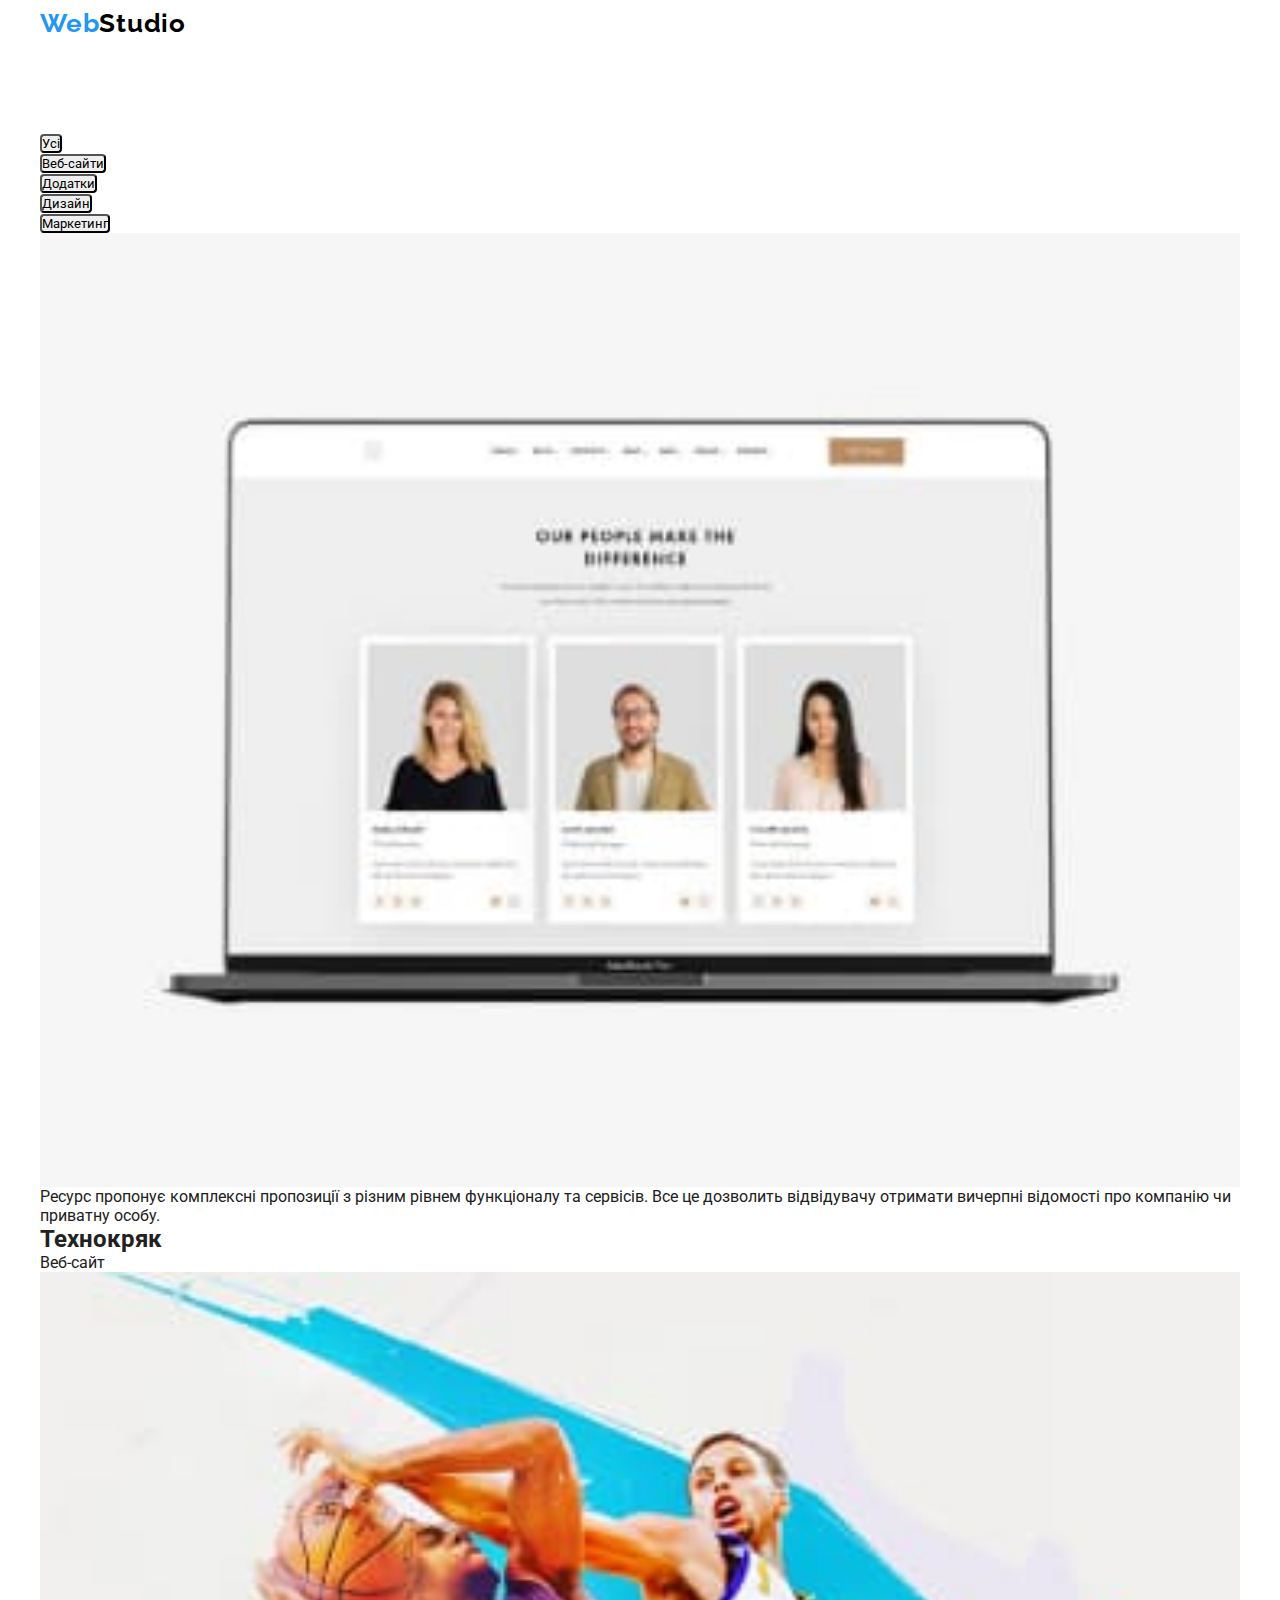
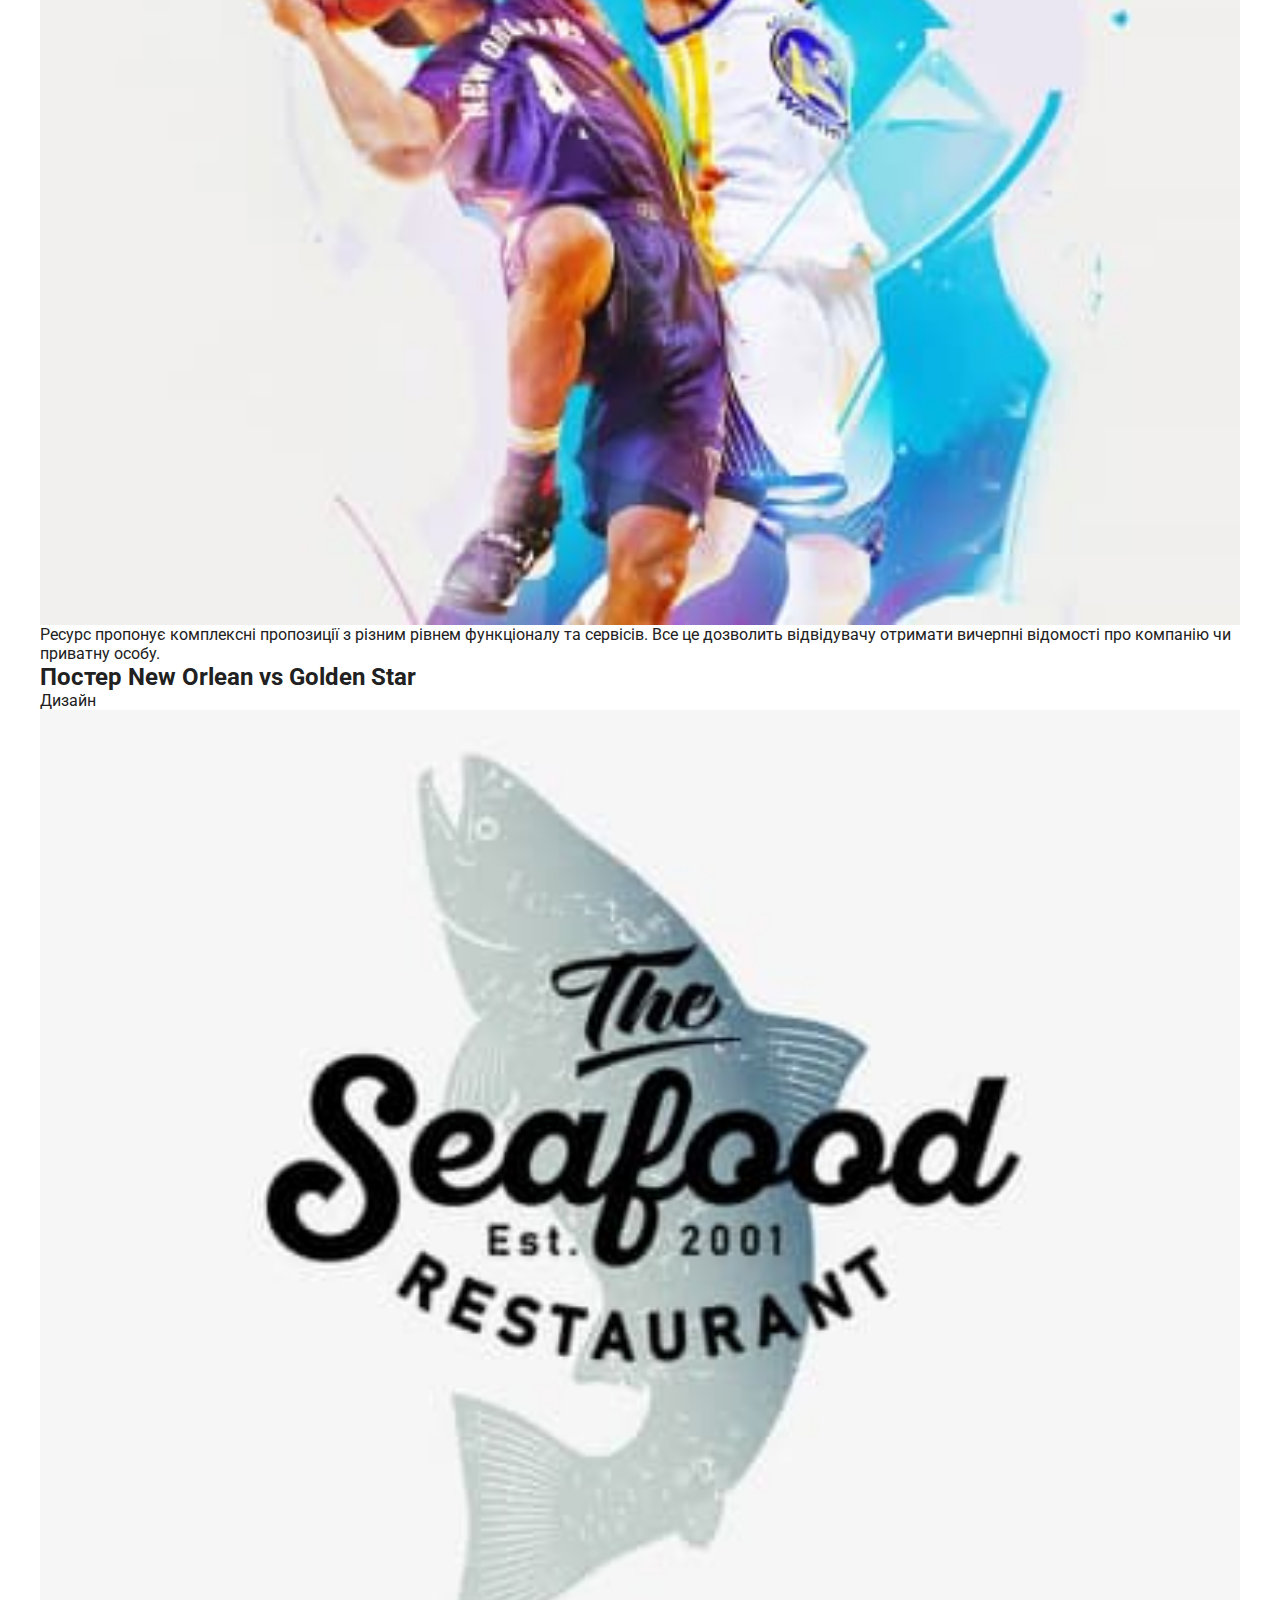
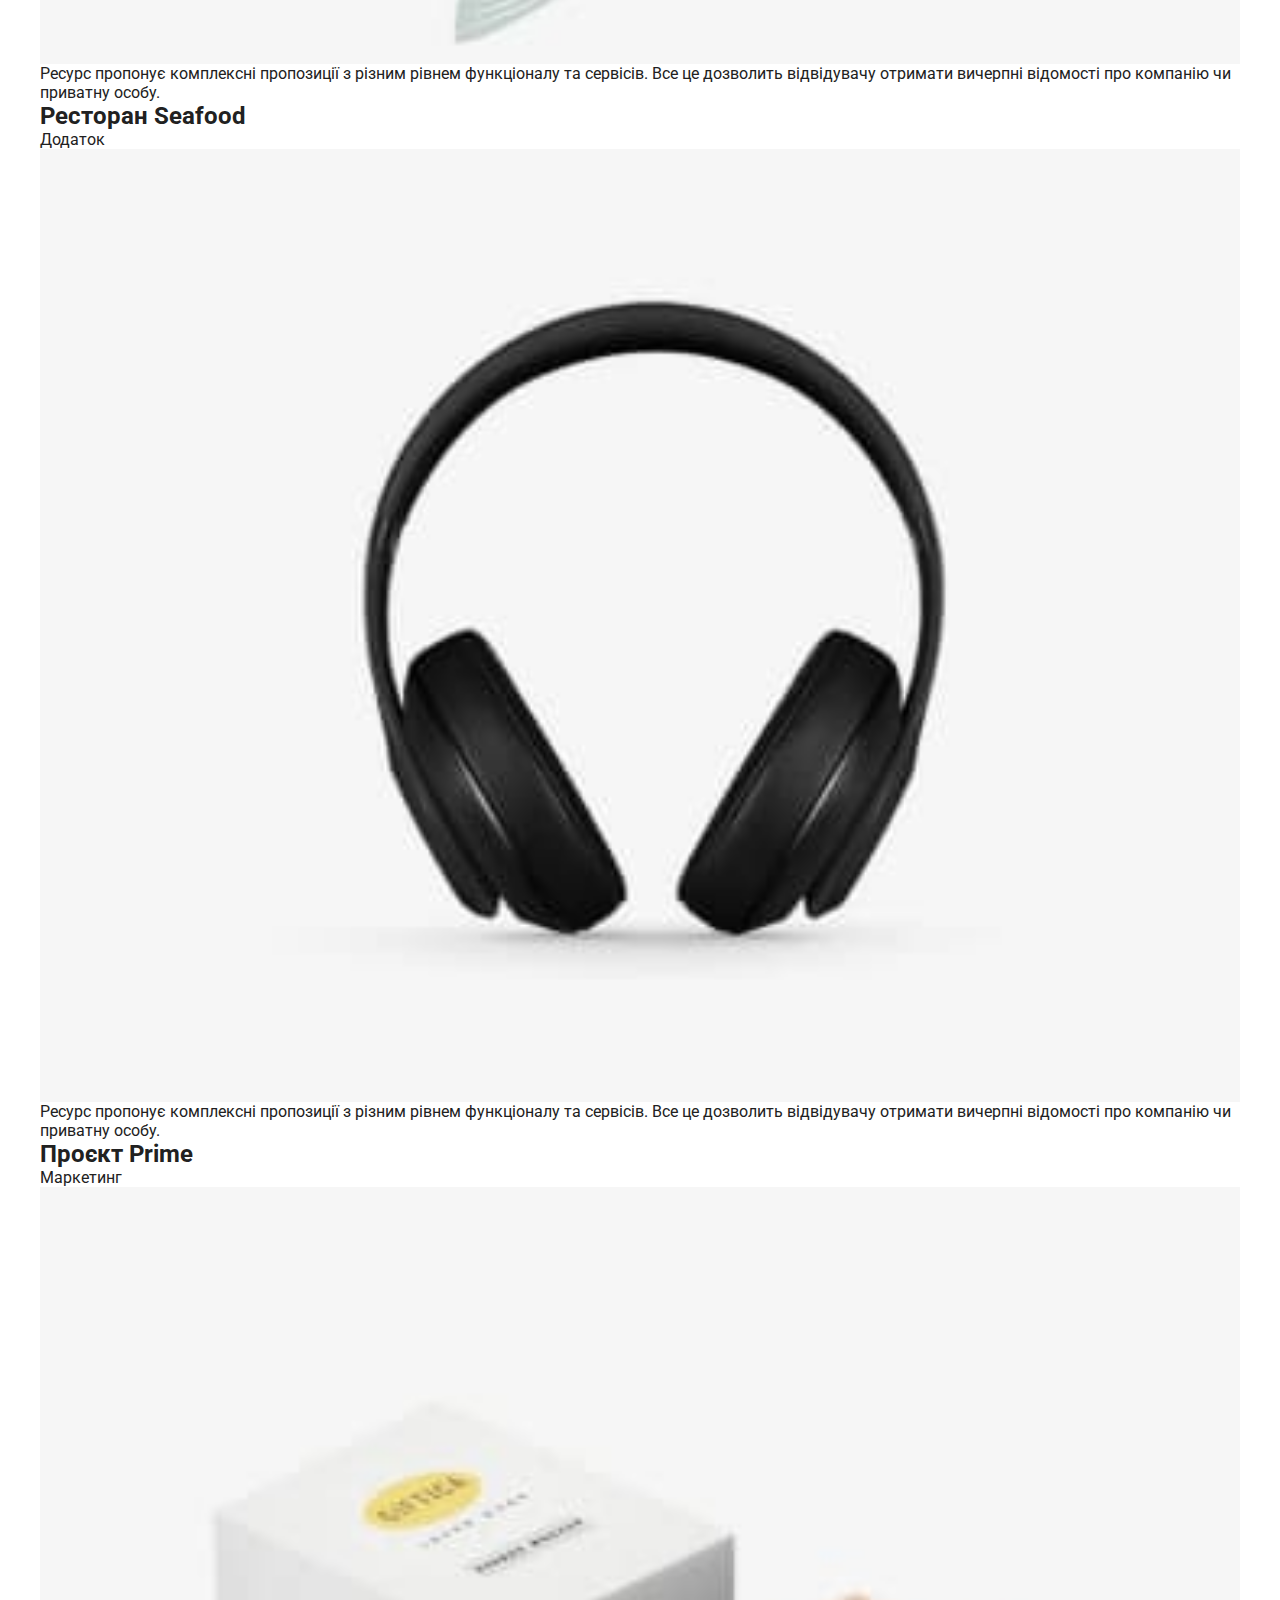
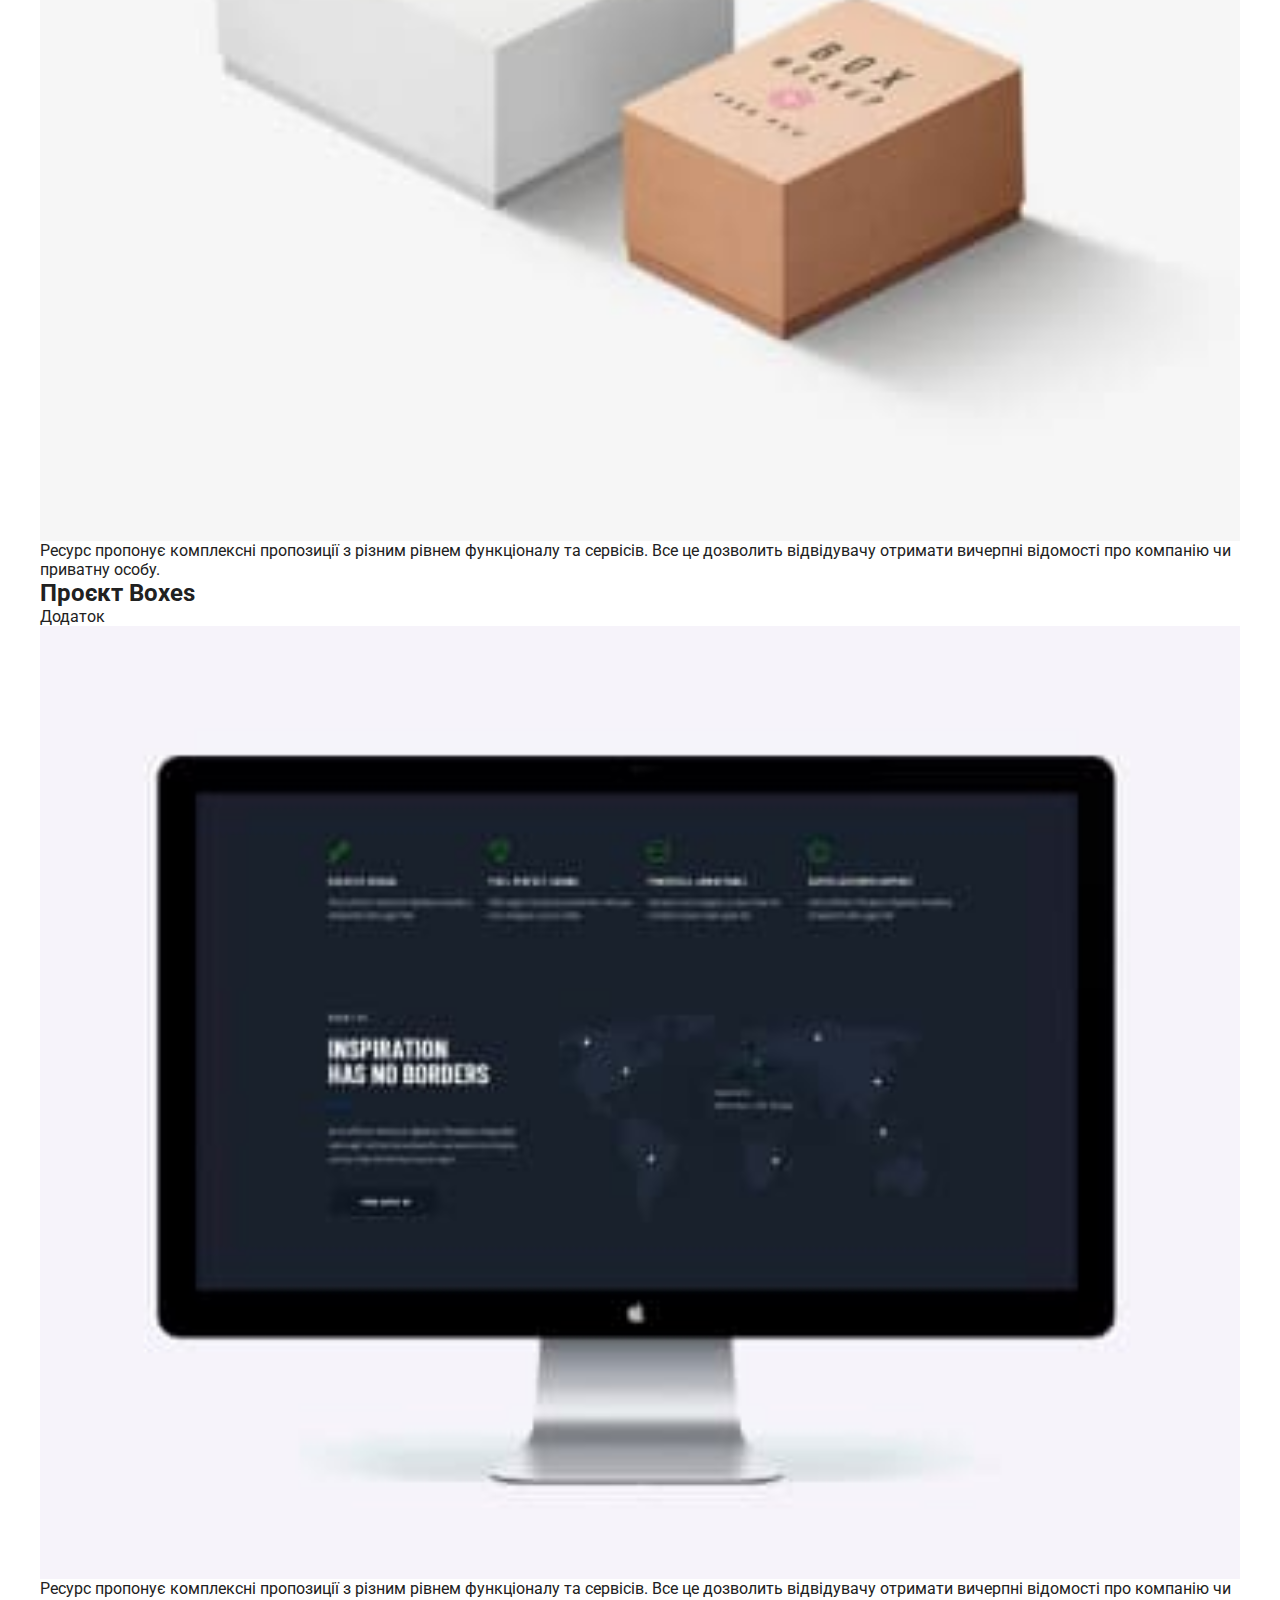
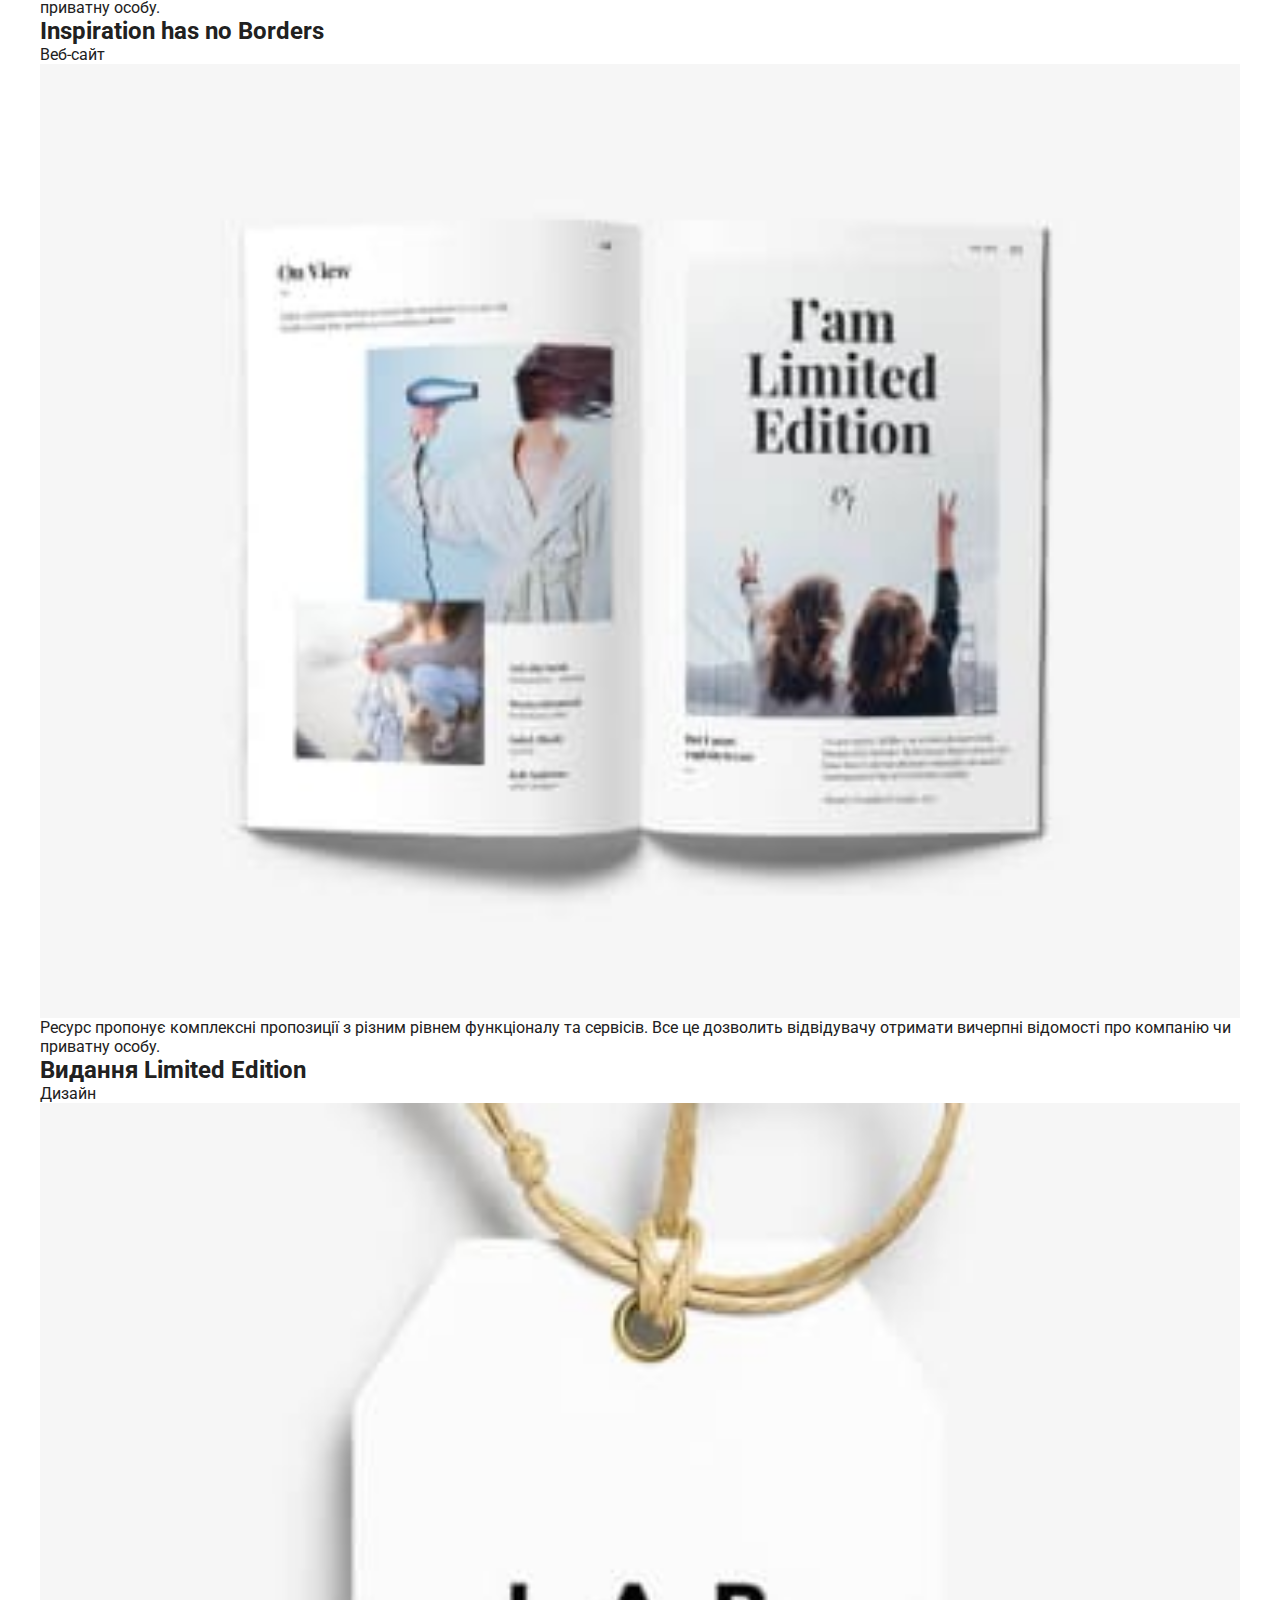
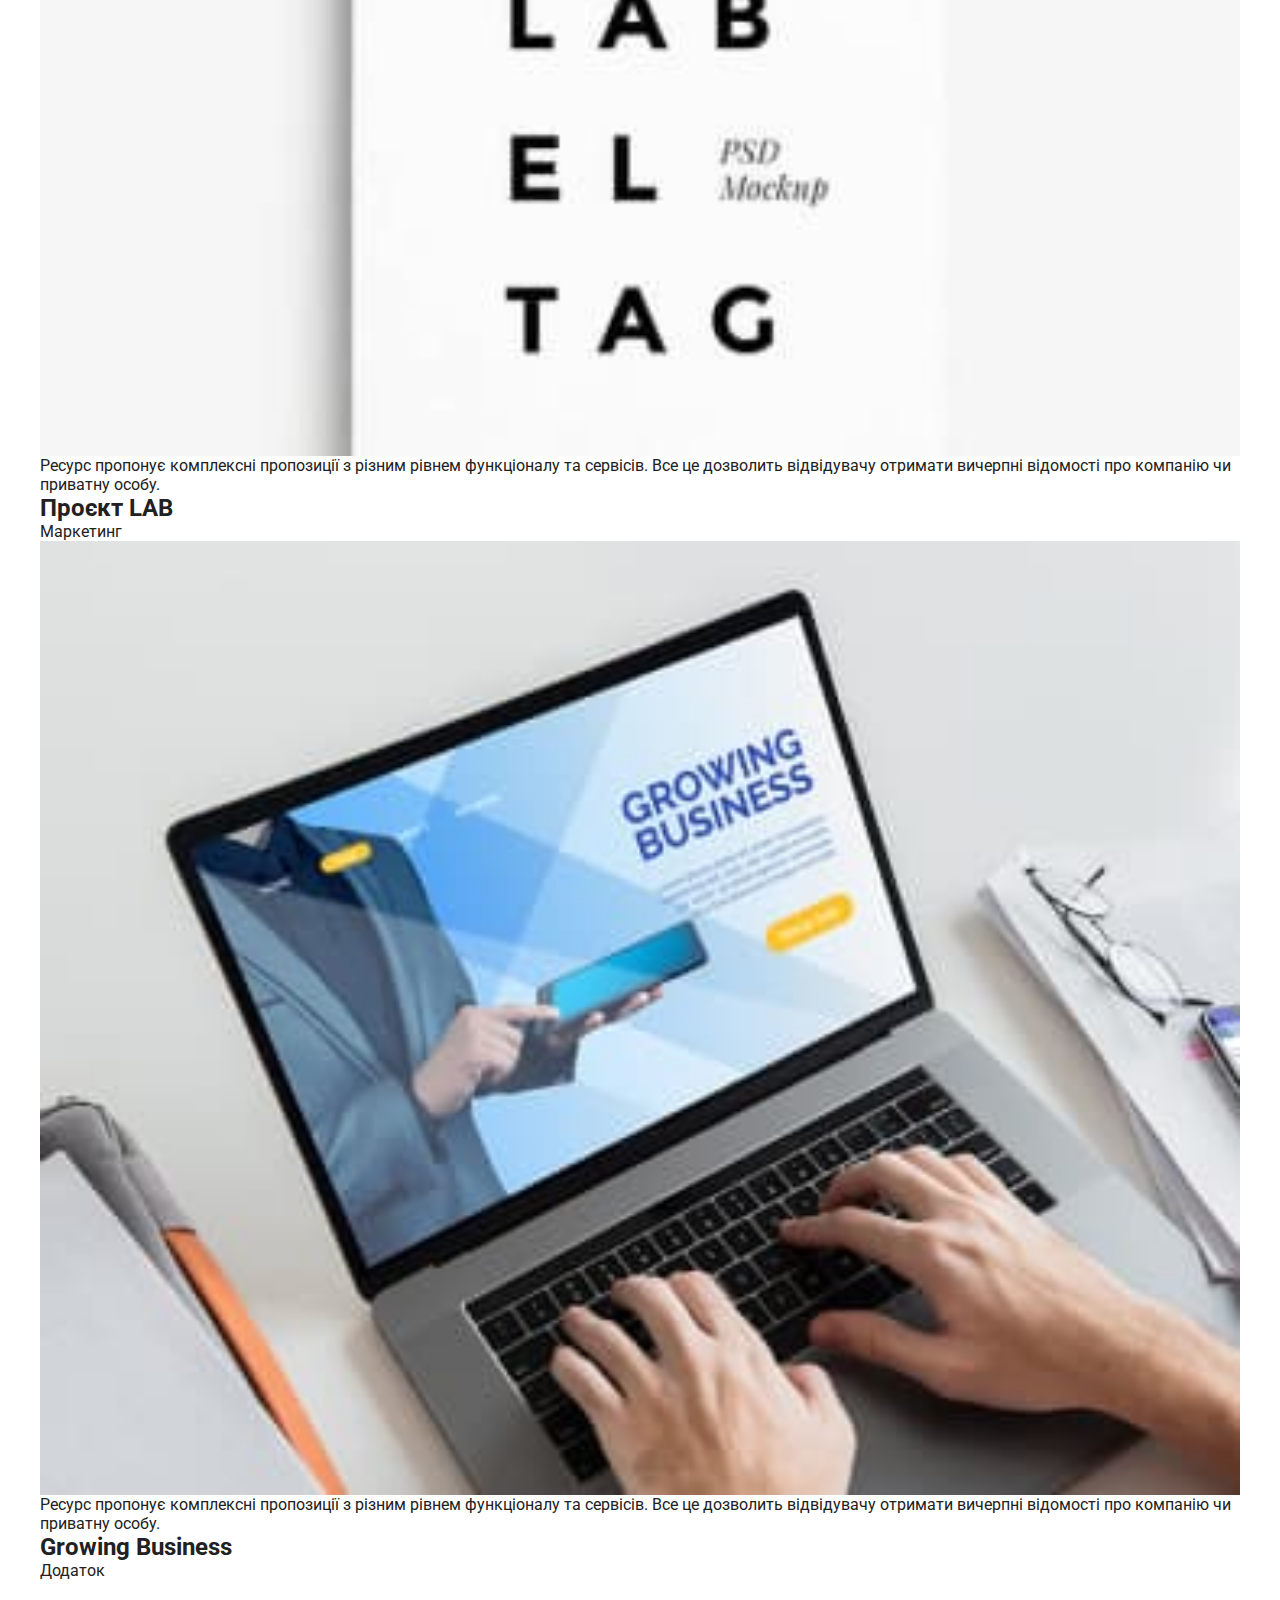
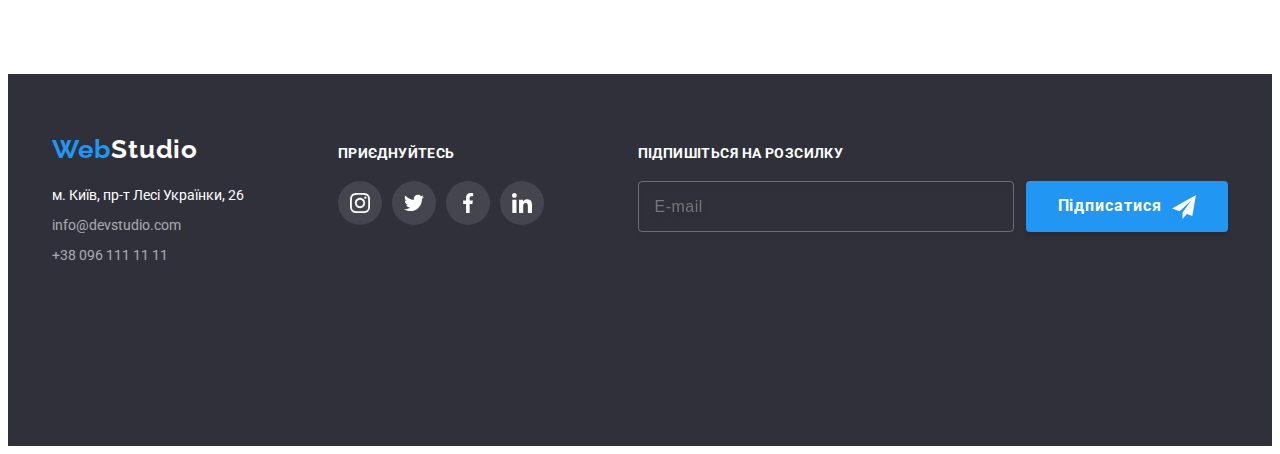
==== portfolio.html @ efea2e48 "main sections of index.html adopted" ====
<!DOCTYPE html>
<html lang="uk">
	<head>
		<meta charset="UTF-8" />
		<meta http-equiv="X-UA-Compatible" content="IE=edge" />
		<meta name="viewport" content="width=device-width, initial-scale=1.0" />
		<link rel="preconnect" href="https://fonts.googleapis.com" />
		<link rel="preconnect" href="https://fonts.gstatic.com" crossorigin />
		<link href="https://fonts.googleapis.com/css2?family=Raleway:wght@700&family=Roboto:wght@400;500;700;900&display=swap" rel="stylesheet" />
		<link
			rel="stylesheet"
			href="https://cdnjs.cloudflare.com/ajax/libs/modern-normalize/1.1.0/modern-normalize.min.css"
			integrity="sha512-wpPYUAdjBVSE4KJnH1VR1HeZfpl1ub8YT/NKx4PuQ5NmX2tKuGu6U/JRp5y+Y8XG2tV+wKQpNHVUX03MfMFn9Q=="
			crossorigin="anonymous"
			referrerpolicy="no-referrer" />
		<link rel="stylesheet" href="./css/portfolio.min.css">
		<title>Document</title>
		<link rel="shortcut icon" href="./images/icons.svg#logo-min" type="image/x-icon">
	</head>
	<body>
		<!-- C: HEADER -->
		<header class="header">
			<div class="container header__container">
				<nav class="nav">
					<a href="./index.html" class="logo nav__logo"> <span class="logo__accent">Web</span>Studio </a>
					<ul class="nav__list">
						<li class="nav__item">
							<a href="./index.html" class="nav__link">Студія</a>
						</li>
						<li class="nav__item">
							<a href="./portfolio.html" class="nav__link nav__link--active">Портфоліо</a>
						</li>
						<li class="nav__item"><a href="" class="nav__link">Контакти</a></li>
					</ul>
				</nav>
				<ul class="contacts">
					<li class="contacts__item">
						<a href="mailto:info@devstudio.com" class="contacts__link">
							<svg class="contacts__icon contacts__icon--left" width="16" height="12">
								<use href="./images/icons.svg#email"></use>
							</svg>
							info@devstudio.com
						</a>
					</li>
					<li class="contacts__item">
						<a href="tel:+380961111111" class="contacts__link">
							<svg class="contacts__icon contacts__icon--left" width="10" height="16">
								<use href="./images/icons.svg#mobile"></use>
							</svg>
							+38 096 111 11 11
						</a>
					</li>
				</ul>
			</div>
		</header>
		<main>
			<!-- C: MAIN -->
			<section class="section">
				<div class="container">
					<h1 class="visually-hidden">Галерея наших робіт</h1>
					<ul class="filters">
						<li>
							<button type="button" class="filters__btn filters__btn--active">Усі</button>
						</li>
						<li>
							<button type="button" class="filters__btn">Веб-сайти</button>
						</li>
						<li>
							<button type="button" class="filters__btn">Додатки</button>
						</li>
						<li>
							<button type="button" class="filters__btn">Дизайн</button>
						</li>
						<li>
							<button type="button" class="filters__btn">Маркетинг</button>
						</li>
					</ul>
					<ul class="grid-three grid-three--flex-wrap">
						<li class="grid-three__item">
							<a href="" class="product">
								<div class="thumb">
									<img src="./images/portfolio-img1.jpg" alt="Ноутбук з відкритим сайтом на ньому" width="370" />
									<div class="thumb__content">
										<p class="thumb__text">
											Ресурс пропонує комплексні пропозиції з різним рівнем функціоналу та сервісів. Все це дозволить відвідувачу отримати вичерпні
											відомості про компанію чи приватну особу.
										</p>
									</div>
								</div>
								<div class="product__content">
									<h2 class="product__title">Технокряк</h2>
									<p class="product__text">Веб-сайт</p>
								</div>
							</a>
						</li>
						<li class="grid-three__item">
							<a href="" class="product">
								<div class="thumb">
									<img src="./images/portfolio-img2.jpg" alt="Два гравці з баскетбольним м'ячем" width="370" />
									<div class="thumb__content">
										<p class="thumb__text">
											Ресурс пропонує комплексні пропозиції з різним рівнем функціоналу та сервісів. Все це дозволить відвідувачу отримати вичерпні
											відомості про компанію чи приватну особу.
										</p>
									</div>
								</div>
								<div class="product__content">
									<h2 class="product__title">Постер New Orlean vs Golden Star</h2>
									<p class="product__text">Дизайн</p>
								</div>
							</a>
						</li>
						<li class="grid-three__item">
							<a href="" class="product">
								<div class="thumb">
									<img src="./images/portfolio-img3.jpg" alt="Логотип ресторану морепродуктів з зображенням риби на фоні" width="370" />
									<div class="thumb__content">
										<p class="thumb__text">
											Ресурс пропонує комплексні пропозиції з різним рівнем функціоналу та сервісів. Все це дозволить відвідувачу отримати вичерпні
											відомості про компанію чи приватну особу.
										</p>
									</div>
								</div>
								<div class="product__content">
									<h2 class="product__title">Ресторан Seafood</h2>
									<p class="product__text">Додаток</p>
								</div>
							</a>
						</li>
						<li class="grid-three__item">
							<a href="" class="product">
								<div class="thumb">
									<img src="./images/portfolio-img4.jpg" alt="Навушники" width="370" />
									<div class="thumb__content">
										<p class="thumb__text">
											Ресурс пропонує комплексні пропозиції з різним рівнем функціоналу та сервісів. Все це дозволить відвідувачу отримати вичерпні
											відомості про компанію чи приватну особу.
										</p>
									</div>
								</div>
								<div class="product__content">
									<h2 class="product__title">Проєкт Prime</h2>
									<p class="product__text">Маркетинг</p>
								</div>
							</a>
						</li>
						<li class="grid-three__item">
							<a href="" class="product">
								<div class="thumb">
									<img src="./images/portfolio-img5.jpg" alt="Дві коробки" width="370" />
									<div class="thumb__content">
										<p class="thumb__text">
											Ресурс пропонує комплексні пропозиції з різним рівнем функціоналу та сервісів. Все це дозволить відвідувачу отримати вичерпні
											відомості про компанію чи приватну особу.
										</p>
									</div>
								</div>
								<div class="product__content">
									<h2 class="product__title">Проєкт Boxes</h2>
									<p class="product__text">Додаток</p>
								</div>
							</a>
						</li>
						<li class="grid-three__item">
							<a href="" class="product">
								<div class="thumb">
									<img src="./images/portfolio-img6.jpg" alt="Комп'ютер з відкритим сайтом" width="370" />
									<div class="thumb__content">
										<p class="thumb__text">
											Ресурс пропонує комплексні пропозиції з різним рівнем функціоналу та сервісів. Все це дозволить відвідувачу отримати вичерпні
											відомості про компанію чи приватну особу.
										</p>
									</div>
								</div>
								<div class="product__content">
									<h2 class="product__title">Inspiration has no Borders</h2>
									<p class="product__text">Веб-сайт</p>
								</div>
							</a>
						</li>
						<li class="grid-three__item">
							<a href="" class="product">
								<div class="thumb">
									<img src="./images/portfolio-img7.jpg" alt="Журнал" width="370" />
									<div class="thumb__content">
										<p class="thumb__text">
											Ресурс пропонує комплексні пропозиції з різним рівнем функціоналу та сервісів. Все це дозволить відвідувачу отримати вичерпні
											відомості про компанію чи приватну особу.
										</p>
									</div>
								</div>
								<div class="product__content">
									<h2 class="product__title">Видання Limited Edition</h2>
									<p class="product__text">Дизайн</p>
								</div>
							</a>
						</li>
						<li class="grid-three__item">
							<a href="" class="product">
								<div class="thumb">
									<img src="./images/portfolio-img8.jpg" alt="Бірка з логотипом бренду" width="370" />
									<div class="thumb__content">
										<p class="thumb__text">
											Ресурс пропонує комплексні пропозиції з різним рівнем функціоналу та сервісів. Все це дозволить відвідувачу отримати вичерпні
											відомості про компанію чи приватну особу.
										</p>
									</div>
								</div>
								<div class="product__content">
									<h2 class="product__title">Проєкт LAB</h2>
									<p class="product__text">Маркетинг</p>
								</div>
							</a>
						</li>
						<li class="grid-three__item">
							<a href="" class="product">
								<div class="thumb">
									<img src="./images/portfolio-img9.jpg" alt="Людина працює за ноутбуком" width="370" />
									<div class="thumb__content">
										<p class="thumb__text">
											Ресурс пропонує комплексні пропозиції з різним рівнем функціоналу та сервісів. Все це дозволить відвідувачу отримати вичерпні
											відомості про компанію чи приватну особу.
										</p>
									</div>
								</div>
								<div class="product__content">
									<h2 class="product__title">Growing Business</h2>
									<p class="product__text">Додаток</p>
								</div>
							</a>
						</li>
					</ul>
				</div>
			</section>
		</main>
		<!-- C: FOOTER -->
			<footer class="footer">
			<div class="container footer__container">
				<div class="footer__wrapper">
					<a href="./index.html" class="logo footer__logo logo--inverse"><span class="logo__accent">Web</span>Studio</a>
					<address>
						<ul class="address">
							<li class="address__item">
								<a href="" class="address__link address__link--light" target="_blank" rel="noopener noreffer nofollow">
									м. Київ, пр-т Лесі Українки, 26
								</a>
							</li>
							<li class="address__item">
								<a href="mailto:info@devstudio.com" class="address__link"> info@devstudio.com </a>
							</li>
							<li class="address__item">
								<a href="tel:+380961111111" class="address__link"> +38 096 111 11 11 </a>
							</li>
						</ul>
					</address>
				</div>
				<div class="footer__wrapper">
					<p class="footer__title">Приєднуйтесь</p>
					<ul class="socials">
						<li class="socials__item">
							<a class="socials__link socials__link--light-bg" href="" aria-label="instagram">
								<svg class="footer__icon" width="20" height="20"><use href="./images/icons.svg#instagram1"></use></svg>
							</a>
						</li>
						<li class="socials__item">
							<a class="socials__link socials__link--light-bg" href="" aria-label="twitter">
								<svg class="footer__icon" width="20" height="20"><use href="./images/icons.svg#twitter2"></use></svg>
							</a>
						</li>
						<li class="socials__item">
							<a class="socials__link socials__link--light-bg" href="" aria-label="facebook">
								<svg class="footer__icon" width="20" height="20"><use href="./images/icons.svg#facebook3"></use></svg>
							</a>
						</li>
						<li class="socials__item">
							<a class="socials__link socials__link--light-bg" href="" aria-label="linkedin">
								<svg class="footer__icon" width="20" height="20"><use href="./images/icons.svg#linkedin4"></use></svg>
							</a>
						</li>
					</ul>
				</div>
				<form class="mail-form footer__wrapper">
					<label class="footer__title" for="email">Підпишіться на розсилку</label>
					<div class="mail-form__wrapper">
						<input class="mail-form__email" type="email" name="email" id="email" placeholder="E-mail" autocomplete="off" />
						<button class="primary-btn mail-form__primaty-btn" type="submit">
							Підписатися
							<svg class="primary-btn__icon primary-btn__icon--append" width="24" height="24">
								<use href="./images/icons.svg#telegram"></use>
							</svg>
						</button>
					</div>
				</form>
			</div>
	</body>
</html>
---- css/portfolio.min.css ----
:root{--main-color: #212121;--inverse-color: #fff;--second-color: #757575;--icon-color: #afb1b8;--accent-color: #2196f3;--button-hover: #188ce8;--light-bg: #fff;--grey-bg: #f5f4fa;--dark-bg: #2f303a;--letter-spacing: 0.03em;--big-letter-spacing: 0.06em;--line-height-auto: 1.2}p,h1,h2,h3{margin-top:0;margin-bottom:0}a{text-decoration:none;color:currentColor}ul{margin-top:0;margin-bottom:0;padding-left:0;list-style:none}button{padding:0;font-family:inherit;cursor:pointer;border-radius:4px}img{display:block;width:100%;height:auto}svg{fill:currentColor}address{font-style:normal}input,label:not([type=checkbox]){display:block}body{font-family:"Roboto",sans-serif;color:var(--main-color);background-color:var(--light-bg)}.container{max-width:1200px;margin:0 auto;padding:0 15px}.section{padding-top:60px;padding-bottom:60px}@media screen and (min-width: 1200px){.section{padding-top:94px;padding-bottom:94px}.section--no-top-padding{padding-top:0}}.section--grey-bg{background-color:var(--grey-bg)}.visually-hidden:not(:focus):not(:active),input[type=checkbox].visually-hidden,input[type=radio].visually-hidden{position:absolute;width:1px;height:1px;margin:-1px;border:0;padding:0;white-space:nowrap;-webkit-clip-path:inset(100%);clip-path:inset(100%);clip:rect(0 0 0 0);overflow:hidden}.thumb{position:relative;overflow:hidden}.footer__title{text-transform:uppercase}.logo{display:block;font-family:"Raleway",sans-serif;font-weight:700;font-size:24px;line-height:1.17;letter-spacing:var(--letter-spacing);color:#000}@media screen and (min-width: 768px){.logo{font-size:26px;line-height:var(--line-height-auto)}}.logo__accent{color:var(--accent-color)}.logo--inverse{color:var(--inverse-color)}.primary-btn{display:flex;justify-content:center;align-items:center;margin:0 auto;padding:10px 32px;min-width:200px;font-weight:700;font-size:16px;letter-spacing:var(--big-letter-spacing);line-height:1.88;color:var(--inverse-color);background-color:var(--accent-color);border-style:none;box-shadow:0px 4px 4px rgba(0,0,0,.15);transition:background-color 250ms cubic-bezier(0.4, 0, 0.2, 1)}.primary-btn:hover,.primary-btn:focus{background-color:var(--button-hover)}.socials{display:flex;justify-content:center;align-items:center;gap:10px}.socials__item{height:44px;width:44px}.socials__link{display:flex;justify-content:center;align-items:center;width:100%;height:100%;color:var(--icon-color);background-color:rgba(0,0,0,0);border-radius:50%;transition:background-color 250ms cubic-bezier(0.4, 0, 0.2, 1),color 250ms cubic-bezier(0.4, 0, 0.2, 1)}.socials__link--light-bg{background-color:rgba(255,255,255,.1);color:var(--inverse-color)}.socials__link:hover,.socials__link:focus{background-color:var(--button-hover);color:var(--inverse-color)}.nav__list,.contacts{display:none}.nav{display:flex;justify-content:space-between}.footer{padding-top:60px;padding-bottom:60px;background-color:var(--dark-bg)}.footer__container{margin:0 auto;margin-bottom:60px}@media screen and (min-width: 1200px){.footer__container{display:flex;align-items:baseline;gap:70px;max-width:1200px}}.footer__wrapper{margin:0 auto;margin-bottom:60px}.footer__logo{margin-bottom:20px}@media screen and (max-width: 1199px){.footer__logo{display:flex;justify-content:center;align-items:center}}.footer__title{margin-bottom:20px;font-weight:700;font-size:14px;line-height:var(--line-height-auto);letter-spacing:var(--letter-spacing);color:var(--inverse-color)}@media screen and (max-width: 1199px){.footer__title{text-align:center}}.address{display:grid;justify-content:center;gap:9px}@media screen and (max-width: 1199px){.address__item{display:flex;justify-content:center;align-items:center}}.address__link{display:block;font-size:14px;line-height:1.5;color:rgba(255,255,255,.6);transition:color 250ms cubic-bezier(0.4, 0, 0.2, 1)}.address__link:hover,.address__link:focus{color:var(--accent-color)}.address__link--light{color:var(--inverse-color)}@media screen and (min-width: 1200px){.mail-form{margin-left:auto}}@media screen and (min-width: 1200px){.mail-form__wrapper{display:flex}}.primary-btn__icon--append{margin-left:10px}.mail-form__email{display:block;padding:14px 0 14px 16px;margin:0 auto;margin-bottom:20px;width:100%;font-size:16px;line-height:1.25;letter-spacing:var(--letter-spacing);color:rgba(255,255,255,.6);background-color:rgba(0,0,0,0);border:1px solid rgba(255,255,255,.3);border-radius:4px;filter:drop-shadow(0px 4px 4px rgba(0, 0, 0, 0.15));transition:outline 250ms cubic-bezier(0.4, 0, 0.2, 1)}.mail-form__email:focus{outline:1px solid var(--accent-color)}.mail-form__email::-moz-placeholder{-moz-transition:color 250ms cubic-bezier(0.4, 0, 0.2, 1);transition:color 250ms cubic-bezier(0.4, 0, 0.2, 1)}.mail-form__email:-ms-input-placeholder{-ms-transition:color 250ms cubic-bezier(0.4, 0, 0.2, 1);transition:color 250ms cubic-bezier(0.4, 0, 0.2, 1)}.mail-form__email::placeholder{transition:color 250ms cubic-bezier(0.4, 0, 0.2, 1)}.mail-form__email:focus::-moz-placeholder{color:var(--accent-color)}.mail-form__email:focus:-ms-input-placeholder{color:var(--accent-color)}.mail-form__email:focus::placeholder{color:var(--accent-color)}@media screen and (min-width: 480px){.mail-form__email{width:450px}}@media screen and (min-width: 1200px){.mail-form__email{margin-right:12px;margin-bottom:0;width:358px}}/*# sourceMappingURL=portfolio.min.css.map */
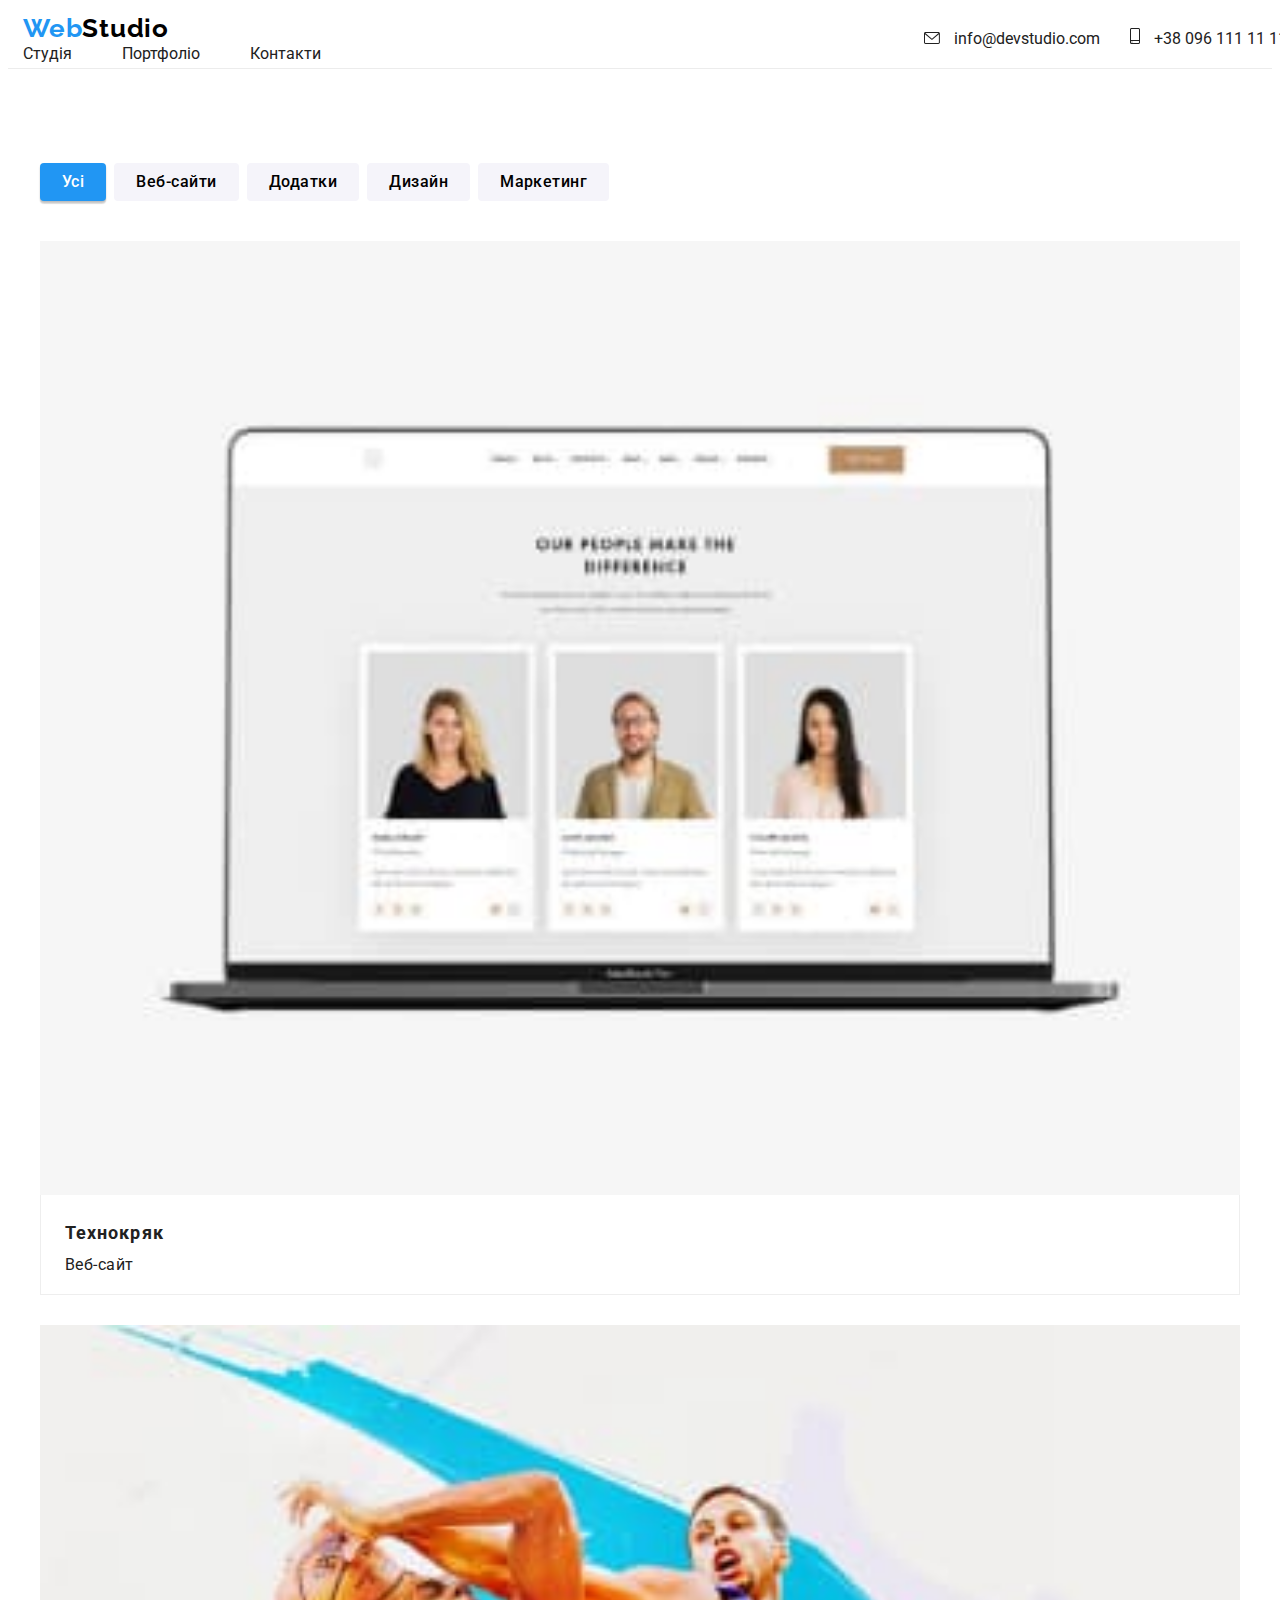
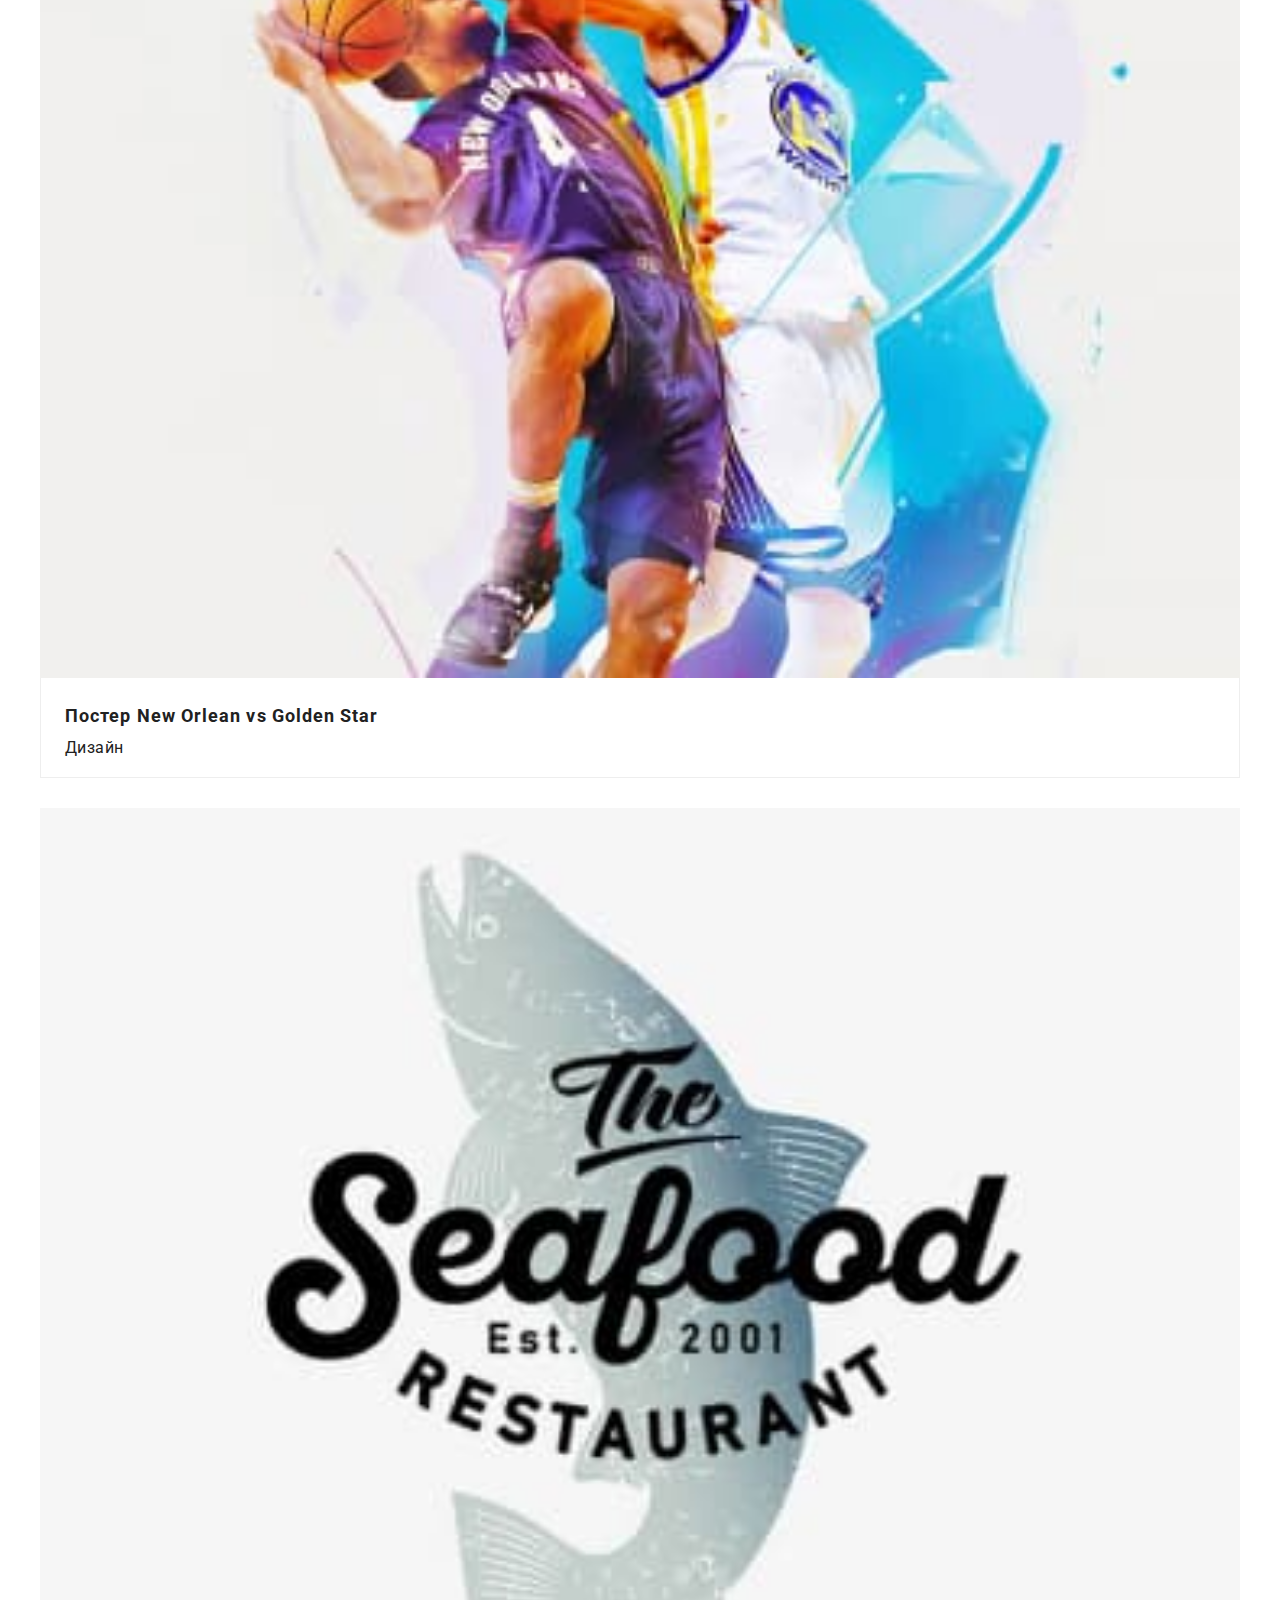
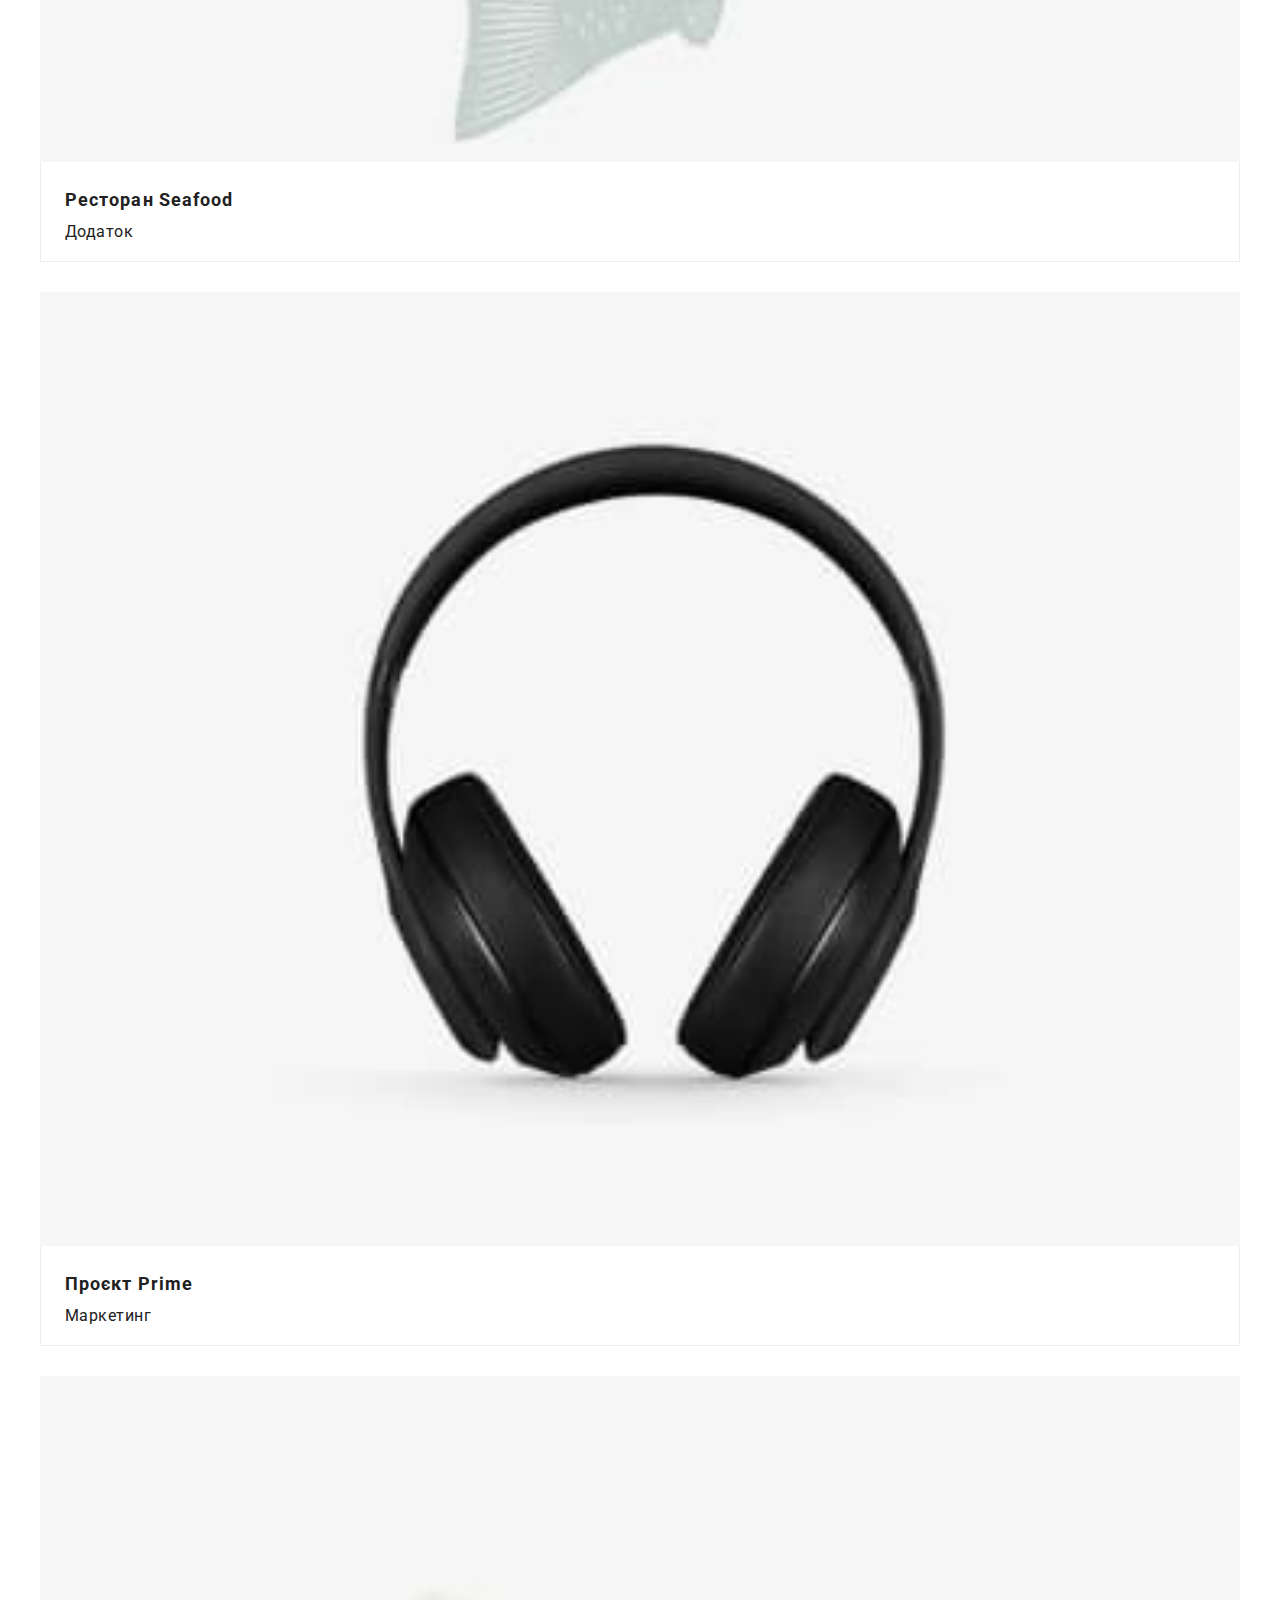
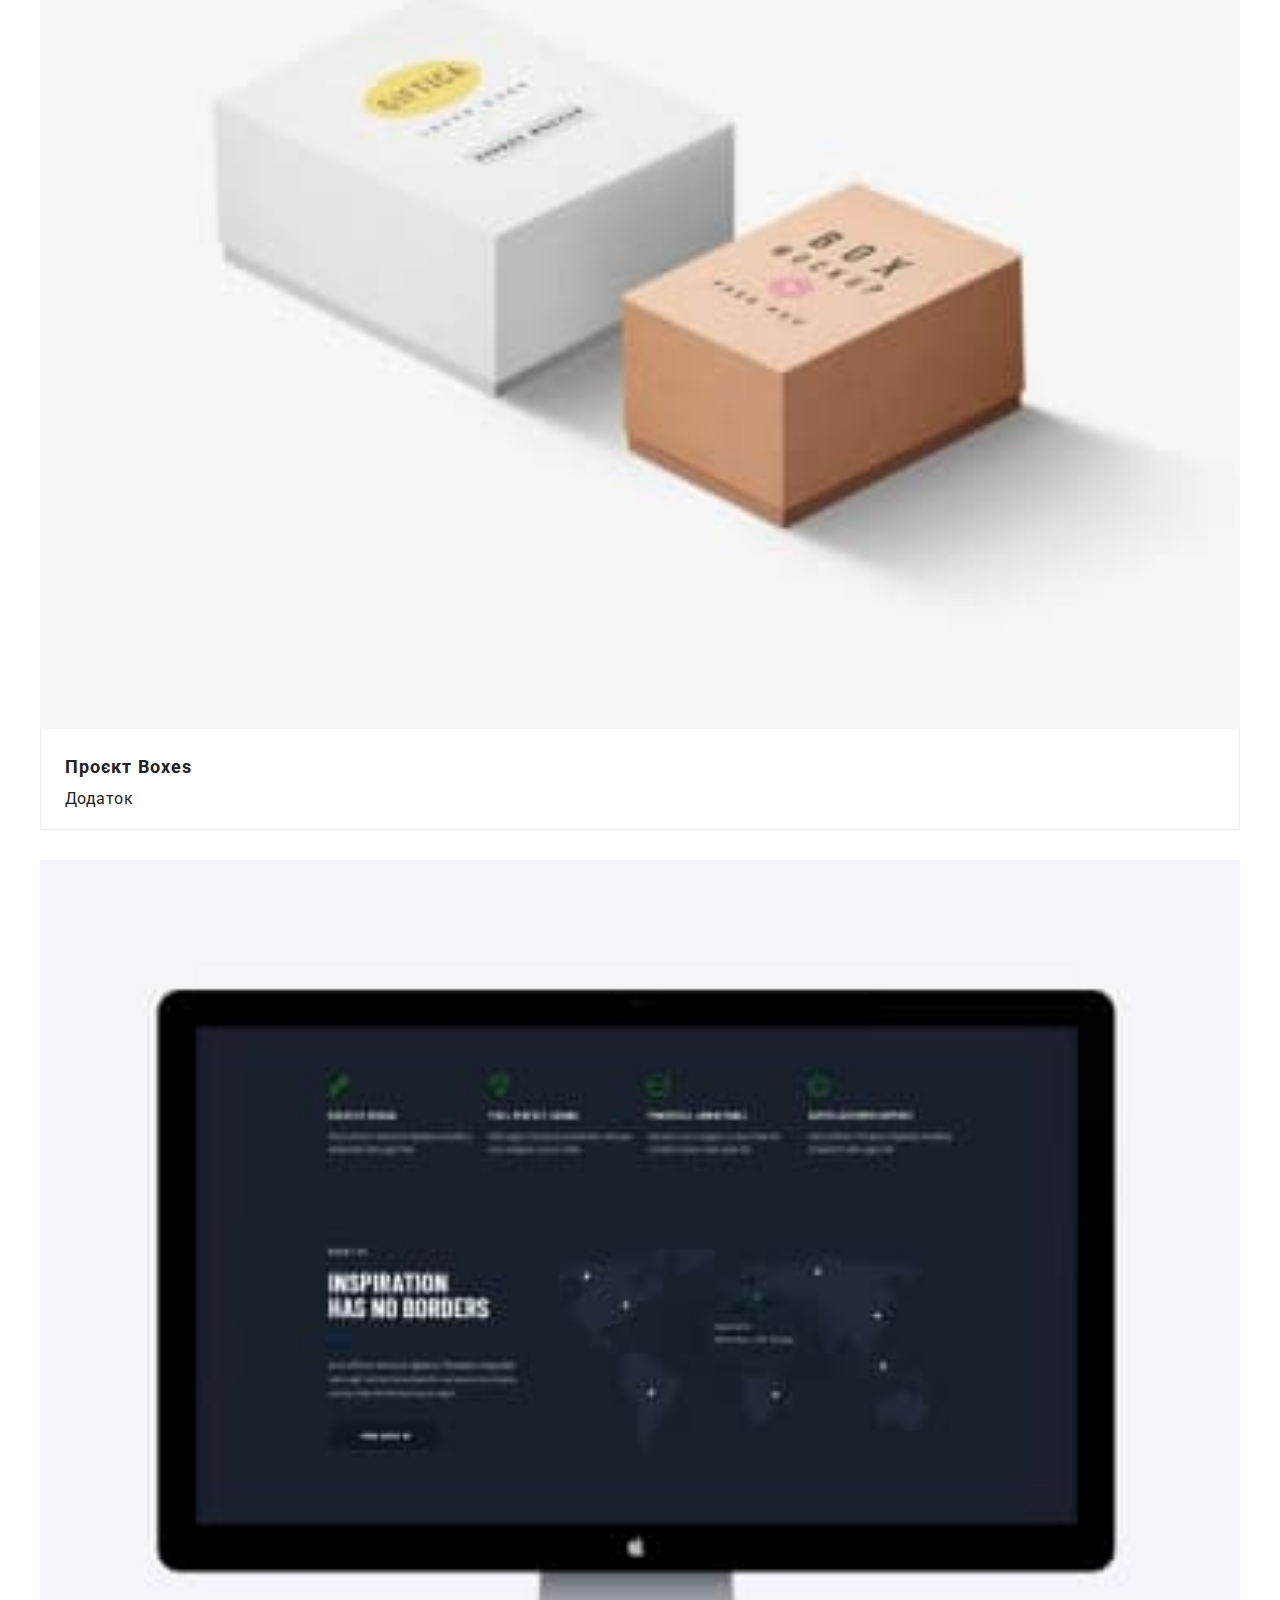
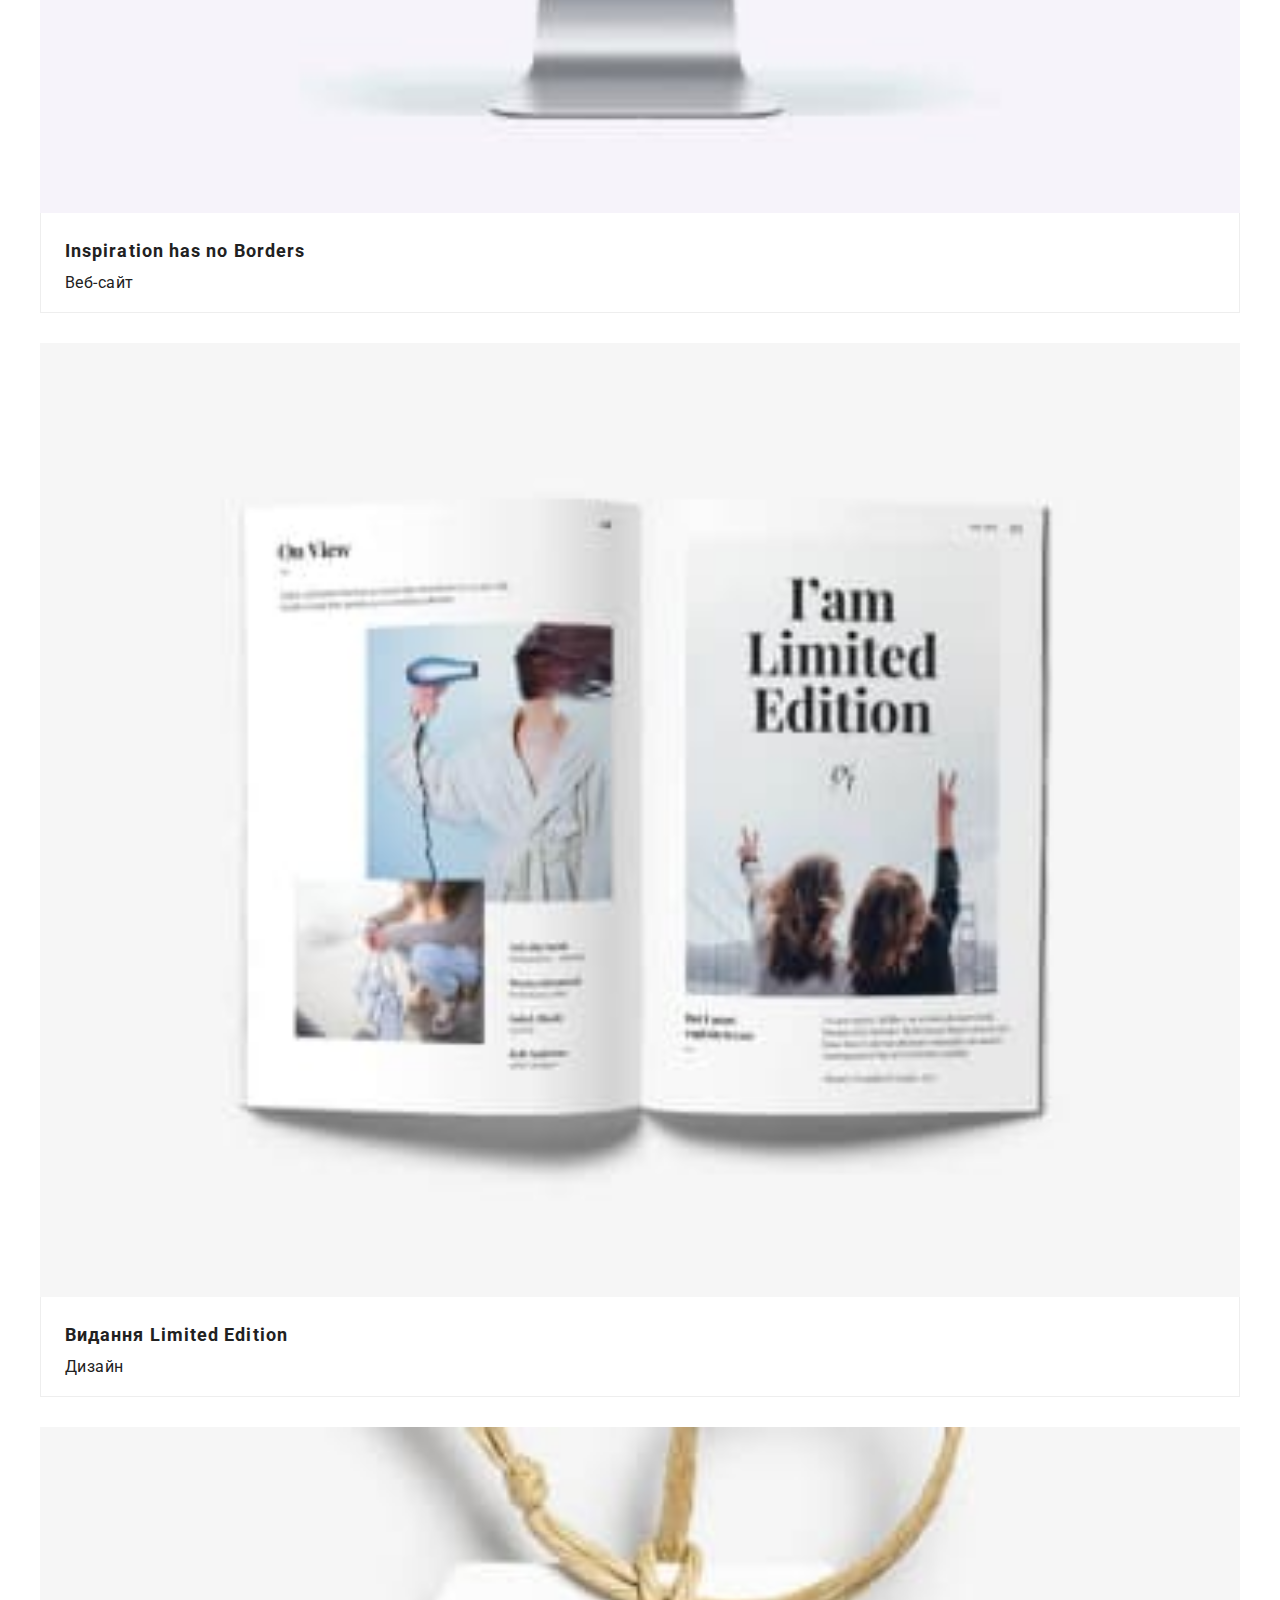
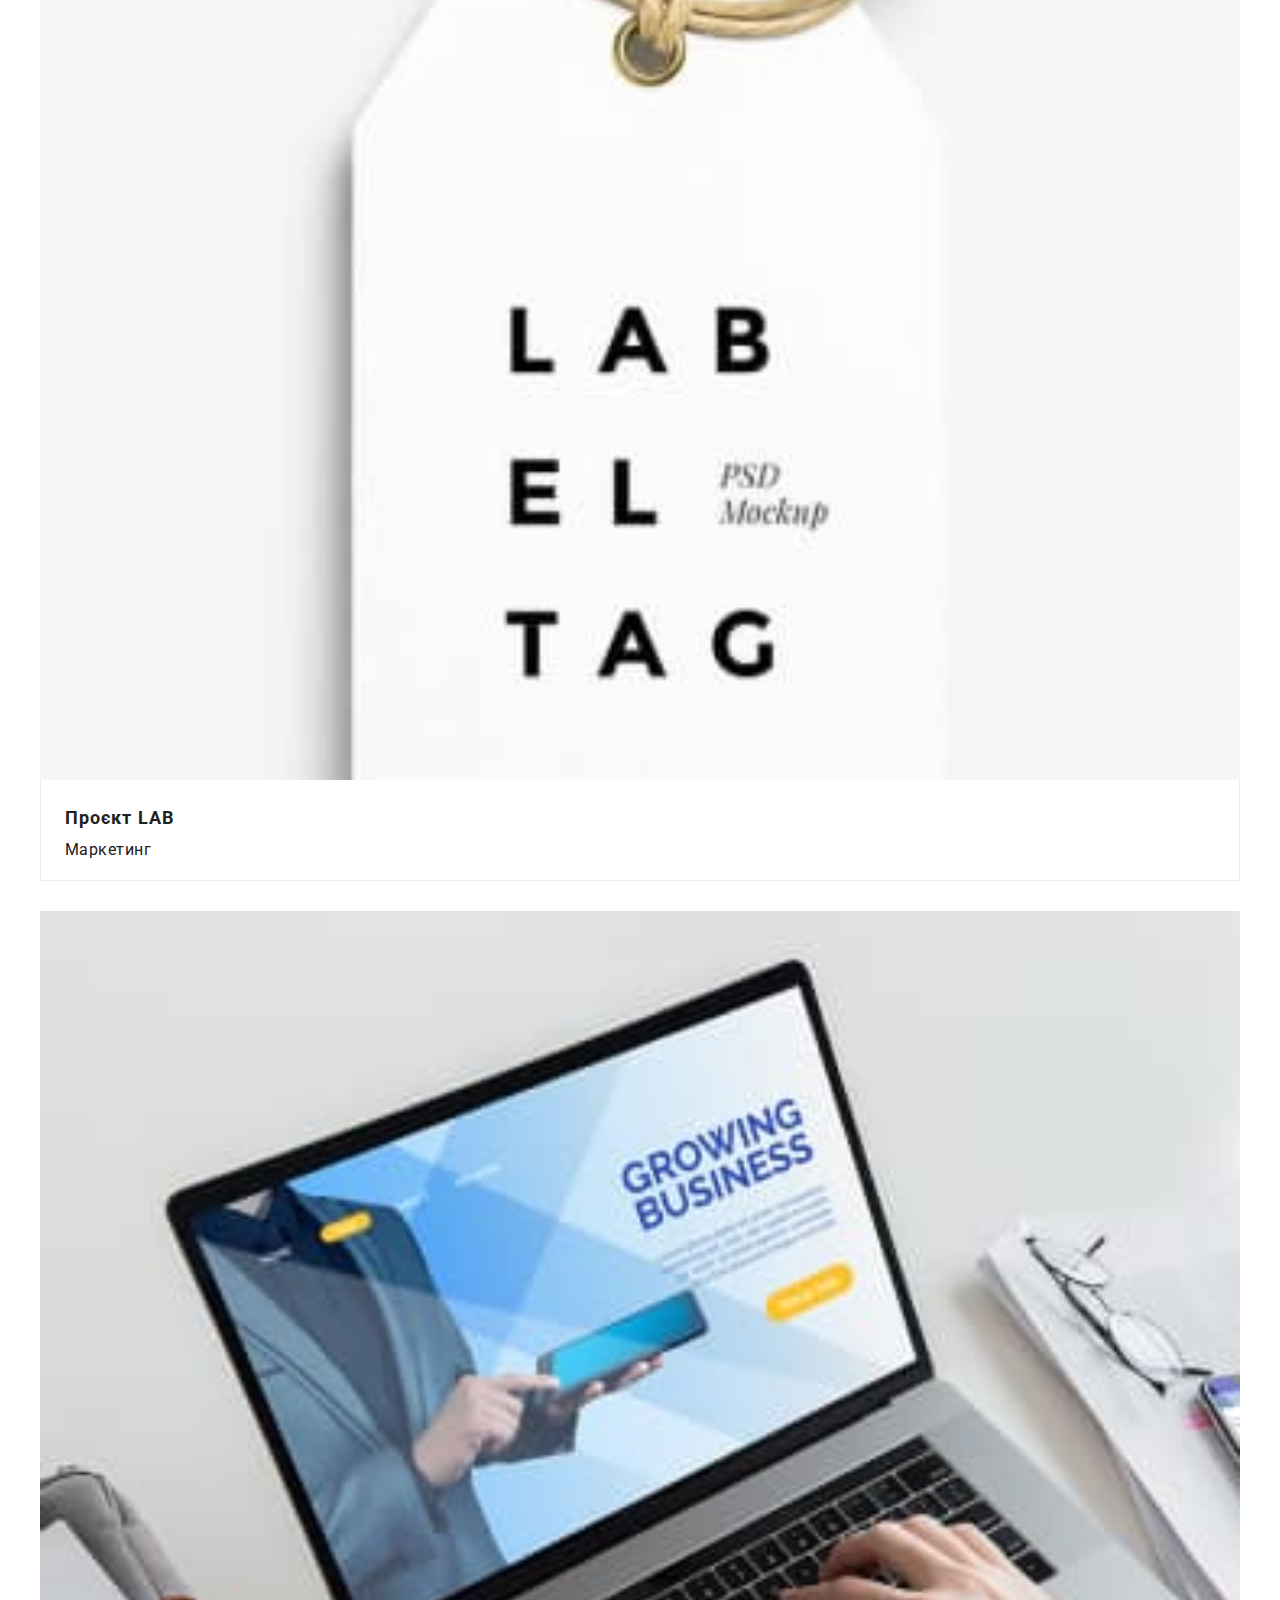
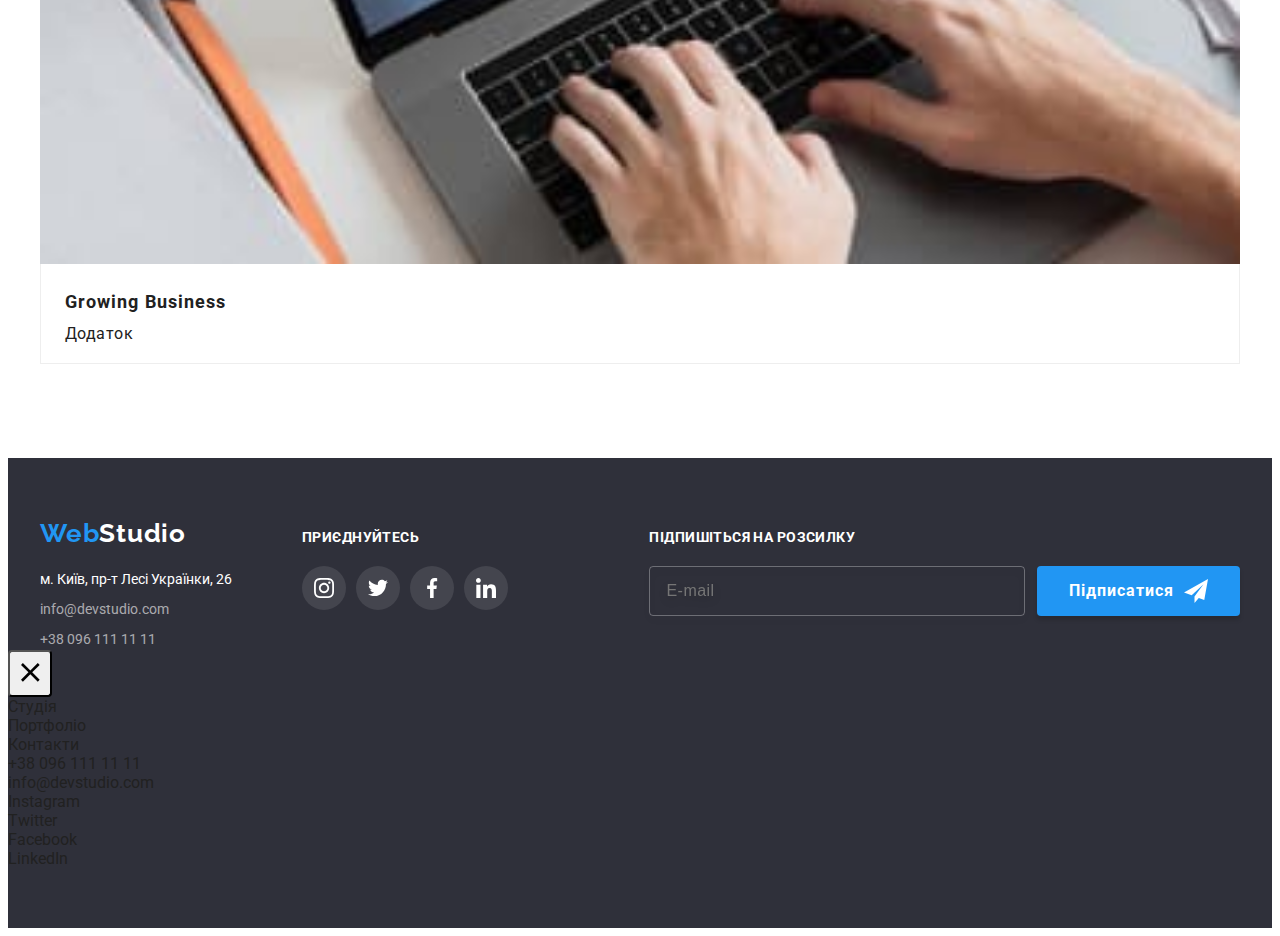
==== commit d9716e88: "internet appeared:) mob-done, other- in process, images also." ====
--- a/portfolio.html
+++ b/portfolio.html
@@ -22,13 +22,13 @@
 		<header class="header">
 			<div class="container header__container">
 				<nav class="nav">
-					<a href="./index.html" class="logo nav__logo"> <span class="logo__accent">Web</span>Studio </a>
+					<a href="./index.html" class="logo nav__logo"> <span class="logo__accent">Web</span>Studio</a>
 					<ul class="nav__list">
 						<li class="nav__item">
-							<a href="./index.html" class="nav__link">Студія</a>
+							<a href="./index.html" class="nav__link nav__link--active">Студія</a>
 						</li>
 						<li class="nav__item">
-							<a href="./portfolio.html" class="nav__link nav__link--active">Портфоліо</a>
+							<a href="./portfolio.html" class="nav__link">Портфоліо</a>
 						</li>
 						<li class="nav__item"><a href="" class="nav__link">Контакти</a></li>
 					</ul>
@@ -51,6 +51,13 @@
 						</a>
 					</li>
 				</ul>
+				<!-- C: BURGER MENU BTN-->
+				<button type="button" class="menu-btn" data-open-menu>
+					<svg class="header__icon icon" width="40" height="40" aria-label="Перемикач мобільного меню">
+						<use href="./images/icons.svg#menu-burger" class="menu-burger"></use>
+					</svg>
+				</button>
+				
 			</div>
 		</header>
 		<main>
@@ -292,5 +299,42 @@
 					</div>
 				</form>
 			</div>
+
+			<!-- C: BURGER MENU -->
+<div class="menu is-hidden" data-menu>
+					<button type="button" class="menu__btn-close" data-close-menu>
+						<svg width="40" height="40">
+							<use href="./images/icons.svg#menu-close"></use>
+						</svg>
+					</button>
+					<nav class="menu-nav">
+						<ul class="menu-nav__list">
+							<li class="menu-nav__item">
+								<a href="./index.html" class="menu-nav__link">Студія</a>
+							</li>
+							<li class="menu-nav__item">
+								<a href="./portfolio.html" class="menu-nav__link  menu-nav__link--active">Портфоліо</a>
+							</li>
+							<li class="menu-nav__item"><a href="" class="menu-nav__link">Контакти</a></li>
+						</ul>
+					</nav>
+					<div class="menu__all-contacts">
+						<ul class="menu-contacts">
+							<li class="menu-contacts__item">
+								<a href="tel:+380961111111" class="menu-contacts__tel"> +38 096 111 11 11 </a>
+							</li>
+							<li class="menu-contacts__item">
+								<a href="mailto:info@devstudio.com" class="menu-contacts__email"> info@devstudio.com </a>
+							</li>
+						</ul>
+						<ul class="menu-socials">
+							<li class="menu-socials__item"><a href="" class="menu-socials__link">Instagram</a></li>
+							<li class="menu-socials__item"><a href="" class="menu-socials__link">Twitter</a></li>
+							<li class="menu-socials__item"><a href="" class="menu-socials__link">Facebook</a></li>
+							<li class="menu-socials__item"><a href="" class="menu-socials__link">LinkedIn</a></li>
+						</ul>
+					</div>
+				</div>			
+		<script src="js/menu.js" type="module"></script>
 	</body>
 </html>
--- a/css/portfolio.min.css
+++ b/css/portfolio.min.css
@@ -1 +1 @@
-:root{--main-color: #212121;--inverse-color: #fff;--second-color: #757575;--icon-color: #afb1b8;--accent-color: #2196f3;--button-hover: #188ce8;--light-bg: #fff;--grey-bg: #f5f4fa;--dark-bg: #2f303a;--letter-spacing: 0.03em;--big-letter-spacing: 0.06em;--line-height-auto: 1.2}p,h1,h2,h3{margin-top:0;margin-bottom:0}a{text-decoration:none;color:currentColor}ul{margin-top:0;margin-bottom:0;padding-left:0;list-style:none}button{padding:0;font-family:inherit;cursor:pointer;border-radius:4px}img{display:block;width:100%;height:auto}svg{fill:currentColor}address{font-style:normal}input,label:not([type=checkbox]){display:block}body{font-family:"Roboto",sans-serif;color:var(--main-color);background-color:var(--light-bg)}.container{max-width:1200px;margin:0 auto;padding:0 15px}.section{padding-top:60px;padding-bottom:60px}@media screen and (min-width: 1200px){.section{padding-top:94px;padding-bottom:94px}.section--no-top-padding{padding-top:0}}.section--grey-bg{background-color:var(--grey-bg)}.visually-hidden:not(:focus):not(:active),input[type=checkbox].visually-hidden,input[type=radio].visually-hidden{position:absolute;width:1px;height:1px;margin:-1px;border:0;padding:0;white-space:nowrap;-webkit-clip-path:inset(100%);clip-path:inset(100%);clip:rect(0 0 0 0);overflow:hidden}.thumb{position:relative;overflow:hidden}.footer__title{text-transform:uppercase}.logo{display:block;font-family:"Raleway",sans-serif;font-weight:700;font-size:24px;line-height:1.17;letter-spacing:var(--letter-spacing);color:#000}@media screen and (min-width: 768px){.logo{font-size:26px;line-height:var(--line-height-auto)}}.logo__accent{color:var(--accent-color)}.logo--inverse{color:var(--inverse-color)}.primary-btn{display:flex;justify-content:center;align-items:center;margin:0 auto;padding:10px 32px;min-width:200px;font-weight:700;font-size:16px;letter-spacing:var(--big-letter-spacing);line-height:1.88;color:var(--inverse-color);background-color:var(--accent-color);border-style:none;box-shadow:0px 4px 4px rgba(0,0,0,.15);transition:background-color 250ms cubic-bezier(0.4, 0, 0.2, 1)}.primary-btn:hover,.primary-btn:focus{background-color:var(--button-hover)}.socials{display:flex;justify-content:center;align-items:center;gap:10px}.socials__item{height:44px;width:44px}.socials__link{display:flex;justify-content:center;align-items:center;width:100%;height:100%;color:var(--icon-color);background-color:rgba(0,0,0,0);border-radius:50%;transition:background-color 250ms cubic-bezier(0.4, 0, 0.2, 1),color 250ms cubic-bezier(0.4, 0, 0.2, 1)}.socials__link--light-bg{background-color:rgba(255,255,255,.1);color:var(--inverse-color)}.socials__link:hover,.socials__link:focus{background-color:var(--button-hover);color:var(--inverse-color)}.nav__list,.contacts{display:none}.nav{display:flex;justify-content:space-between}.footer{padding-top:60px;padding-bottom:60px;background-color:var(--dark-bg)}.footer__container{margin:0 auto;margin-bottom:60px}@media screen and (min-width: 1200px){.footer__container{display:flex;align-items:baseline;gap:70px;max-width:1200px}}.footer__wrapper{margin:0 auto;margin-bottom:60px}.footer__logo{margin-bottom:20px}@media screen and (max-width: 1199px){.footer__logo{display:flex;justify-content:center;align-items:center}}.footer__title{margin-bottom:20px;font-weight:700;font-size:14px;line-height:var(--line-height-auto);letter-spacing:var(--letter-spacing);color:var(--inverse-color)}@media screen and (max-width: 1199px){.footer__title{text-align:center}}.address{display:grid;justify-content:center;gap:9px}@media screen and (max-width: 1199px){.address__item{display:flex;justify-content:center;align-items:center}}.address__link{display:block;font-size:14px;line-height:1.5;color:rgba(255,255,255,.6);transition:color 250ms cubic-bezier(0.4, 0, 0.2, 1)}.address__link:hover,.address__link:focus{color:var(--accent-color)}.address__link--light{color:var(--inverse-color)}@media screen and (min-width: 1200px){.mail-form{margin-left:auto}}@media screen and (min-width: 1200px){.mail-form__wrapper{display:flex}}.primary-btn__icon--append{margin-left:10px}.mail-form__email{display:block;padding:14px 0 14px 16px;margin:0 auto;margin-bottom:20px;width:100%;font-size:16px;line-height:1.25;letter-spacing:var(--letter-spacing);color:rgba(255,255,255,.6);background-color:rgba(0,0,0,0);border:1px solid rgba(255,255,255,.3);border-radius:4px;filter:drop-shadow(0px 4px 4px rgba(0, 0, 0, 0.15));transition:outline 250ms cubic-bezier(0.4, 0, 0.2, 1)}.mail-form__email:focus{outline:1px solid var(--accent-color)}.mail-form__email::-moz-placeholder{-moz-transition:color 250ms cubic-bezier(0.4, 0, 0.2, 1);transition:color 250ms cubic-bezier(0.4, 0, 0.2, 1)}.mail-form__email:-ms-input-placeholder{-ms-transition:color 250ms cubic-bezier(0.4, 0, 0.2, 1);transition:color 250ms cubic-bezier(0.4, 0, 0.2, 1)}.mail-form__email::placeholder{transition:color 250ms cubic-bezier(0.4, 0, 0.2, 1)}.mail-form__email:focus::-moz-placeholder{color:var(--accent-color)}.mail-form__email:focus:-ms-input-placeholder{color:var(--accent-color)}.mail-form__email:focus::placeholder{color:var(--accent-color)}@media screen and (min-width: 480px){.mail-form__email{width:450px}}@media screen and (min-width: 1200px){.mail-form__email{margin-right:12px;margin-bottom:0;width:358px}}/*# sourceMappingURL=portfolio.min.css.map */+:root{--main-color: #212121;--inverse-color: #fff;--second-color: #757575;--icon-color: #afb1b8;--accent-color: #2196f3;--button-hover: #188ce8;--light-bg: #fff;--grey-bg: #f5f4fa;--dark-bg: #2f303a;--letter-spacing: 0.03em;--big-letter-spacing: 0.06em;--line-height-auto: 1.2}p,h1,h2,h3{margin-top:0;margin-bottom:0}a{text-decoration:none;color:currentColor}ul{margin-top:0;margin-bottom:0;padding-left:0;list-style:none}button{padding:0;font-family:inherit;cursor:pointer;border-radius:4px}img{display:block;width:100%;height:auto}svg{fill:currentColor}address{font-style:normal}input,label:not([type=checkbox]){display:block}body{font-family:"Roboto",sans-serif;color:var(--main-color);background-color:var(--light-bg)}body.modal-open{overflow:hidden}.container{width:100%;margin:0 auto;padding:0 15px}@media screen and (min-width: 480px){.container{width:480px}}@media screen and (min-width: 768px){.container{width:768px}}@media screen and (min-width: 1200px){.container{width:1200px}}.section{padding-top:60px;padding-bottom:60px}@media screen and (min-width: 1200px){.section{padding-top:94px;padding-bottom:94px}.section--no-top-padding{padding-top:0}}.section--grey-bg{background-color:var(--grey-bg)}.visually-hidden:not(:focus):not(:active),input[type=checkbox].visually-hidden,input[type=radio].visually-hidden{position:absolute;width:1px;height:1px;margin:-1px;border:0;padding:0;white-space:nowrap;-webkit-clip-path:inset(100%);clip-path:inset(100%);clip:rect(0 0 0 0);overflow:hidden}.thumb{position:relative;overflow:hidden}.footer__title{text-transform:uppercase}.logo{display:block;font-family:"Raleway",sans-serif;font-weight:700;font-size:24px;line-height:1.17;letter-spacing:var(--letter-spacing);color:#000}@media screen and (min-width: 768px){.logo{font-size:26px;line-height:var(--line-height-auto)}}.logo__accent{color:var(--accent-color)}.logo--inverse{color:var(--inverse-color)}.primary-btn{display:flex;justify-content:center;align-items:center;margin:0 auto;padding:10px 32px;min-width:200px;font-weight:700;font-size:16px;letter-spacing:var(--big-letter-spacing);line-height:1.88;color:var(--inverse-color);background-color:var(--accent-color);border-style:none;box-shadow:0px 4px 4px rgba(0,0,0,.15);transition:background-color 250ms cubic-bezier(0.4, 0, 0.2, 1)}.primary-btn:hover,.primary-btn:focus{background-color:var(--button-hover)}.socials{display:flex;justify-content:center;align-items:center;gap:10px}.socials__item{height:44px;width:44px}.socials__link{display:flex;justify-content:center;align-items:center;width:100%;height:100%;color:var(--icon-color);background-color:rgba(0,0,0,0);border-radius:50%;transition:background-color 250ms cubic-bezier(0.4, 0, 0.2, 1),color 250ms cubic-bezier(0.4, 0, 0.2, 1)}.socials__link--light-bg{background-color:rgba(255,255,255,.1);color:var(--inverse-color)}.socials__link:hover,.socials__link:focus{background-color:var(--button-hover);color:var(--inverse-color)}.header{border-bottom:1px solid #ececec}.header__container{display:flex;align-items:center;height:60px;width:100%}.nav__list{display:none}@media screen and (min-width: 768px){.nav__list{display:flex;gap:50px}}.contacts{display:none}@media screen and (min-width: 768px){.contacts{display:flex}}.contacts{display:flex;gap:30px;flex-wrap:wrap;margin-left:auto;align-items:center}.contacts__icon--left{margin-right:10px}.filters{display:flex;gap:8px;flex-wrap:wrap;margin-bottom:40px}.filters__btn{padding:6px 22px;text-align:center;font-size:16px;font-weight:500;line-height:1.63;letter-spacing:var(--letter-spacing);background-color:var(--grey-bg);border-style:none;transition:color 250ms cubic-bezier(0.4, 0, 0.2, 1),background-color 250ms cubic-bezier(0.4, 0, 0.2, 1),box-shadow 250ms cubic-bezier(0.4, 0, 0.2, 1)}.filters__btn--active{color:var(--inverse-color);background-color:var(--accent-color);box-shadow:0px 3px 1px rgba(0,0,0,.1),0px 1px 2px rgba(0,0,0,.08),0px 2px 2px rgba(0,0,0,.12)}.filters__btn:hover,.filters__btn:focus{color:var(--inverse-color);background-color:var(--accent-color);box-shadow:0px 3px 1px rgba(0,0,0,.1),0px 1px 2px rgba(0,0,0,.08),0px 2px 2px rgba(0,0,0,.12)}.grid-three{display:grid;gap:30px}.grid-three--flex-wrap{flex-wrap:wrap}.product{display:block;transition:box-shadow 250ms cubic-bezier(0.4, 0, 0.2, 1)}.product:hover,.product:focus{box-shadow:0px 1px 1px rgba(0,0,0,.12),0px 4px 4px rgba(0,0,0,.06),1px 4px 6px rgba(0,0,0,.16);color:initial}.product__content{padding:20px 24px;border:1px solid #eee;border-top:none}.product__title{margin-bottom:4px;font-weight:700;font-size:18px;line-height:2;letter-spacing:var(--big-letter-spacing)}.product__text{font-size:16px;line-height:var(--line-height-auto);letter-spacing:var(--letter-spacing)}.thumb__content{display:flex;justify-content:center;align-items:center;position:absolute;top:0;left:0;height:100%;padding:63px 24px;background-color:rgba(33,150,243,.9);transform:translateY(100%);transition:transform 250ms cubic-bezier(0.4, 0, 0.2, 1)}.product:focus .thumb__content,.product:hover .thumb__content{transform:translateY(0)}.thumb__text{font-size:18px;line-height:1.56;letter-spacing:var(--letter-spacing);color:var(--inverse-color)}.footer{padding-top:60px;padding-bottom:60px;background-color:var(--dark-bg)}@media screen and (max-width: 1199px){.footer__wrapper{margin:0 auto;margin-bottom:60px}}@media screen and (max-width: 1199px){.footer__container{margin:0 auto;margin-bottom:60px}}@media screen and (min-width: 1200px){.footer__container{display:flex;align-items:baseline;gap:70px;max-width:1200px}}.footer__logo{margin-bottom:20px}@media screen and (max-width: 1199px){.footer__logo{display:flex;justify-content:center;align-items:center}}.footer__title{margin-bottom:20px;font-weight:700;font-size:14px;line-height:var(--line-height-auto);letter-spacing:var(--letter-spacing);color:var(--inverse-color)}@media screen and (max-width: 1199px){.footer__title{text-align:center}}.address{display:grid;justify-content:center;gap:9px}@media screen and (max-width: 1199px){.address__item{display:flex;justify-content:center;align-items:center}}.address__link{display:block;font-size:14px;line-height:1.5;color:rgba(255,255,255,.6);transition:color 250ms cubic-bezier(0.4, 0, 0.2, 1)}.address__link:hover,.address__link:focus{color:var(--accent-color)}.address__link--light{color:var(--inverse-color)}@media screen and (min-width: 1200px){.mail-form{margin-left:auto}}@media screen and (min-width: 1200px){.mail-form__wrapper{display:flex}}.primary-btn__icon--append{margin-left:10px}.mail-form__email{display:block;padding:14px 0 14px 16px;margin:0 auto;margin-bottom:20px;width:100%;font-size:16px;line-height:1.25;letter-spacing:var(--letter-spacing);color:rgba(255,255,255,.6);background-color:rgba(0,0,0,0);border:1px solid rgba(255,255,255,.3);border-radius:4px;filter:drop-shadow(0px 4px 4px rgba(0, 0, 0, 0.15));transition:outline 250ms cubic-bezier(0.4, 0, 0.2, 1)}.mail-form__email:focus{outline:1px solid var(--accent-color)}.mail-form__email::-moz-placeholder{-moz-transition:color 250ms cubic-bezier(0.4, 0, 0.2, 1);transition:color 250ms cubic-bezier(0.4, 0, 0.2, 1)}.mail-form__email:-ms-input-placeholder{-ms-transition:color 250ms cubic-bezier(0.4, 0, 0.2, 1);transition:color 250ms cubic-bezier(0.4, 0, 0.2, 1)}.mail-form__email::placeholder{transition:color 250ms cubic-bezier(0.4, 0, 0.2, 1)}.mail-form__email:focus::-moz-placeholder{color:var(--accent-color)}.mail-form__email:focus:-ms-input-placeholder{color:var(--accent-color)}.mail-form__email:focus::placeholder{color:var(--accent-color)}@media screen and (min-width: 480px){.mail-form__email{width:450px}}@media screen and (min-width: 1200px){.mail-form__email{margin-right:12px;margin-bottom:0;width:358px}}@media screen and (max-width: 767px){.menu-btn{margin-left:auto;background-color:rgba(0,0,0,0);border:none;transform:rotateX(0);transition:transform 250ms cubic-bezier(0.4, 0, 0.2, 1),color 250ms cubic-bezier(0.4, 0, 0.2, 1)}.menu-btn:hover,.menu-btn:focus{color:var(--accent-color);transform:rotateX(90deg)}.menu{padding-left:40px;position:fixed;top:0;left:0;right:0;bottom:0;background-color:var(--light-bg);display:flex;flex-direction:column;justify-content:space-between;opacity:1;transition:opacity 250ms cubic-bezier(0.4, 0, 0.2, 1)}.menu-btn:hover .menu,.menu-btn:focus .menu{opacity:0}.menu.is-hidden{opacity:0;pointer-events:none}.menu__btn-close{position:absolute;top:10px;right:15px;background-color:rgba(0,0,0,0);border:none;transform:rotate(0);transition:transform 250ms cubic-bezier(0.4, 0, 0.2, 1),color 250ms cubic-bezier(0.4, 0, 0.2, 1)}.menu__btn-close:hover,.menu__btn-close:focus{color:var(--accent-color);transform:rotate(-45deg)}.menu-nav__list{margin-top:48px;display:flex;flex-direction:column;gap:32px}.menu-nav__link{font-weight:500;font-size:40px;line-height:var(--line-height-auto);letter-spacing:.02em;transition:color 250ms cubic-bezier(0.4, 0, 0.2, 1)}.menu-nav__link--active,.menu-nav__link:hover,.menu-nav__link:focus{color:var(--accent-color)}.menu-contacts{display:flex;flex-direction:column;gap:32px;margin-bottom:64px}.menu-contacts__tel{margin-bottom:32px;font-weight:500;font-size:34px;line-height:var(--line-height-auto);letter-spacing:.02em;color:var(--accent-color)}.menu-contacts__email{margin-bottom:64px;font-weight:500;font-size:24px;line-height:28px;letter-spacing:.02em;color:var(--second-color)}.menu-socials{display:flex;gap:20px;flex-wrap:wrap;margin-bottom:48px}.menu-socials__link{font-weight:500;font-size:18px;line-height:1.22;letter-spacing:.02em;color:var(--accent-color)}}@media screen and (min-width: 768px){.menu-btn{display:none}}/*# sourceMappingURL=portfolio.min.css.map */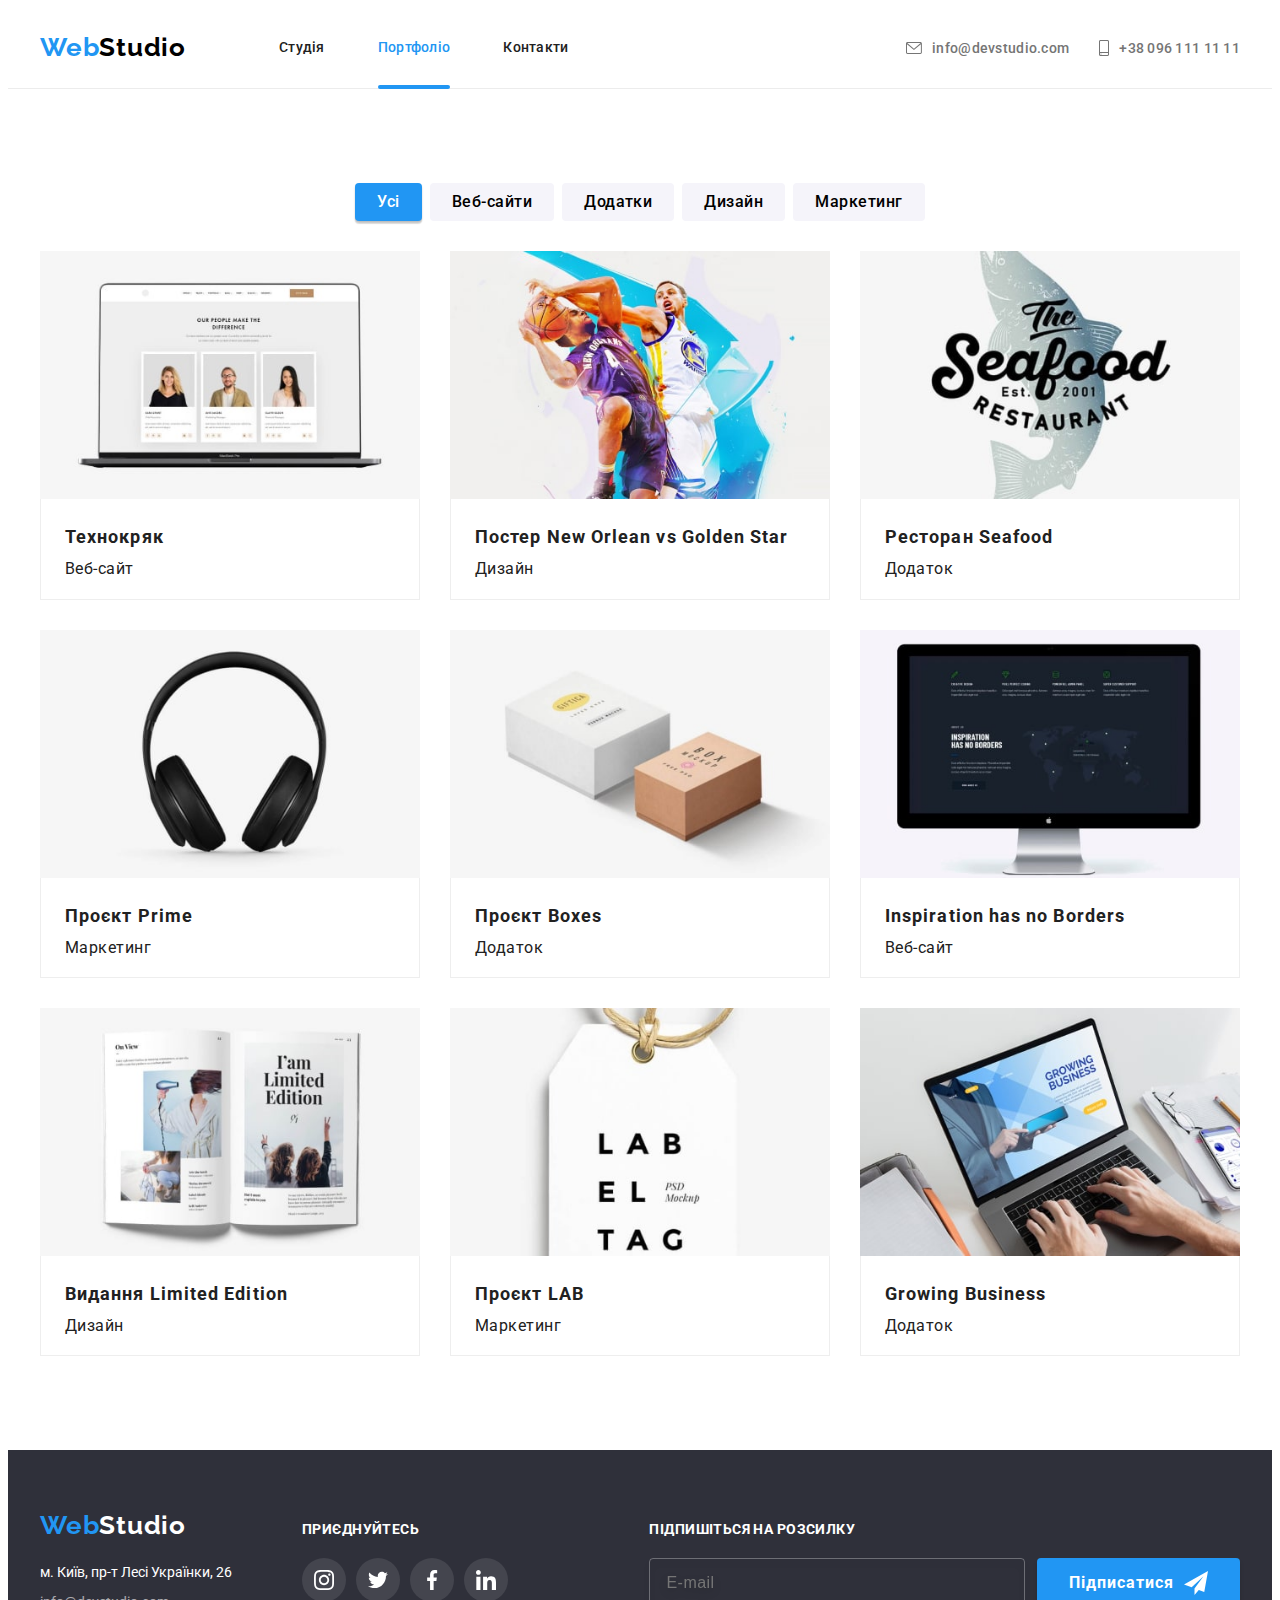
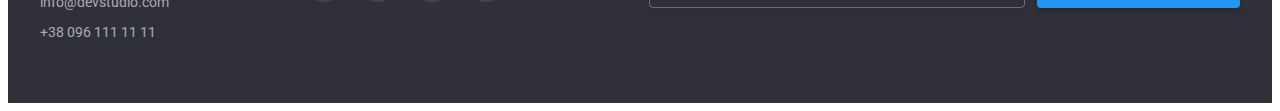
==== commit 347036d4: "add photos for mob, tab, retina" ====
--- a/portfolio.html
+++ b/portfolio.html
@@ -25,10 +25,10 @@
 					<a href="./index.html" class="logo nav__logo"> <span class="logo__accent">Web</span>Studio</a>
 					<ul class="nav__list">
 						<li class="nav__item">
-							<a href="./index.html" class="nav__link nav__link--active">Студія</a>
+							<a href="./index.html" class="nav__link">Студія</a>
 						</li>
 						<li class="nav__item">
-							<a href="./portfolio.html" class="nav__link">Портфоліо</a>
+							<a href="./portfolio.html" class="nav__link nav__link--active">Портфоліо</a>
 						</li>
 						<li class="nav__item"><a href="" class="nav__link">Контакти</a></li>
 					</ul>
@@ -82,11 +82,18 @@
 							<button type="button" class="filters__btn">Маркетинг</button>
 						</li>
 					</ul>
-					<ul class="grid-three grid-three--flex-wrap">
-						<li class="grid-three__item">
-							<a href="" class="product">
-								<div class="thumb">
-									<img src="./images/portfolio-img1.jpg" alt="Ноутбук з відкритим сайтом на ньому" width="370" />
+					<ul class="grid-three">
+						<li class="grid-three__item">
+							<a href="" class="product">
+								<div class="thumb">
+									<picture>
+								<source srcset="./images/portfolio/desktop/portfolio-img1.jpg 1x, ./images/portfolio/desktop/portfolio-img1-2x.jpg 2x" media="(min-width: 1200px)" />
+
+								<source srcset="./images/portfolio/tab/portfolio-img1-tab.jpg 1x, ./images/portfolio/tab/portfolio-img1-tab2x.jpg 2x" media="(min-width: 768px)" />
+
+								<source srcset="./images/portfolio/mob/portfolio-img1-mob.jpg 1x, ./images/portfolio/mob/portfolio-img1-mob2x.jpg 2x" media="(max-width: 767px)" />
+							</picture>
+							<img src="./images/portfolio/mob/portfolio-img1-mob.jpg" alt="Ноутбук з відкритим сайтом на ньому" width="450" height="294" />
 									<div class="thumb__content">
 										<p class="thumb__text">
 											Ресурс пропонує комплексні пропозиції з різним рівнем функціоналу та сервісів. Все це дозволить відвідувачу отримати вичерпні
@@ -103,7 +110,14 @@
 						<li class="grid-three__item">
 							<a href="" class="product">
 								<div class="thumb">
-									<img src="./images/portfolio-img2.jpg" alt="Два гравці з баскетбольним м'ячем" width="370" />
+									<picture>
+								<source srcset="./images/portfolio/desktop/portfolio-img2.jpg 1x, ./images/portfolio/desktop/portfolio-img2-2x.jpg 2x" media="(min-width: 1200px)" />
+
+								<source srcset="./images/portfolio/tab/portfolio-img2-tab.jpg 1x, ./images/portfolio/tab/portfolio-img2-tab2x.jpg 2x" media="(min-width: 768px)" />
+
+								<source srcset="./images/portfolio/mob/portfolio-img2-mob.jpg 1x, ./images/portfolio/mob/portfolio-img2-mob2x.jpg 2x" media="(max-width: 767px)" />
+							</picture>
+							<img src="./images/portfolio/mob/portfolio-img2-mob.jpg" alt="Два гравці з баскетбольним м'ячем" width="450" height="294" />
 									<div class="thumb__content">
 										<p class="thumb__text">
 											Ресурс пропонує комплексні пропозиції з різним рівнем функціоналу та сервісів. Все це дозволить відвідувачу отримати вичерпні
@@ -120,7 +134,14 @@
 						<li class="grid-three__item">
 							<a href="" class="product">
 								<div class="thumb">
-									<img src="./images/portfolio-img3.jpg" alt="Логотип ресторану морепродуктів з зображенням риби на фоні" width="370" />
+									<picture>
+								<source srcset="./images/portfolio/desktop/portfolio-img3.jpg 1x, ./images/portfolio/desktop/portfolio-img3-2x.jpg 2x" media="(min-width: 1200px)" />
+
+								<source srcset="./images/portfolio/tab/portfolio-img3-tab.jpg 1x, ./images/portfolio/tab/portfolio-img3-tab2x.jpg 2x" media="(min-width: 768px)" />
+
+								<source srcset="./images/portfolio/mob/portfolio-img3-mob.jpg 1x, ./images/portfolio/mob/portfolio-img3-mob2x.jpg 2x" media="(max-width: 767px)" />
+							</picture>
+							<img src="./images/portfolio/mob/portfolio-img3-mob.jpg" alt="Логотип ресторану морепродуктів з зображенням риби на фоні" width="450" height="294" />
 									<div class="thumb__content">
 										<p class="thumb__text">
 											Ресурс пропонує комплексні пропозиції з різним рівнем функціоналу та сервісів. Все це дозволить відвідувачу отримати вичерпні
@@ -137,7 +158,14 @@
 						<li class="grid-three__item">
 							<a href="" class="product">
 								<div class="thumb">
-									<img src="./images/portfolio-img4.jpg" alt="Навушники" width="370" />
+									<picture>
+								<source srcset="./images/portfolio/desktop/portfolio-img4.jpg 1x, ./images/portfolio/desktop/portfolio-img4-2x.jpg 2x" media="(min-width: 1200px)" />
+
+								<source srcset="./images/portfolio/tab/portfolio-img4-tab.jpg 1x, ./images/portfolio/tab/portfolio-img4-tab2x.jpg 2x" media="(min-width: 768px)" />
+
+								<source srcset="./images/portfolio/mob/portfolio-img4-mob.jpg 1x, ./images/portfolio/mob/portfolio-img4-mob2x.jpg 2x" media="(max-width: 767px)" />
+							</picture>
+							<img src="./images/portfolio/mob/portfolio-img4-mob.jpg" alt="Навушники" width="450" height="294" />
 									<div class="thumb__content">
 										<p class="thumb__text">
 											Ресурс пропонує комплексні пропозиції з різним рівнем функціоналу та сервісів. Все це дозволить відвідувачу отримати вичерпні
@@ -154,7 +182,14 @@
 						<li class="grid-three__item">
 							<a href="" class="product">
 								<div class="thumb">
-									<img src="./images/portfolio-img5.jpg" alt="Дві коробки" width="370" />
+									<picture>
+								<source srcset="./images/portfolio/desktop/portfolio-img5.jpg 1x, ./images/portfolio/desktop/portfolio-img5-2x.jpg 2x" media="(min-width: 1200px)" />
+
+								<source srcset="./images/portfolio/tab/portfolio-img5-tab.jpg 1x, ./images/portfolio/tab/portfolio-img5-tab2x.jpg 2x" media="(min-width: 768px)" />
+
+								<source srcset="./images/portfolio/mob/portfolio-img5-mob.jpg 1x, ./images/portfolio/mob/portfolio-img5-mob2x.jpg 2x" media="(max-width: 767px)" />
+							</picture>
+							<img src="./images/portfolio/mob/portfolio-img5-mob.jpg" alt="Дві коробки" width="450" height="294" />
 									<div class="thumb__content">
 										<p class="thumb__text">
 											Ресурс пропонує комплексні пропозиції з різним рівнем функціоналу та сервісів. Все це дозволить відвідувачу отримати вичерпні
@@ -171,7 +206,14 @@
 						<li class="grid-three__item">
 							<a href="" class="product">
 								<div class="thumb">
-									<img src="./images/portfolio-img6.jpg" alt="Комп'ютер з відкритим сайтом" width="370" />
+									<picture>
+								<source srcset="./images/portfolio/desktop/portfolio-img6.jpg 1x, ./images/portfolio/desktop/portfolio-img6-2x.jpg 2x" media="(min-width: 1200px)" />
+
+								<source srcset="./images/portfolio/tab/portfolio-img6-tab.jpg 1x, ./images/portfolio/tab/portfolio-img6-tab2x.jpg 2x" media="(min-width: 768px)" />
+
+								<source srcset="./images/portfolio/mob/portfolio-img6-mob.jpg 1x, ./images/portfolio/mob/portfolio-img6-mob2x.jpg 2x" media="(max-width: 767px)" />
+							</picture>
+							<img src="./images/portfolio/mob/portfolio-img6-mob.jpg" alt="Комп'ютер з відкритим сайтом" width="450" height="294" />
 									<div class="thumb__content">
 										<p class="thumb__text">
 											Ресурс пропонує комплексні пропозиції з різним рівнем функціоналу та сервісів. Все це дозволить відвідувачу отримати вичерпні
@@ -188,7 +230,14 @@
 						<li class="grid-three__item">
 							<a href="" class="product">
 								<div class="thumb">
-									<img src="./images/portfolio-img7.jpg" alt="Журнал" width="370" />
+									<picture>
+								<source srcset="./images/portfolio/desktop/portfolio-img7.jpg 1x, ./images/portfolio/desktop/portfolio-img7-2x.jpg 2x" media="(min-width: 1200px)" />
+
+								<source srcset="./images/portfolio/tab/portfolio-img7-tab.jpg 1x, ./images/portfolio/tab/portfolio-img7-tab2x.jpg 2x" media="(min-width: 768px)" />
+
+								<source srcset="./images/portfolio/mob/portfolio-img7-mob.jpg 1x, ./images/portfolio/mob/portfolio-img7-mob2x.jpg 2x" media="(max-width: 767px)" />
+							</picture>
+							<img src="./images/portfolio/mob/portfolio-img7-mob.jpg"alt="Журнал" width="450" height="294"" />
 									<div class="thumb__content">
 										<p class="thumb__text">
 											Ресурс пропонує комплексні пропозиції з різним рівнем функціоналу та сервісів. Все це дозволить відвідувачу отримати вичерпні
@@ -205,7 +254,14 @@
 						<li class="grid-three__item">
 							<a href="" class="product">
 								<div class="thumb">
-									<img src="./images/portfolio-img8.jpg" alt="Бірка з логотипом бренду" width="370" />
+									<picture>
+								<source srcset="./images/portfolio/desktop/portfolio-img8.jpg 1x, ./images/portfolio/desktop/portfolio-img8-2x.jpg 2x" media="(min-width: 1200px)" />
+
+								<source srcset="./images/portfolio/tab/portfolio-img8-tab.jpg 1x, ./images/portfolio/tab/portfolio-img8-tab2x.jpg 2x" media="(min-width: 768px)" />
+
+								<source srcset="./images/portfolio/mob/portfolio-img8-mob.jpg 1x, ./images/portfolio/mob/portfolio-img8-mob2x.jpg 2x" media="(max-width: 767px)" />
+							</picture>
+							<img src="./images/portfolio/mob/portfolio-img8-mob.jpg" alt="Бірка з логотипом бренду" width="450" height="294" />
 									<div class="thumb__content">
 										<p class="thumb__text">
 											Ресурс пропонує комплексні пропозиції з різним рівнем функціоналу та сервісів. Все це дозволить відвідувачу отримати вичерпні
@@ -222,7 +278,14 @@
 						<li class="grid-three__item">
 							<a href="" class="product">
 								<div class="thumb">
-									<img src="./images/portfolio-img9.jpg" alt="Людина працює за ноутбуком" width="370" />
+									<picture>
+								<source srcset="./images/portfolio/desktop/portfolio-img9.jpg 1x, ./images/portfolio/desktop/portfolio-img9-2x.jpg 2x" media="(min-width: 1200px)" />
+
+								<source srcset="./images/portfolio/tab/portfolio-img9-tab.jpg 1x, ./images/portfolio/tab/portfolio-img9-tab2x.jpg 2x" media="(min-width: 768px)" />
+
+								<source srcset="./images/portfolio/mob/portfolio-img9-mob.jpg 1x, ./images/portfolio/mob/portfolio-img9-mob2x.jpg 2x" media="(max-width: 767px)" />
+							</picture>
+							<img src="./images/portfolio/mob/portfolio-img9-mob.jpg" alt="Людина працює за ноутбуком" width="450" height="294" />
 									<div class="thumb__content">
 										<p class="thumb__text">
 											Ресурс пропонує комплексні пропозиції з різним рівнем функціоналу та сервісів. Все це дозволить відвідувачу отримати вичерпні
--- a/css/portfolio.min.css
+++ b/css/portfolio.min.css
@@ -1 +1 @@
-:root{--main-color: #212121;--inverse-color: #fff;--second-color: #757575;--icon-color: #afb1b8;--accent-color: #2196f3;--button-hover: #188ce8;--light-bg: #fff;--grey-bg: #f5f4fa;--dark-bg: #2f303a;--letter-spacing: 0.03em;--big-letter-spacing: 0.06em;--line-height-auto: 1.2}p,h1,h2,h3{margin-top:0;margin-bottom:0}a{text-decoration:none;color:currentColor}ul{margin-top:0;margin-bottom:0;padding-left:0;list-style:none}button{padding:0;font-family:inherit;cursor:pointer;border-radius:4px}img{display:block;width:100%;height:auto}svg{fill:currentColor}address{font-style:normal}input,label:not([type=checkbox]){display:block}body{font-family:"Roboto",sans-serif;color:var(--main-color);background-color:var(--light-bg)}body.modal-open{overflow:hidden}.container{width:100%;margin:0 auto;padding:0 15px}@media screen and (min-width: 480px){.container{width:480px}}@media screen and (min-width: 768px){.container{width:768px}}@media screen and (min-width: 1200px){.container{width:1200px}}.section{padding-top:60px;padding-bottom:60px}@media screen and (min-width: 1200px){.section{padding-top:94px;padding-bottom:94px}.section--no-top-padding{padding-top:0}}.section--grey-bg{background-color:var(--grey-bg)}.visually-hidden:not(:focus):not(:active),input[type=checkbox].visually-hidden,input[type=radio].visually-hidden{position:absolute;width:1px;height:1px;margin:-1px;border:0;padding:0;white-space:nowrap;-webkit-clip-path:inset(100%);clip-path:inset(100%);clip:rect(0 0 0 0);overflow:hidden}.thumb{position:relative;overflow:hidden}.footer__title{text-transform:uppercase}.logo{display:block;font-family:"Raleway",sans-serif;font-weight:700;font-size:24px;line-height:1.17;letter-spacing:var(--letter-spacing);color:#000}@media screen and (min-width: 768px){.logo{font-size:26px;line-height:var(--line-height-auto)}}.logo__accent{color:var(--accent-color)}.logo--inverse{color:var(--inverse-color)}.primary-btn{display:flex;justify-content:center;align-items:center;margin:0 auto;padding:10px 32px;min-width:200px;font-weight:700;font-size:16px;letter-spacing:var(--big-letter-spacing);line-height:1.88;color:var(--inverse-color);background-color:var(--accent-color);border-style:none;box-shadow:0px 4px 4px rgba(0,0,0,.15);transition:background-color 250ms cubic-bezier(0.4, 0, 0.2, 1)}.primary-btn:hover,.primary-btn:focus{background-color:var(--button-hover)}.socials{display:flex;justify-content:center;align-items:center;gap:10px}.socials__item{height:44px;width:44px}.socials__link{display:flex;justify-content:center;align-items:center;width:100%;height:100%;color:var(--icon-color);background-color:rgba(0,0,0,0);border-radius:50%;transition:background-color 250ms cubic-bezier(0.4, 0, 0.2, 1),color 250ms cubic-bezier(0.4, 0, 0.2, 1)}.socials__link--light-bg{background-color:rgba(255,255,255,.1);color:var(--inverse-color)}.socials__link:hover,.socials__link:focus{background-color:var(--button-hover);color:var(--inverse-color)}.header{border-bottom:1px solid #ececec}.header__container{display:flex;align-items:center;height:60px;width:100%}.nav__list{display:none}@media screen and (min-width: 768px){.nav__list{display:flex;gap:50px}}.contacts{display:none}@media screen and (min-width: 768px){.contacts{display:flex}}.contacts{display:flex;gap:30px;flex-wrap:wrap;margin-left:auto;align-items:center}.contacts__icon--left{margin-right:10px}.filters{display:flex;gap:8px;flex-wrap:wrap;margin-bottom:40px}.filters__btn{padding:6px 22px;text-align:center;font-size:16px;font-weight:500;line-height:1.63;letter-spacing:var(--letter-spacing);background-color:var(--grey-bg);border-style:none;transition:color 250ms cubic-bezier(0.4, 0, 0.2, 1),background-color 250ms cubic-bezier(0.4, 0, 0.2, 1),box-shadow 250ms cubic-bezier(0.4, 0, 0.2, 1)}.filters__btn--active{color:var(--inverse-color);background-color:var(--accent-color);box-shadow:0px 3px 1px rgba(0,0,0,.1),0px 1px 2px rgba(0,0,0,.08),0px 2px 2px rgba(0,0,0,.12)}.filters__btn:hover,.filters__btn:focus{color:var(--inverse-color);background-color:var(--accent-color);box-shadow:0px 3px 1px rgba(0,0,0,.1),0px 1px 2px rgba(0,0,0,.08),0px 2px 2px rgba(0,0,0,.12)}.grid-three{display:grid;gap:30px}.grid-three--flex-wrap{flex-wrap:wrap}.product{display:block;transition:box-shadow 250ms cubic-bezier(0.4, 0, 0.2, 1)}.product:hover,.product:focus{box-shadow:0px 1px 1px rgba(0,0,0,.12),0px 4px 4px rgba(0,0,0,.06),1px 4px 6px rgba(0,0,0,.16);color:initial}.product__content{padding:20px 24px;border:1px solid #eee;border-top:none}.product__title{margin-bottom:4px;font-weight:700;font-size:18px;line-height:2;letter-spacing:var(--big-letter-spacing)}.product__text{font-size:16px;line-height:var(--line-height-auto);letter-spacing:var(--letter-spacing)}.thumb__content{display:flex;justify-content:center;align-items:center;position:absolute;top:0;left:0;height:100%;padding:63px 24px;background-color:rgba(33,150,243,.9);transform:translateY(100%);transition:transform 250ms cubic-bezier(0.4, 0, 0.2, 1)}.product:focus .thumb__content,.product:hover .thumb__content{transform:translateY(0)}.thumb__text{font-size:18px;line-height:1.56;letter-spacing:var(--letter-spacing);color:var(--inverse-color)}.footer{padding-top:60px;padding-bottom:60px;background-color:var(--dark-bg)}@media screen and (max-width: 1199px){.footer__wrapper{margin:0 auto;margin-bottom:60px}}@media screen and (max-width: 1199px){.footer__container{margin:0 auto;margin-bottom:60px}}@media screen and (min-width: 1200px){.footer__container{display:flex;align-items:baseline;gap:70px;max-width:1200px}}.footer__logo{margin-bottom:20px}@media screen and (max-width: 1199px){.footer__logo{display:flex;justify-content:center;align-items:center}}.footer__title{margin-bottom:20px;font-weight:700;font-size:14px;line-height:var(--line-height-auto);letter-spacing:var(--letter-spacing);color:var(--inverse-color)}@media screen and (max-width: 1199px){.footer__title{text-align:center}}.address{display:grid;justify-content:center;gap:9px}@media screen and (max-width: 1199px){.address__item{display:flex;justify-content:center;align-items:center}}.address__link{display:block;font-size:14px;line-height:1.5;color:rgba(255,255,255,.6);transition:color 250ms cubic-bezier(0.4, 0, 0.2, 1)}.address__link:hover,.address__link:focus{color:var(--accent-color)}.address__link--light{color:var(--inverse-color)}@media screen and (min-width: 1200px){.mail-form{margin-left:auto}}@media screen and (min-width: 1200px){.mail-form__wrapper{display:flex}}.primary-btn__icon--append{margin-left:10px}.mail-form__email{display:block;padding:14px 0 14px 16px;margin:0 auto;margin-bottom:20px;width:100%;font-size:16px;line-height:1.25;letter-spacing:var(--letter-spacing);color:rgba(255,255,255,.6);background-color:rgba(0,0,0,0);border:1px solid rgba(255,255,255,.3);border-radius:4px;filter:drop-shadow(0px 4px 4px rgba(0, 0, 0, 0.15));transition:outline 250ms cubic-bezier(0.4, 0, 0.2, 1)}.mail-form__email:focus{outline:1px solid var(--accent-color)}.mail-form__email::-moz-placeholder{-moz-transition:color 250ms cubic-bezier(0.4, 0, 0.2, 1);transition:color 250ms cubic-bezier(0.4, 0, 0.2, 1)}.mail-form__email:-ms-input-placeholder{-ms-transition:color 250ms cubic-bezier(0.4, 0, 0.2, 1);transition:color 250ms cubic-bezier(0.4, 0, 0.2, 1)}.mail-form__email::placeholder{transition:color 250ms cubic-bezier(0.4, 0, 0.2, 1)}.mail-form__email:focus::-moz-placeholder{color:var(--accent-color)}.mail-form__email:focus:-ms-input-placeholder{color:var(--accent-color)}.mail-form__email:focus::placeholder{color:var(--accent-color)}@media screen and (min-width: 480px){.mail-form__email{width:450px}}@media screen and (min-width: 1200px){.mail-form__email{margin-right:12px;margin-bottom:0;width:358px}}@media screen and (max-width: 767px){.menu-btn{margin-left:auto;background-color:rgba(0,0,0,0);border:none;transform:rotateX(0);transition:transform 250ms cubic-bezier(0.4, 0, 0.2, 1),color 250ms cubic-bezier(0.4, 0, 0.2, 1)}.menu-btn:hover,.menu-btn:focus{color:var(--accent-color);transform:rotateX(90deg)}.menu{padding-left:40px;position:fixed;top:0;left:0;right:0;bottom:0;background-color:var(--light-bg);display:flex;flex-direction:column;justify-content:space-between;opacity:1;transition:opacity 250ms cubic-bezier(0.4, 0, 0.2, 1)}.menu-btn:hover .menu,.menu-btn:focus .menu{opacity:0}.menu.is-hidden{opacity:0;pointer-events:none}.menu__btn-close{position:absolute;top:10px;right:15px;background-color:rgba(0,0,0,0);border:none;transform:rotate(0);transition:transform 250ms cubic-bezier(0.4, 0, 0.2, 1),color 250ms cubic-bezier(0.4, 0, 0.2, 1)}.menu__btn-close:hover,.menu__btn-close:focus{color:var(--accent-color);transform:rotate(-45deg)}.menu-nav__list{margin-top:48px;display:flex;flex-direction:column;gap:32px}.menu-nav__link{font-weight:500;font-size:40px;line-height:var(--line-height-auto);letter-spacing:.02em;transition:color 250ms cubic-bezier(0.4, 0, 0.2, 1)}.menu-nav__link--active,.menu-nav__link:hover,.menu-nav__link:focus{color:var(--accent-color)}.menu-contacts{display:flex;flex-direction:column;gap:32px;margin-bottom:64px}.menu-contacts__tel{margin-bottom:32px;font-weight:500;font-size:34px;line-height:var(--line-height-auto);letter-spacing:.02em;color:var(--accent-color)}.menu-contacts__email{margin-bottom:64px;font-weight:500;font-size:24px;line-height:28px;letter-spacing:.02em;color:var(--second-color)}.menu-socials{display:flex;gap:20px;flex-wrap:wrap;margin-bottom:48px}.menu-socials__link{font-weight:500;font-size:18px;line-height:1.22;letter-spacing:.02em;color:var(--accent-color)}}@media screen and (min-width: 768px){.menu-btn{display:none}}/*# sourceMappingURL=portfolio.min.css.map */+:root{--main-color: #212121;--inverse-color: #fff;--second-color: #757575;--icon-color: #afb1b8;--accent-color: #2196f3;--button-hover: #188ce8;--light-bg: #fff;--grey-bg: #f5f4fa;--dark-bg: #2f303a;--letter-spacing: 0.03em;--big-letter-spacing: 0.06em;--line-height-auto: 1.2;--hero-gradient: linear-gradient(180deg, rgba(47, 48, 58, 0.4) 0%, rgba(47, 48, 58, 0.4) 100%)}p,h1,h2,h3{margin-top:0;margin-bottom:0}a{text-decoration:none;color:currentColor}ul{margin-top:0;margin-bottom:0;padding-left:0;list-style:none}button{padding:0;font-family:inherit;cursor:pointer;border-radius:4px}img{display:block;width:100%;height:auto}svg{fill:currentColor}address{font-style:normal}input,label:not([type=checkbox]){display:block}body{font-family:"Roboto",sans-serif;color:var(--main-color);background-color:var(--light-bg)}body.modal-open{overflow:hidden}.container{width:100%;margin:0 auto;padding:0 15px}@media screen and (min-width: 480px){.container{width:480px}}@media screen and (min-width: 768px){.container{width:768px}}@media screen and (min-width: 1200px){.container{width:1200px}}.section{padding-top:60px;padding-bottom:60px}@media screen and (min-width: 1200px){.section{padding-top:94px;padding-bottom:94px}.section--no-top-padding{padding-top:0}}.section--grey-bg{background-color:var(--grey-bg)}.visually-hidden:not(:focus):not(:active),input[type=checkbox].visually-hidden,input[type=radio].visually-hidden{position:absolute;width:1px;height:1px;margin:-1px;border:0;padding:0;white-space:nowrap;-webkit-clip-path:inset(100%);clip-path:inset(100%);clip:rect(0 0 0 0);overflow:hidden}.thumb{position:relative;overflow:hidden}.footer__title{text-transform:uppercase}.logo{display:block;font-family:"Raleway",sans-serif;font-weight:700;font-size:24px;line-height:1.17;letter-spacing:var(--letter-spacing);color:#000}@media screen and (min-width: 768px){.logo{font-size:26px;line-height:var(--line-height-auto)}}.logo__accent{color:var(--accent-color)}.logo--inverse{color:var(--inverse-color)}.primary-btn{display:flex;justify-content:center;align-items:center;margin:0 auto;padding:10px 32px;min-width:200px;font-weight:700;font-size:16px;letter-spacing:var(--big-letter-spacing);line-height:1.88;color:var(--inverse-color);background-color:var(--accent-color);border-style:none;box-shadow:0px 4px 4px rgba(0,0,0,.15);transition:background-color 250ms cubic-bezier(0.4, 0, 0.2, 1)}.primary-btn:hover,.primary-btn:focus{background-color:var(--button-hover)}.socials{display:flex;justify-content:center;align-items:center;gap:10px}.socials__item{height:44px;width:44px}.socials__link{display:flex;justify-content:center;align-items:center;width:100%;height:100%;color:var(--icon-color);background-color:rgba(0,0,0,0);border-radius:50%;transition:background-color 250ms cubic-bezier(0.4, 0, 0.2, 1),color 250ms cubic-bezier(0.4, 0, 0.2, 1)}.socials__link--light-bg{background-color:rgba(255,255,255,.1);color:var(--inverse-color)}.socials__link:hover,.socials__link:focus{background-color:var(--button-hover);color:var(--inverse-color)}.header{border-bottom:1px solid #ececec}.header__container{display:flex;align-items:center;height:60px}@media screen and (min-width: 768px){.header__container{height:80px}}.nav__list{display:none}@media screen and (min-width: 768px){.nav__list{display:flex;gap:50px}}@media screen and (min-width: 1200px){.nav__list{gap:53px}}.nav{display:flex;align-items:center}.nav__logo{margin-right:87px;padding-top:26px;padding-bottom:26px}@media screen and (min-width: 1200px){.nav__logo{margin-right:93px;padding-top:24px;padding-bottom:24px}}@media screen and (min-width: 768px){.nav__item{display:flex;align-items:center}.nav__link{position:relative;padding:32px 0;font-weight:500;font-size:14px;line-height:1.14;letter-spacing:.02em;color:currentColor;transition:color 250ms cubic-bezier(0.4, 0, 0.2, 1)}.nav__link:hover,.nav__link:focus{color:var(--accent-color)}.nav__link::after{content:"";position:absolute;bottom:-1px;display:block;width:100%;height:4px;background-color:var(--accent-color);border-radius:2px;transform:scaleX(0);transition:transform 250ms cubic-bezier(0.4, 0, 0.2, 1)}.nav__link:hover::after,.nav__link:focus::after{transform:scaleX(1)}.nav__link--active{color:var(--accent-color)}.nav__link--active::after{transform:scaleX(1)}.nav__link--active:hover::after,.nav__link--active:focus::after{-webkit-animation:250ms scale 1 normal cubic-bezier(0.4, 0, 0.2, 1);animation:250ms scale 1 normal cubic-bezier(0.4, 0, 0.2, 1)}@-webkit-keyframes scale{0%{transform:scaleX(0)}100%{transform:scaleX(1)}}@keyframes scale{0%{transform:scaleX(0)}100%{transform:scaleX(1)}}}.contacts{display:none}@media screen and (min-width: 768px){.contacts{display:grid;gap:10px;margin-left:auto}}@media screen and (min-width: 768px)and (min-width: 1200px){.contacts{display:flex;gap:30px;flex-wrap:wrap}}@media screen and (min-width: 768px){.contacts__link{display:inline-flex;align-items:center;font-weight:500;font-size:12px;line-height:var(--line-height-auto);letter-spacing:.02em;color:var(--second-color);transition:color 250ms cubic-bezier(0.4, 0, 0.2, 1)}}@media screen and (min-width: 768px)and (min-width: 1200px){.contacts__link{padding:32px 0;font-size:14px}}@media screen and (min-width: 768px){.contacts__link:hover,.contacts__link:focus{color:var(--accent-color)}}@media screen and (min-width: 768px){.contacts__icon--left{margin-right:8px}}@media screen and (min-width: 768px)and (min-width: 1200px){.contacts__icon--left{margin-right:10px}}.filters{display:flex;gap:8px;flex-wrap:wrap;margin-bottom:40px}@media screen and (min-width: 768px){.filters{justify-content:center;margin-bottom:30px}}.filters__btn{padding:6px 22px;text-align:center;font-size:16px;font-weight:500;line-height:1.63;letter-spacing:var(--letter-spacing);background-color:var(--grey-bg);border-style:none;transition:color 250ms cubic-bezier(0.4, 0, 0.2, 1),background-color 250ms cubic-bezier(0.4, 0, 0.2, 1),box-shadow 250ms cubic-bezier(0.4, 0, 0.2, 1)}.filters__btn--active{color:var(--inverse-color);background-color:var(--accent-color);box-shadow:0px 3px 1px rgba(0,0,0,.1),0px 1px 2px rgba(0,0,0,.08),0px 2px 2px rgba(0,0,0,.12)}.filters__btn:hover,.filters__btn:focus{color:var(--inverse-color);background-color:var(--accent-color);box-shadow:0px 3px 1px rgba(0,0,0,.1),0px 1px 2px rgba(0,0,0,.08),0px 2px 2px rgba(0,0,0,.12)}.grid-three{display:grid;gap:30px}@media screen and (min-width: 768px){.grid-three{display:flex;gap:30px;flex-wrap:wrap}.grid-three__item{width:calc((100% - 30px)/2)}}@media screen and (min-width: 768px)and (min-width: 1200px){.grid-three__item{width:calc((100% - 60px)/3)}}.product{display:block;transition:box-shadow 250ms cubic-bezier(0.4, 0, 0.2, 1)}.product:hover,.product:focus{box-shadow:0px 1px 1px rgba(0,0,0,.12),0px 4px 4px rgba(0,0,0,.06),1px 4px 6px rgba(0,0,0,.16);color:initial}.product__content{padding:20px 24px;border:1px solid #eee;border-top:none}.product__title{margin-bottom:4px;font-weight:700;font-size:18px;line-height:2;letter-spacing:var(--big-letter-spacing)}.product__text{font-size:16px;line-height:var(--line-height-auto);letter-spacing:var(--letter-spacing)}.thumb__content{display:flex;justify-content:center;align-items:center;position:absolute;top:0;left:0;height:100%;padding:63px 24px;background-color:rgba(33,150,243,.9);transform:translateY(100%);transition:transform 250ms cubic-bezier(0.4, 0, 0.2, 1)}.product:focus .thumb__content,.product:hover .thumb__content{transform:translateY(0)}.thumb__text{font-size:18px;line-height:1.56;letter-spacing:var(--letter-spacing);color:var(--inverse-color)}.footer{padding-top:60px;padding-bottom:60px;background-color:var(--dark-bg)}@media screen and (max-width: 1199px){.footer__wrapper{margin:0 auto;margin-bottom:60px}}@media screen and (max-width: 1199px){.footer__container{margin:0 auto;margin-bottom:60px}}@media screen and (min-width: 1200px){.footer__container{display:flex;align-items:baseline;gap:70px;max-width:1200px}}.footer__logo{margin-bottom:20px}@media screen and (max-width: 1199px){.footer__logo{display:flex;justify-content:center;align-items:center}}.footer__title{margin-bottom:20px;font-weight:700;font-size:14px;line-height:var(--line-height-auto);letter-spacing:var(--letter-spacing);color:var(--inverse-color)}@media screen and (max-width: 1199px){.footer__title{text-align:center}}.address{display:grid;justify-content:center;gap:9px}@media screen and (max-width: 1199px){.address__item{display:flex;justify-content:center;align-items:center}}.address__link{display:block;font-size:14px;line-height:1.5;color:rgba(255,255,255,.6);transition:color 250ms cubic-bezier(0.4, 0, 0.2, 1)}.address__link:hover,.address__link:focus{color:var(--accent-color)}.address__link--light{color:var(--inverse-color)}@media screen and (min-width: 1200px){.mail-form{margin-left:auto}}@media screen and (min-width: 1200px){.mail-form__wrapper{display:flex}}.primary-btn__icon--append{margin-left:10px}.mail-form__email{display:block;padding:14px 0 14px 16px;margin:0 auto;margin-bottom:20px;width:100%;font-size:16px;line-height:1.25;letter-spacing:var(--letter-spacing);color:rgba(255,255,255,.6);background-color:rgba(0,0,0,0);border:1px solid rgba(255,255,255,.3);border-radius:4px;filter:drop-shadow(0px 4px 4px rgba(0, 0, 0, 0.15));transition:outline 250ms cubic-bezier(0.4, 0, 0.2, 1)}.mail-form__email:focus{outline:1px solid var(--accent-color)}.mail-form__email::-moz-placeholder{-moz-transition:color 250ms cubic-bezier(0.4, 0, 0.2, 1);transition:color 250ms cubic-bezier(0.4, 0, 0.2, 1)}.mail-form__email:-ms-input-placeholder{-ms-transition:color 250ms cubic-bezier(0.4, 0, 0.2, 1);transition:color 250ms cubic-bezier(0.4, 0, 0.2, 1)}.mail-form__email::placeholder{transition:color 250ms cubic-bezier(0.4, 0, 0.2, 1)}.mail-form__email:focus::-moz-placeholder{color:var(--accent-color)}.mail-form__email:focus:-ms-input-placeholder{color:var(--accent-color)}.mail-form__email:focus::placeholder{color:var(--accent-color)}@media screen and (min-width: 480px){.mail-form__email{width:450px}}@media screen and (min-width: 1200px){.mail-form__email{margin-right:12px;margin-bottom:0;width:358px}}.menu,.menu-btn{display:none}@media screen and (max-width: 767px){.menu-btn{display:block;margin-left:auto;background-color:rgba(0,0,0,0);border:none;transform:rotateX(0);transition:transform 250ms cubic-bezier(0.4, 0, 0.2, 1),color 250ms cubic-bezier(0.4, 0, 0.2, 1)}.menu-btn:hover,.menu-btn:focus{color:var(--accent-color);transform:rotateX(90deg)}.menu{padding-left:40px;position:fixed;top:0;left:0;right:0;bottom:0;background-color:var(--light-bg);display:flex;flex-direction:column;justify-content:space-between;opacity:1;transition:opacity 250ms cubic-bezier(0.4, 0, 0.2, 1)}.menu-btn:hover .menu,.menu-btn:focus .menu{opacity:0}.menu.is-hidden{opacity:0;pointer-events:none}.menu__btn-close{position:absolute;top:10px;right:15px;background-color:rgba(0,0,0,0);border:none;transform:rotate(0);transition:transform 250ms cubic-bezier(0.4, 0, 0.2, 1),color 250ms cubic-bezier(0.4, 0, 0.2, 1)}.menu__btn-close:hover,.menu__btn-close:focus{color:var(--accent-color);transform:rotate(-45deg)}.menu-nav__list{margin-top:48px;display:flex;flex-direction:column;gap:32px}.menu-nav__link{font-weight:500;font-size:40px;line-height:var(--line-height-auto);letter-spacing:.02em;transition:color 250ms cubic-bezier(0.4, 0, 0.2, 1)}.menu-nav__link--active,.menu-nav__link:hover,.menu-nav__link:focus{color:var(--accent-color)}.menu-contacts{display:flex;flex-direction:column;gap:32px;margin-bottom:64px}.menu-contacts__tel{margin-bottom:32px;font-weight:500;font-size:34px;line-height:var(--line-height-auto);letter-spacing:.02em;color:var(--accent-color)}.menu-contacts__email{margin-bottom:64px;font-weight:500;font-size:24px;line-height:28px;letter-spacing:.02em;color:var(--second-color)}.menu-socials{display:flex;gap:20px;flex-wrap:wrap;margin-bottom:48px}.menu-socials__link{font-weight:500;font-size:18px;line-height:1.22;letter-spacing:.02em;color:var(--accent-color)}}/*# sourceMappingURL=portfolio.min.css.map */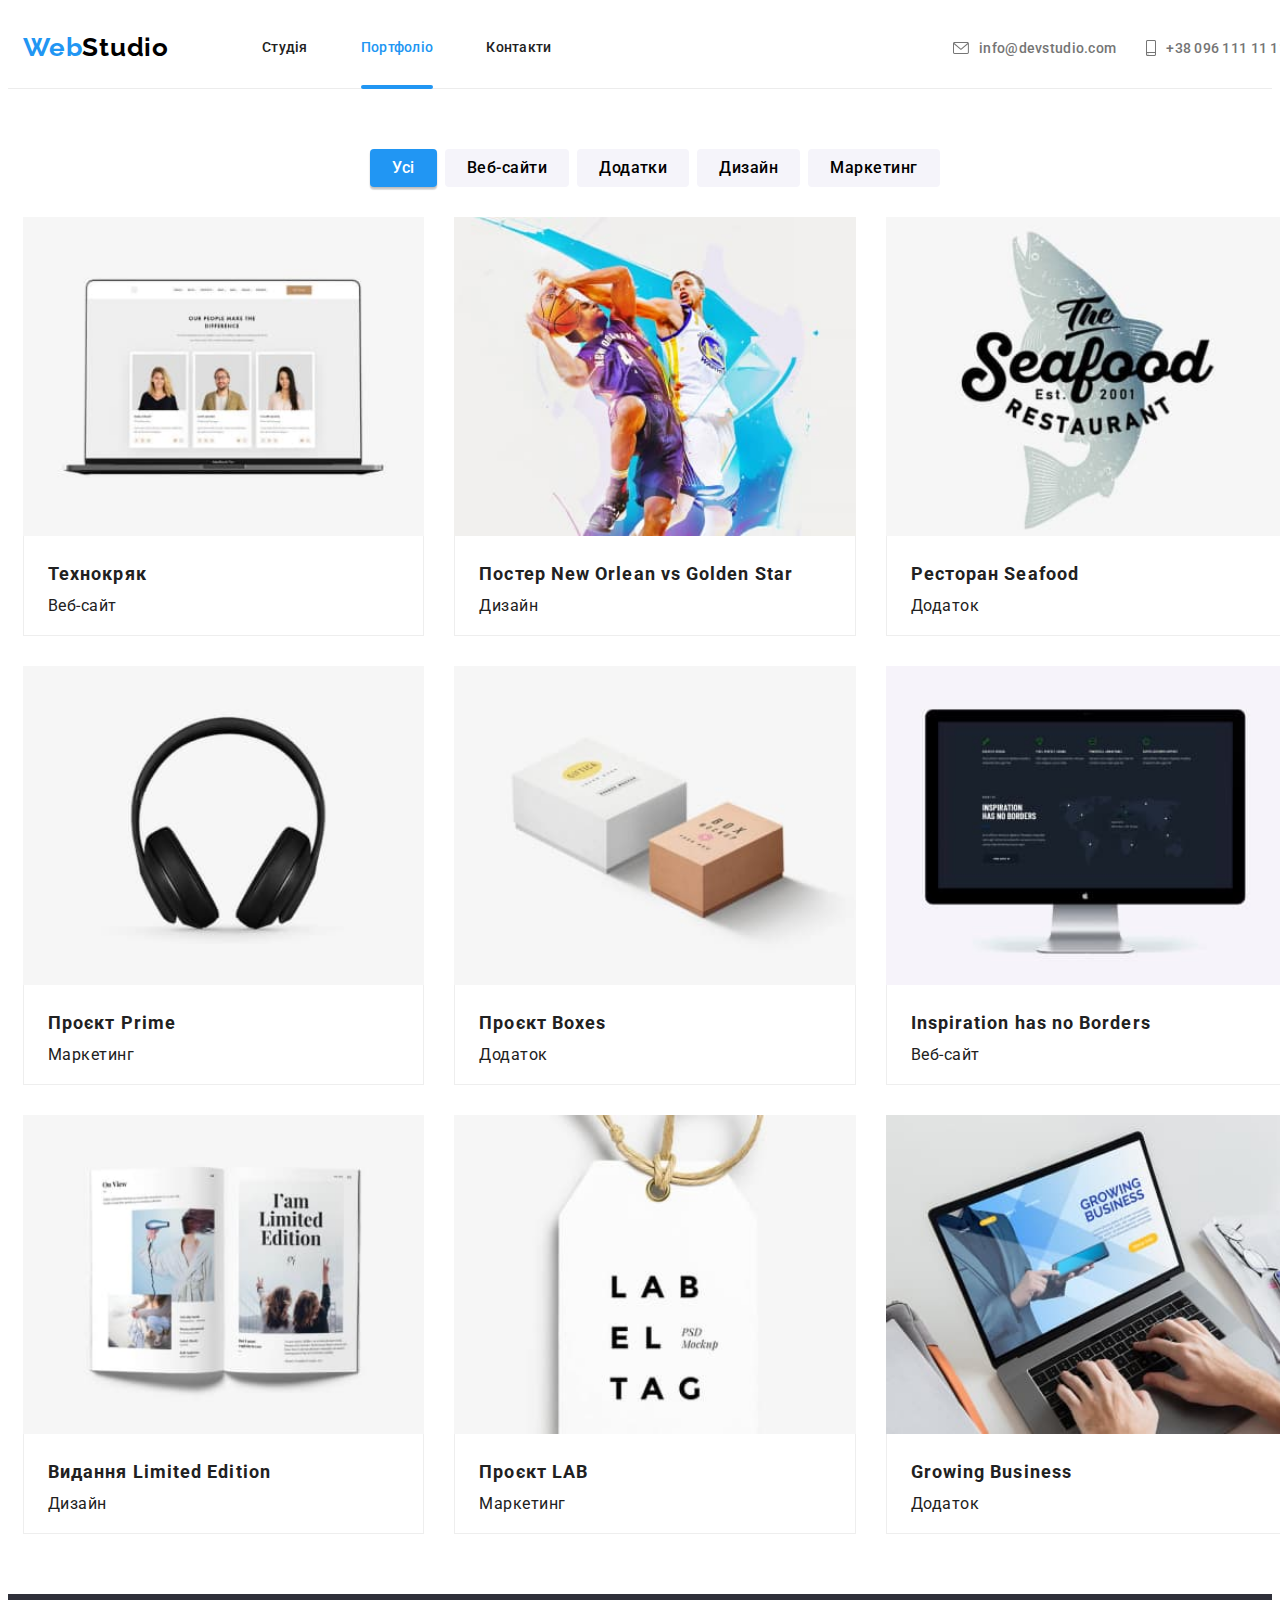
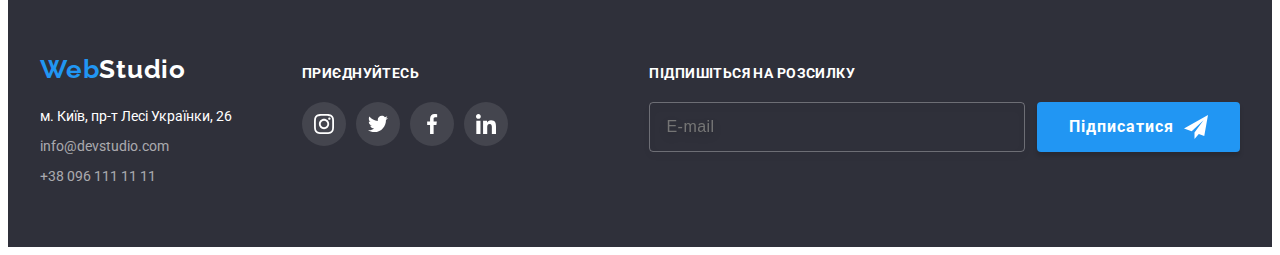
==== commit 5a087871: "fix images paths" ====
--- a/portfolio.html
+++ b/portfolio.html
@@ -87,13 +87,16 @@
 							<a href="" class="product">
 								<div class="thumb">
 									<picture>
-								<source srcset="./images/portfolio/desktop/portfolio-img1.jpg 1x, ./images/portfolio/desktop/portfolio-img1-2x.jpg 2x" media="(min-width: 1200px)" />
-
-								<source srcset="./images/portfolio/tab/portfolio-img1-tab.jpg 1x, ./images/portfolio/tab/portfolio-img1-tab2x.jpg 2x" media="(min-width: 768px)" />
+								<source srcset="./images/portfolio/desktop/portfolio-img1.jpg 1x, ./images/portfolio/desktop/portfolio-img1-2x.jpg 2x" 
+								media="(min-width: 1200px)" />
+
+								<source srcset="./images/portfolio/tab/portfolio-img1-tab.jpg 1x, ./images/portfolio/tab/portfolio-img1-tab2x.jpg 2x" 
+								media="(min-width: 768px)" />
 
 								<source srcset="./images/portfolio/mob/portfolio-img1-mob.jpg 1x, ./images/portfolio/mob/portfolio-img1-mob2x.jpg 2x" media="(max-width: 767px)" />
-							</picture>
-							<img src="./images/portfolio/mob/portfolio-img1-mob.jpg" alt="Ноутбук з відкритим сайтом на ньому" width="450" height="294" />
+
+								<img src="./images/portfolio/mob/portfolio-img1-mob.jpg" alt="Ноутбук з відкритим сайтом на ньому" width="450" height="294" loading="lazy"/>
+							</picture>
 									<div class="thumb__content">
 										<p class="thumb__text">
 											Ресурс пропонує комплексні пропозиції з різним рівнем функціоналу та сервісів. Все це дозволить відвідувачу отримати вичерпні
@@ -116,8 +119,9 @@
 								<source srcset="./images/portfolio/tab/portfolio-img2-tab.jpg 1x, ./images/portfolio/tab/portfolio-img2-tab2x.jpg 2x" media="(min-width: 768px)" />
 
 								<source srcset="./images/portfolio/mob/portfolio-img2-mob.jpg 1x, ./images/portfolio/mob/portfolio-img2-mob2x.jpg 2x" media="(max-width: 767px)" />
-							</picture>
-							<img src="./images/portfolio/mob/portfolio-img2-mob.jpg" alt="Два гравці з баскетбольним м'ячем" width="450" height="294" />
+								
+								<img src="./images/portfolio/mob/portfolio-img2-mob.jpg" alt="Два гравці з баскетбольним м'ячем" width="450" height="294" loading="lazy" />
+							</picture>
 									<div class="thumb__content">
 										<p class="thumb__text">
 											Ресурс пропонує комплексні пропозиції з різним рівнем функціоналу та сервісів. Все це дозволить відвідувачу отримати вичерпні
@@ -140,8 +144,9 @@
 								<source srcset="./images/portfolio/tab/portfolio-img3-tab.jpg 1x, ./images/portfolio/tab/portfolio-img3-tab2x.jpg 2x" media="(min-width: 768px)" />
 
 								<source srcset="./images/portfolio/mob/portfolio-img3-mob.jpg 1x, ./images/portfolio/mob/portfolio-img3-mob2x.jpg 2x" media="(max-width: 767px)" />
-							</picture>
-							<img src="./images/portfolio/mob/portfolio-img3-mob.jpg" alt="Логотип ресторану морепродуктів з зображенням риби на фоні" width="450" height="294" />
+								
+								<img src="./images/portfolio/mob/portfolio-img3-mob.jpg" alt="Логотип ресторану морепродуктів з зображенням риби на фоні" width="450" height="294" loading="lazy"/>
+							</picture>
 									<div class="thumb__content">
 										<p class="thumb__text">
 											Ресурс пропонує комплексні пропозиції з різним рівнем функціоналу та сервісів. Все це дозволить відвідувачу отримати вичерпні
@@ -164,8 +169,9 @@
 								<source srcset="./images/portfolio/tab/portfolio-img4-tab.jpg 1x, ./images/portfolio/tab/portfolio-img4-tab2x.jpg 2x" media="(min-width: 768px)" />
 
 								<source srcset="./images/portfolio/mob/portfolio-img4-mob.jpg 1x, ./images/portfolio/mob/portfolio-img4-mob2x.jpg 2x" media="(max-width: 767px)" />
-							</picture>
-							<img src="./images/portfolio/mob/portfolio-img4-mob.jpg" alt="Навушники" width="450" height="294" />
+								
+								<img src="./images/portfolio/mob/portfolio-img4-mob.jpg" alt="Навушники" width="450" height="294" loading="lazy" />
+							</picture>
 									<div class="thumb__content">
 										<p class="thumb__text">
 											Ресурс пропонує комплексні пропозиції з різним рівнем функціоналу та сервісів. Все це дозволить відвідувачу отримати вичерпні
@@ -188,8 +194,9 @@
 								<source srcset="./images/portfolio/tab/portfolio-img5-tab.jpg 1x, ./images/portfolio/tab/portfolio-img5-tab2x.jpg 2x" media="(min-width: 768px)" />
 
 								<source srcset="./images/portfolio/mob/portfolio-img5-mob.jpg 1x, ./images/portfolio/mob/portfolio-img5-mob2x.jpg 2x" media="(max-width: 767px)" />
-							</picture>
-							<img src="./images/portfolio/mob/portfolio-img5-mob.jpg" alt="Дві коробки" width="450" height="294" />
+
+								<img src="./images/portfolio/mob/portfolio-img5-mob.jpg" alt="Дві коробки" width="450" height="294" loading="lazy" />
+							</picture>
 									<div class="thumb__content">
 										<p class="thumb__text">
 											Ресурс пропонує комплексні пропозиції з різним рівнем функціоналу та сервісів. Все це дозволить відвідувачу отримати вичерпні
@@ -212,8 +219,9 @@
 								<source srcset="./images/portfolio/tab/portfolio-img6-tab.jpg 1x, ./images/portfolio/tab/portfolio-img6-tab2x.jpg 2x" media="(min-width: 768px)" />
 
 								<source srcset="./images/portfolio/mob/portfolio-img6-mob.jpg 1x, ./images/portfolio/mob/portfolio-img6-mob2x.jpg 2x" media="(max-width: 767px)" />
-							</picture>
-							<img src="./images/portfolio/mob/portfolio-img6-mob.jpg" alt="Комп'ютер з відкритим сайтом" width="450" height="294" />
+								
+								<img src="./images/portfolio/mob/portfolio-img6-mob.jpg" alt="Комп'ютер з відкритим сайтом" width="450" height="294" loading="lazy" />
+							</picture>
 									<div class="thumb__content">
 										<p class="thumb__text">
 											Ресурс пропонує комплексні пропозиції з різним рівнем функціоналу та сервісів. Все це дозволить відвідувачу отримати вичерпні
@@ -236,8 +244,9 @@
 								<source srcset="./images/portfolio/tab/portfolio-img7-tab.jpg 1x, ./images/portfolio/tab/portfolio-img7-tab2x.jpg 2x" media="(min-width: 768px)" />
 
 								<source srcset="./images/portfolio/mob/portfolio-img7-mob.jpg 1x, ./images/portfolio/mob/portfolio-img7-mob2x.jpg 2x" media="(max-width: 767px)" />
-							</picture>
-							<img src="./images/portfolio/mob/portfolio-img7-mob.jpg"alt="Журнал" width="450" height="294"" />
+								
+								<img src="./images/portfolio/mob/portfolio-img7-mob.jpg"alt="Журнал" width="450" height="294" loading="lazy" />
+							</picture>
 									<div class="thumb__content">
 										<p class="thumb__text">
 											Ресурс пропонує комплексні пропозиції з різним рівнем функціоналу та сервісів. Все це дозволить відвідувачу отримати вичерпні
@@ -260,8 +269,9 @@
 								<source srcset="./images/portfolio/tab/portfolio-img8-tab.jpg 1x, ./images/portfolio/tab/portfolio-img8-tab2x.jpg 2x" media="(min-width: 768px)" />
 
 								<source srcset="./images/portfolio/mob/portfolio-img8-mob.jpg 1x, ./images/portfolio/mob/portfolio-img8-mob2x.jpg 2x" media="(max-width: 767px)" />
-							</picture>
-							<img src="./images/portfolio/mob/portfolio-img8-mob.jpg" alt="Бірка з логотипом бренду" width="450" height="294" />
+								
+								<img src="./images/portfolio/mob/portfolio-img8-mob.jpg" alt="Бірка з логотипом бренду" width="450" height="294" loading="lazy" />
+							</picture>
 									<div class="thumb__content">
 										<p class="thumb__text">
 											Ресурс пропонує комплексні пропозиції з різним рівнем функціоналу та сервісів. Все це дозволить відвідувачу отримати вичерпні
@@ -284,8 +294,9 @@
 								<source srcset="./images/portfolio/tab/portfolio-img9-tab.jpg 1x, ./images/portfolio/tab/portfolio-img9-tab2x.jpg 2x" media="(min-width: 768px)" />
 
 								<source srcset="./images/portfolio/mob/portfolio-img9-mob.jpg 1x, ./images/portfolio/mob/portfolio-img9-mob2x.jpg 2x" media="(max-width: 767px)" />
-							</picture>
-							<img src="./images/portfolio/mob/portfolio-img9-mob.jpg" alt="Людина працює за ноутбуком" width="450" height="294" />
+								
+								<img src="./images/portfolio/mob/portfolio-img9-mob.jpg" alt="Людина працює за ноутбуком" width="450" height="294" loading="lazy" />
+							</picture>
 									<div class="thumb__content">
 										<p class="thumb__text">
 											Ресурс пропонує комплексні пропозиції з різним рівнем функціоналу та сервісів. Все це дозволить відвідувачу отримати вичерпні
@@ -365,39 +376,42 @@
 
 			<!-- C: BURGER MENU -->
 <div class="menu is-hidden" data-menu>
-					<button type="button" class="menu__btn-close" data-close-menu>
-						<svg width="40" height="40">
-							<use href="./images/icons.svg#menu-close"></use>
-						</svg>
-					</button>
-					<nav class="menu-nav">
-						<ul class="menu-nav__list">
-							<li class="menu-nav__item">
-								<a href="./index.html" class="menu-nav__link">Студія</a>
-							</li>
-							<li class="menu-nav__item">
-								<a href="./portfolio.html" class="menu-nav__link  menu-nav__link--active">Портфоліо</a>
-							</li>
-							<li class="menu-nav__item"><a href="" class="menu-nav__link">Контакти</a></li>
-						</ul>
-					</nav>
-					<div class="menu__all-contacts">
-						<ul class="menu-contacts">
-							<li class="menu-contacts__item">
-								<a href="tel:+380961111111" class="menu-contacts__tel"> +38 096 111 11 11 </a>
-							</li>
-							<li class="menu-contacts__item">
-								<a href="mailto:info@devstudio.com" class="menu-contacts__email"> info@devstudio.com </a>
-							</li>
-						</ul>
-						<ul class="menu-socials">
-							<li class="menu-socials__item"><a href="" class="menu-socials__link">Instagram</a></li>
-							<li class="menu-socials__item"><a href="" class="menu-socials__link">Twitter</a></li>
-							<li class="menu-socials__item"><a href="" class="menu-socials__link">Facebook</a></li>
-							<li class="menu-socials__item"><a href="" class="menu-socials__link">LinkedIn</a></li>
-						</ul>
-					</div>
-				</div>			
+			<div class="container menu__container">
+				<button type="button" class="menu__btn-close" data-close-menu>
+					<svg width="40" height="40">
+						<use href="./images/icons.svg#menu-close"></use>
+					</svg>
+				</button>
+				<nav class="menu-nav">
+					<ul class="menu-nav__list">
+						<li class="menu-nav__item">
+							<a href="./index.html" class="menu-nav__link">Студія</a>
+						</li>
+						<li class="menu-nav__item">
+							<a href="./portfolio.html" class="menu-nav__link menu-nav__link--active">Портфоліо</a>
+						</li>
+						<li class="menu-nav__item"><a href="" class="menu-nav__link">Контакти</a></li>
+					</ul>
+				</nav>
+				<div class="menu__all-contacts">
+					<ul class="menu-contacts">
+						<li class="menu-contacts__item">
+							<a href="tel:+380961111111" class="menu-contacts__tel"> +38 096 111 11 11 </a>
+						</li>
+						<li class="menu-contacts__item">
+							<a href="mailto:info@devstudio.com" class="menu-contacts__email"> info@devstudio.com </a>
+						</li>
+					</ul>
+					<ul class="menu-socials">
+						<li class="menu-socials__item"><a href="" class="menu-socials__link">Instagram</a></li>
+						<li class="menu-socials__item"><a href="" class="menu-socials__link">Twitter</a></li>
+						<li class="menu-socials__item"><a href="" class="menu-socials__link">Facebook</a></li>
+						<li class="menu-socials__item"><a href="" class="menu-socials__link">LinkedIn</a></li>
+					</ul>
+				</div>
+			</div>
+		</div>
+
 		<script src="js/menu.js" type="module"></script>
 	</body>
 </html>
--- a/css/portfolio.min.css
+++ b/css/portfolio.min.css
@@ -1 +1 @@
-:root{--main-color: #212121;--inverse-color: #fff;--second-color: #757575;--icon-color: #afb1b8;--accent-color: #2196f3;--button-hover: #188ce8;--light-bg: #fff;--grey-bg: #f5f4fa;--dark-bg: #2f303a;--letter-spacing: 0.03em;--big-letter-spacing: 0.06em;--line-height-auto: 1.2;--hero-gradient: linear-gradient(180deg, rgba(47, 48, 58, 0.4) 0%, rgba(47, 48, 58, 0.4) 100%)}p,h1,h2,h3{margin-top:0;margin-bottom:0}a{text-decoration:none;color:currentColor}ul{margin-top:0;margin-bottom:0;padding-left:0;list-style:none}button{padding:0;font-family:inherit;cursor:pointer;border-radius:4px}img{display:block;width:100%;height:auto}svg{fill:currentColor}address{font-style:normal}input,label:not([type=checkbox]){display:block}body{font-family:"Roboto",sans-serif;color:var(--main-color);background-color:var(--light-bg)}body.modal-open{overflow:hidden}.container{width:100%;margin:0 auto;padding:0 15px}@media screen and (min-width: 480px){.container{width:480px}}@media screen and (min-width: 768px){.container{width:768px}}@media screen and (min-width: 1200px){.container{width:1200px}}.section{padding-top:60px;padding-bottom:60px}@media screen and (min-width: 1200px){.section{padding-top:94px;padding-bottom:94px}.section--no-top-padding{padding-top:0}}.section--grey-bg{background-color:var(--grey-bg)}.visually-hidden:not(:focus):not(:active),input[type=checkbox].visually-hidden,input[type=radio].visually-hidden{position:absolute;width:1px;height:1px;margin:-1px;border:0;padding:0;white-space:nowrap;-webkit-clip-path:inset(100%);clip-path:inset(100%);clip:rect(0 0 0 0);overflow:hidden}.thumb{position:relative;overflow:hidden}.footer__title{text-transform:uppercase}.logo{display:block;font-family:"Raleway",sans-serif;font-weight:700;font-size:24px;line-height:1.17;letter-spacing:var(--letter-spacing);color:#000}@media screen and (min-width: 768px){.logo{font-size:26px;line-height:var(--line-height-auto)}}.logo__accent{color:var(--accent-color)}.logo--inverse{color:var(--inverse-color)}.primary-btn{display:flex;justify-content:center;align-items:center;margin:0 auto;padding:10px 32px;min-width:200px;font-weight:700;font-size:16px;letter-spacing:var(--big-letter-spacing);line-height:1.88;color:var(--inverse-color);background-color:var(--accent-color);border-style:none;box-shadow:0px 4px 4px rgba(0,0,0,.15);transition:background-color 250ms cubic-bezier(0.4, 0, 0.2, 1)}.primary-btn:hover,.primary-btn:focus{background-color:var(--button-hover)}.socials{display:flex;justify-content:center;align-items:center;gap:10px}.socials__item{height:44px;width:44px}.socials__link{display:flex;justify-content:center;align-items:center;width:100%;height:100%;color:var(--icon-color);background-color:rgba(0,0,0,0);border-radius:50%;transition:background-color 250ms cubic-bezier(0.4, 0, 0.2, 1),color 250ms cubic-bezier(0.4, 0, 0.2, 1)}.socials__link--light-bg{background-color:rgba(255,255,255,.1);color:var(--inverse-color)}.socials__link:hover,.socials__link:focus{background-color:var(--button-hover);color:var(--inverse-color)}.header{border-bottom:1px solid #ececec}.header__container{display:flex;align-items:center;height:60px}@media screen and (min-width: 768px){.header__container{height:80px}}.nav__list{display:none}@media screen and (min-width: 768px){.nav__list{display:flex;gap:50px}}@media screen and (min-width: 1200px){.nav__list{gap:53px}}.nav{display:flex;align-items:center}.nav__logo{margin-right:87px;padding-top:26px;padding-bottom:26px}@media screen and (min-width: 1200px){.nav__logo{margin-right:93px;padding-top:24px;padding-bottom:24px}}@media screen and (min-width: 768px){.nav__item{display:flex;align-items:center}.nav__link{position:relative;padding:32px 0;font-weight:500;font-size:14px;line-height:1.14;letter-spacing:.02em;color:currentColor;transition:color 250ms cubic-bezier(0.4, 0, 0.2, 1)}.nav__link:hover,.nav__link:focus{color:var(--accent-color)}.nav__link::after{content:"";position:absolute;bottom:-1px;display:block;width:100%;height:4px;background-color:var(--accent-color);border-radius:2px;transform:scaleX(0);transition:transform 250ms cubic-bezier(0.4, 0, 0.2, 1)}.nav__link:hover::after,.nav__link:focus::after{transform:scaleX(1)}.nav__link--active{color:var(--accent-color)}.nav__link--active::after{transform:scaleX(1)}.nav__link--active:hover::after,.nav__link--active:focus::after{-webkit-animation:250ms scale 1 normal cubic-bezier(0.4, 0, 0.2, 1);animation:250ms scale 1 normal cubic-bezier(0.4, 0, 0.2, 1)}@-webkit-keyframes scale{0%{transform:scaleX(0)}100%{transform:scaleX(1)}}@keyframes scale{0%{transform:scaleX(0)}100%{transform:scaleX(1)}}}.contacts{display:none}@media screen and (min-width: 768px){.contacts{display:grid;gap:10px;margin-left:auto}}@media screen and (min-width: 768px)and (min-width: 1200px){.contacts{display:flex;gap:30px;flex-wrap:wrap}}@media screen and (min-width: 768px){.contacts__link{display:inline-flex;align-items:center;font-weight:500;font-size:12px;line-height:var(--line-height-auto);letter-spacing:.02em;color:var(--second-color);transition:color 250ms cubic-bezier(0.4, 0, 0.2, 1)}}@media screen and (min-width: 768px)and (min-width: 1200px){.contacts__link{padding:32px 0;font-size:14px}}@media screen and (min-width: 768px){.contacts__link:hover,.contacts__link:focus{color:var(--accent-color)}}@media screen and (min-width: 768px){.contacts__icon--left{margin-right:8px}}@media screen and (min-width: 768px)and (min-width: 1200px){.contacts__icon--left{margin-right:10px}}.filters{display:flex;gap:8px;flex-wrap:wrap;margin-bottom:40px}@media screen and (min-width: 768px){.filters{justify-content:center;margin-bottom:30px}}.filters__btn{padding:6px 22px;text-align:center;font-size:16px;font-weight:500;line-height:1.63;letter-spacing:var(--letter-spacing);background-color:var(--grey-bg);border-style:none;transition:color 250ms cubic-bezier(0.4, 0, 0.2, 1),background-color 250ms cubic-bezier(0.4, 0, 0.2, 1),box-shadow 250ms cubic-bezier(0.4, 0, 0.2, 1)}.filters__btn--active{color:var(--inverse-color);background-color:var(--accent-color);box-shadow:0px 3px 1px rgba(0,0,0,.1),0px 1px 2px rgba(0,0,0,.08),0px 2px 2px rgba(0,0,0,.12)}.filters__btn:hover,.filters__btn:focus{color:var(--inverse-color);background-color:var(--accent-color);box-shadow:0px 3px 1px rgba(0,0,0,.1),0px 1px 2px rgba(0,0,0,.08),0px 2px 2px rgba(0,0,0,.12)}.grid-three{display:grid;gap:30px}@media screen and (min-width: 768px){.grid-three{display:flex;gap:30px;flex-wrap:wrap}.grid-three__item{width:calc((100% - 30px)/2)}}@media screen and (min-width: 768px)and (min-width: 1200px){.grid-three__item{width:calc((100% - 60px)/3)}}.product{display:block;transition:box-shadow 250ms cubic-bezier(0.4, 0, 0.2, 1)}.product:hover,.product:focus{box-shadow:0px 1px 1px rgba(0,0,0,.12),0px 4px 4px rgba(0,0,0,.06),1px 4px 6px rgba(0,0,0,.16);color:initial}.product__content{padding:20px 24px;border:1px solid #eee;border-top:none}.product__title{margin-bottom:4px;font-weight:700;font-size:18px;line-height:2;letter-spacing:var(--big-letter-spacing)}.product__text{font-size:16px;line-height:var(--line-height-auto);letter-spacing:var(--letter-spacing)}.thumb__content{display:flex;justify-content:center;align-items:center;position:absolute;top:0;left:0;height:100%;padding:63px 24px;background-color:rgba(33,150,243,.9);transform:translateY(100%);transition:transform 250ms cubic-bezier(0.4, 0, 0.2, 1)}.product:focus .thumb__content,.product:hover .thumb__content{transform:translateY(0)}.thumb__text{font-size:18px;line-height:1.56;letter-spacing:var(--letter-spacing);color:var(--inverse-color)}.footer{padding-top:60px;padding-bottom:60px;background-color:var(--dark-bg)}@media screen and (max-width: 1199px){.footer__wrapper{margin:0 auto;margin-bottom:60px}}@media screen and (max-width: 1199px){.footer__container{margin:0 auto;margin-bottom:60px}}@media screen and (min-width: 1200px){.footer__container{display:flex;align-items:baseline;gap:70px;max-width:1200px}}.footer__logo{margin-bottom:20px}@media screen and (max-width: 1199px){.footer__logo{display:flex;justify-content:center;align-items:center}}.footer__title{margin-bottom:20px;font-weight:700;font-size:14px;line-height:var(--line-height-auto);letter-spacing:var(--letter-spacing);color:var(--inverse-color)}@media screen and (max-width: 1199px){.footer__title{text-align:center}}.address{display:grid;justify-content:center;gap:9px}@media screen and (max-width: 1199px){.address__item{display:flex;justify-content:center;align-items:center}}.address__link{display:block;font-size:14px;line-height:1.5;color:rgba(255,255,255,.6);transition:color 250ms cubic-bezier(0.4, 0, 0.2, 1)}.address__link:hover,.address__link:focus{color:var(--accent-color)}.address__link--light{color:var(--inverse-color)}@media screen and (min-width: 1200px){.mail-form{margin-left:auto}}@media screen and (min-width: 1200px){.mail-form__wrapper{display:flex}}.primary-btn__icon--append{margin-left:10px}.mail-form__email{display:block;padding:14px 0 14px 16px;margin:0 auto;margin-bottom:20px;width:100%;font-size:16px;line-height:1.25;letter-spacing:var(--letter-spacing);color:rgba(255,255,255,.6);background-color:rgba(0,0,0,0);border:1px solid rgba(255,255,255,.3);border-radius:4px;filter:drop-shadow(0px 4px 4px rgba(0, 0, 0, 0.15));transition:outline 250ms cubic-bezier(0.4, 0, 0.2, 1)}.mail-form__email:focus{outline:1px solid var(--accent-color)}.mail-form__email::-moz-placeholder{-moz-transition:color 250ms cubic-bezier(0.4, 0, 0.2, 1);transition:color 250ms cubic-bezier(0.4, 0, 0.2, 1)}.mail-form__email:-ms-input-placeholder{-ms-transition:color 250ms cubic-bezier(0.4, 0, 0.2, 1);transition:color 250ms cubic-bezier(0.4, 0, 0.2, 1)}.mail-form__email::placeholder{transition:color 250ms cubic-bezier(0.4, 0, 0.2, 1)}.mail-form__email:focus::-moz-placeholder{color:var(--accent-color)}.mail-form__email:focus:-ms-input-placeholder{color:var(--accent-color)}.mail-form__email:focus::placeholder{color:var(--accent-color)}@media screen and (min-width: 480px){.mail-form__email{width:450px}}@media screen and (min-width: 1200px){.mail-form__email{margin-right:12px;margin-bottom:0;width:358px}}.menu,.menu-btn{display:none}@media screen and (max-width: 767px){.menu-btn{display:block;margin-left:auto;background-color:rgba(0,0,0,0);border:none;transform:rotateX(0);transition:transform 250ms cubic-bezier(0.4, 0, 0.2, 1),color 250ms cubic-bezier(0.4, 0, 0.2, 1)}.menu-btn:hover,.menu-btn:focus{color:var(--accent-color);transform:rotateX(90deg)}.menu{padding-left:40px;position:fixed;top:0;left:0;right:0;bottom:0;background-color:var(--light-bg);display:flex;flex-direction:column;justify-content:space-between;opacity:1;transition:opacity 250ms cubic-bezier(0.4, 0, 0.2, 1)}.menu-btn:hover .menu,.menu-btn:focus .menu{opacity:0}.menu.is-hidden{opacity:0;pointer-events:none}.menu__btn-close{position:absolute;top:10px;right:15px;background-color:rgba(0,0,0,0);border:none;transform:rotate(0);transition:transform 250ms cubic-bezier(0.4, 0, 0.2, 1),color 250ms cubic-bezier(0.4, 0, 0.2, 1)}.menu__btn-close:hover,.menu__btn-close:focus{color:var(--accent-color);transform:rotate(-45deg)}.menu-nav__list{margin-top:48px;display:flex;flex-direction:column;gap:32px}.menu-nav__link{font-weight:500;font-size:40px;line-height:var(--line-height-auto);letter-spacing:.02em;transition:color 250ms cubic-bezier(0.4, 0, 0.2, 1)}.menu-nav__link--active,.menu-nav__link:hover,.menu-nav__link:focus{color:var(--accent-color)}.menu-contacts{display:flex;flex-direction:column;gap:32px;margin-bottom:64px}.menu-contacts__tel{margin-bottom:32px;font-weight:500;font-size:34px;line-height:var(--line-height-auto);letter-spacing:.02em;color:var(--accent-color)}.menu-contacts__email{margin-bottom:64px;font-weight:500;font-size:24px;line-height:28px;letter-spacing:.02em;color:var(--second-color)}.menu-socials{display:flex;gap:20px;flex-wrap:wrap;margin-bottom:48px}.menu-socials__link{font-weight:500;font-size:18px;line-height:1.22;letter-spacing:.02em;color:var(--accent-color)}}/*# sourceMappingURL=portfolio.min.css.map */+:root{--main-color: #212121;--inverse-color: #fff;--second-color: #757575;--icon-color: #afb1b8;--accent-color: #2196f3;--button-hover: #188ce8;--light-bg: #fff;--grey-bg: #f5f4fa;--dark-bg: #2f303a;--letter-spacing: 0.03em;--big-letter-spacing: 0.06em;--line-height-auto: 1.2;--hero-gradient: linear-gradient(180deg, rgba(47, 48, 58, 0.4) 0%, rgba(47, 48, 58, 0.4) 100%)}p,h1,h2,h3{margin-top:0;margin-bottom:0}a{text-decoration:none;color:currentColor}ul{margin-top:0;margin-bottom:0;padding-left:0;list-style:none}button{padding:0;font-family:inherit;cursor:pointer;border-radius:4px}img{display:block;max-width:100%;height:auto}svg{fill:currentColor}address{font-style:normal}input,label:not([type=checkbox]){display:block}body{font-family:"Roboto",sans-serif;color:var(--main-color);background-color:var(--light-bg)}body.modal-open{overflow:hidden}.container{width:100%;margin:0 auto;padding:0 15px}.section{padding-top:60px;padding-bottom:60px}.section--grey-bg{background-color:var(--grey-bg)}.visually-hidden:not(:focus):not(:active),input[type=checkbox].visually-hidden,input[type=radio].visually-hidden{position:absolute;width:1px;height:1px;margin:-1px;border:0;padding:0;white-space:nowrap;-webkit-clip-path:inset(100%);clip-path:inset(100%);clip:rect(0 0 0 0);overflow:hidden}.thumb{position:relative;overflow:hidden}.footer__title{text-transform:uppercase}.logo{display:block;font-family:"Raleway",sans-serif;font-weight:700;font-size:24px;line-height:1.17;letter-spacing:var(--letter-spacing);color:#000}@media screen and (min-width: 768px){.logo{font-size:26px;line-height:var(--line-height-auto)}}.logo__accent{color:var(--accent-color)}.logo--inverse{color:var(--inverse-color)}.primary-btn{display:flex;justify-content:center;align-items:center;margin:0 auto;padding:10px 32px;min-width:200px;font-weight:700;font-size:16px;letter-spacing:var(--big-letter-spacing);line-height:1.88;color:var(--inverse-color);background-color:var(--accent-color);border-style:none;box-shadow:0px 4px 4px rgba(0,0,0,.15);transition:background-color 250ms cubic-bezier(0.4, 0, 0.2, 1)}.primary-btn:hover,.primary-btn:focus{background-color:var(--button-hover)}.socials{display:flex;justify-content:center;align-items:center;gap:10px}.socials__item{height:44px;width:44px}.socials__link{display:flex;justify-content:center;align-items:center;width:100%;height:100%;color:var(--icon-color);background-color:rgba(0,0,0,0);border-radius:50%;transition:background-color 250ms cubic-bezier(0.4, 0, 0.2, 1),color 250ms cubic-bezier(0.4, 0, 0.2, 1)}.socials__link--light-bg{background-color:rgba(255,255,255,.1);color:var(--inverse-color)}.socials__link:hover,.socials__link:focus{background-color:var(--button-hover);color:var(--inverse-color)}.header{border-bottom:1px solid #ececec}.header__container{display:flex;align-items:center;height:60px}@media screen and (min-width: 768px){.header__container{height:80px}}.nav__list{display:none}@media screen and (min-width: 768px){.nav__list{display:flex;gap:50px}}@media screen and (min-width: 1200px){.nav__list{gap:53px}}.nav{display:flex;align-items:center}.nav__logo{margin-right:87px;padding-top:26px;padding-bottom:26px}@media screen and (min-width: 1200px){.nav__logo{margin-right:93px;padding-top:24px;padding-bottom:24px}}@media screen and (min-width: 768px){.nav__item{display:flex;align-items:center}.nav__link{position:relative;padding:32px 0;font-weight:500;font-size:14px;line-height:1.14;letter-spacing:.02em;color:currentColor;transition:color 250ms cubic-bezier(0.4, 0, 0.2, 1)}.nav__link:hover,.nav__link:focus{color:var(--accent-color)}.nav__link::after{content:"";position:absolute;bottom:-1px;display:block;width:100%;height:4px;background-color:var(--accent-color);border-radius:2px;transform:scaleX(0);transition:transform 250ms cubic-bezier(0.4, 0, 0.2, 1)}.nav__link:hover::after,.nav__link:focus::after{transform:scaleX(1)}.nav__link--active{color:var(--accent-color)}.nav__link--active::after{transform:scaleX(1)}.nav__link--active:hover::after,.nav__link--active:focus::after{-webkit-animation:250ms scale 1 normal cubic-bezier(0.4, 0, 0.2, 1);animation:250ms scale 1 normal cubic-bezier(0.4, 0, 0.2, 1)}@-webkit-keyframes scale{0%{transform:scaleX(0)}100%{transform:scaleX(1)}}@keyframes scale{0%{transform:scaleX(0)}100%{transform:scaleX(1)}}}.contacts{display:none}@media screen and (min-width: 768px){.contacts{display:grid;gap:10px;margin-left:auto}}@media screen and (min-width: 768px)and (min-width: 1200px){.contacts{display:flex;gap:30px;flex-wrap:wrap}}@media screen and (min-width: 768px){.contacts__link{display:inline-flex;align-items:center;font-weight:500;font-size:12px;line-height:var(--line-height-auto);letter-spacing:.02em;color:var(--second-color);transition:color 250ms cubic-bezier(0.4, 0, 0.2, 1)}}@media screen and (min-width: 768px)and (min-width: 1200px){.contacts__link{padding:32px 0;font-size:14px}}@media screen and (min-width: 768px){.contacts__link:hover,.contacts__link:focus{color:var(--accent-color)}}@media screen and (min-width: 768px){.contacts__icon--left{margin-right:8px}}@media screen and (min-width: 768px)and (min-width: 1200px){.contacts__icon--left{margin-right:10px}}.filters{display:flex;gap:8px;flex-wrap:wrap;margin-bottom:40px}@media screen and (min-width: 768px){.filters{justify-content:center;margin-bottom:30px}}.filters__btn{padding:6px 22px;text-align:center;font-size:16px;font-weight:500;line-height:1.63;letter-spacing:var(--letter-spacing);background-color:var(--grey-bg);border-style:none;transition:color 250ms cubic-bezier(0.4, 0, 0.2, 1),background-color 250ms cubic-bezier(0.4, 0, 0.2, 1),box-shadow 250ms cubic-bezier(0.4, 0, 0.2, 1)}.filters__btn--active{color:var(--inverse-color);background-color:var(--accent-color);box-shadow:0px 3px 1px rgba(0,0,0,.1),0px 1px 2px rgba(0,0,0,.08),0px 2px 2px rgba(0,0,0,.12)}.filters__btn:hover,.filters__btn:focus{color:var(--inverse-color);background-color:var(--accent-color);box-shadow:0px 3px 1px rgba(0,0,0,.1),0px 1px 2px rgba(0,0,0,.08),0px 2px 2px rgba(0,0,0,.12)}.grid-three{display:grid;gap:30px}@media screen and (min-width: 768px){.grid-three{display:flex;gap:30px;flex-wrap:wrap}.grid-three__item{width:calc((100% - 30px)/2)}}@media screen and (min-width: 768px)and (min-width: 1200px){.grid-three__item{width:calc((100% - 60px)/3)}}.product{display:block;transition:box-shadow 250ms cubic-bezier(0.4, 0, 0.2, 1)}.product:hover,.product:focus{box-shadow:0px 1px 1px rgba(0,0,0,.12),0px 4px 4px rgba(0,0,0,.06),1px 4px 6px rgba(0,0,0,.16);color:initial}.product__content{padding:20px 24px;border:1px solid #eee;border-top:none}.product__title{margin-bottom:4px;font-weight:700;font-size:18px;line-height:2;letter-spacing:var(--big-letter-spacing)}.product__text{font-size:16px;line-height:var(--line-height-auto);letter-spacing:var(--letter-spacing)}.thumb__content{display:flex;justify-content:center;align-items:center;position:absolute;top:0;left:0;height:100%;padding:63px 24px;background-color:rgba(33,150,243,.9);transform:translateY(100%);transition:transform 250ms cubic-bezier(0.4, 0, 0.2, 1)}.product:focus .thumb__content,.product:hover .thumb__content{transform:translateY(0)}.thumb__text{font-size:18px;line-height:1.56;letter-spacing:var(--letter-spacing);color:var(--inverse-color)}.footer{padding-top:60px;padding-bottom:60px;background-color:var(--dark-bg)}@media screen and (min-width: 768px){.footer__tab-wrapper{display:flex;justify-content:space-between;align-items:center;align-items:baseline}}@media screen and (min-width: 768px)and (min-width: 1200px){.footer__tab-wrapper{gap:70px}}@media screen and (max-width: 1199px){.footer__wrapper{margin:0 auto;margin-bottom:60px}}@media screen and (max-width: 1199px){.footer__container{margin:0 auto}}@media screen and (min-width: 1200px){.footer__container{display:flex;align-items:baseline;gap:70px;max-width:1200px}}.footer__logo{margin-bottom:20px}@media screen and (max-width: 1199px){.footer__logo{display:flex;justify-content:center;align-items:center}}.footer__title{margin-bottom:20px;font-weight:700;font-size:14px;line-height:var(--line-height-auto);letter-spacing:var(--letter-spacing);color:var(--inverse-color)}@media screen and (max-width: 1199px){.footer__title{text-align:center}}.address{display:grid;justify-content:center;gap:9px}.address__link{display:block;font-size:14px;line-height:1.5;color:rgba(255,255,255,.6);transition:color 250ms cubic-bezier(0.4, 0, 0.2, 1)}.address__link:hover,.address__link:focus{color:var(--accent-color)}.address__link--light{color:var(--inverse-color)}@media screen and (min-width: 1200px){.mail-form{margin-left:auto;margin-bottom:0}}@media screen and (min-width: 1200px){.mail-form__wrapper{display:flex}}.primary-btn__icon--append{margin-left:10px}.mail-form__email{display:block;padding:14px 0 14px 16px;margin:0 auto;margin-bottom:20px;width:100%;font-size:16px;line-height:1.25;letter-spacing:var(--letter-spacing);color:rgba(255,255,255,.6);background-color:rgba(0,0,0,0);border:1px solid rgba(255,255,255,.3);border-radius:4px;filter:drop-shadow(0px 4px 4px rgba(0, 0, 0, 0.15));transition:outline 250ms cubic-bezier(0.4, 0, 0.2, 1)}.mail-form__email:focus{outline:1px solid var(--accent-color)}.mail-form__email::-moz-placeholder{-moz-transition:color 250ms cubic-bezier(0.4, 0, 0.2, 1);transition:color 250ms cubic-bezier(0.4, 0, 0.2, 1)}.mail-form__email:-ms-input-placeholder{-ms-transition:color 250ms cubic-bezier(0.4, 0, 0.2, 1);transition:color 250ms cubic-bezier(0.4, 0, 0.2, 1)}.mail-form__email::placeholder{transition:color 250ms cubic-bezier(0.4, 0, 0.2, 1)}.mail-form__email:focus::-moz-placeholder{color:var(--accent-color)}.mail-form__email:focus:-ms-input-placeholder{color:var(--accent-color)}.mail-form__email:focus::placeholder{color:var(--accent-color)}@media screen and (min-width: 480px){.mail-form__email{width:450px}}@media screen and (min-width: 1200px){.mail-form__email{margin-right:12px;margin-bottom:0;width:358px}}.menu,.menu-btn{display:none}@media screen and (max-width: 767px){.menu-btn{display:block;margin-left:auto;background-color:rgba(0,0,0,0);border:none;transform:rotateX(0);transition:transform 250ms cubic-bezier(0.4, 0, 0.2, 1),color 250ms cubic-bezier(0.4, 0, 0.2, 1)}.menu-btn:hover,.menu-btn:focus{color:var(--accent-color);transform:rotateX(90deg)}.menu{position:fixed;top:0;left:0;right:0;bottom:0;background-color:var(--light-bg);display:flex;justify-content:center;opacity:1;transition:opacity 250ms cubic-bezier(0.4, 0, 0.2, 1)}}@media screen and (max-width: 767px)and (max-width: 430px){.menu{padding-left:20px}}@media screen and (max-width: 767px){.menu-btn:hover .menu,.menu-btn:focus .menu{opacity:0}}@media screen and (max-width: 767px){.menu.is-hidden{opacity:0;pointer-events:none}}@media screen and (max-width: 767px){.menu__container{padding-left:40px;position:absolute;top:0;bottom:0;display:flex;flex-direction:column;justify-content:space-between;overflow-y:scroll}}@media screen and (max-width: 767px)and (max-width: 430px){.menu__container{padding-left:15px}}@media screen and (max-width: 767px){.menu__btn-close{position:absolute;top:10px;right:15px;background-color:rgba(0,0,0,0);border:none;transform:rotate(0);transition:transform 250ms cubic-bezier(0.4, 0, 0.2, 1),color 250ms cubic-bezier(0.4, 0, 0.2, 1)}.menu__btn-close:hover,.menu__btn-close:focus{color:var(--accent-color);transform:rotate(-45deg)}}@media screen and (max-width: 767px){.menu-nav__list{margin-top:48px;display:flex;flex-direction:column;gap:32px}}@media screen and (max-width: 767px)and (orientation: portrait)and (max-height: 565px),screen and (max-width: 767px)and (max-width: 330px){.menu-nav__list{gap:24px}}@media screen and (max-width: 767px){.menu-nav__link{font-weight:500;font-size:40px;line-height:var(--line-height-auto);letter-spacing:.02em;transition:color 250ms cubic-bezier(0.4, 0, 0.2, 1)}}@media screen and (max-width: 767px)and (orientation: portrait)and (max-height: 565px),screen and (max-width: 767px)and (max-width: 330px){.menu-nav__link{font-size:32px}}@media screen and (max-width: 767px){.menu-nav__link--active,.menu-nav__link:hover,.menu-nav__link:focus{color:var(--accent-color)}}@media screen and (max-width: 767px){.menu-contacts{display:flex;flex-direction:column;gap:32px;margin-bottom:64px;margin-top:32px}}@media screen and (max-width: 767px)and (orientation: portrait)and (max-height: 565px),screen and (max-width: 767px)and (max-width: 330px){.menu-contacts{gap:24px;margin-bottom:40px}}@media screen and (max-width: 767px){.menu-contacts__tel{margin-bottom:32px;font-weight:500;font-size:34px;line-height:var(--line-height-auto);letter-spacing:.02em;color:var(--accent-color)}}@media screen and (max-width: 767px)and (orientation: portrait)and (max-height: 565px),screen and (max-width: 767px)and (max-width: 330px){.menu-contacts__tel{font-size:28px}}@media screen and (max-width: 767px){.menu-contacts__email{margin-bottom:64px;font-weight:500;font-size:24px;line-height:28px;letter-spacing:.02em;color:var(--second-color)}}@media screen and (max-width: 767px)and (orientation: portrait)and (max-height: 565px),screen and (max-width: 767px)and (max-width: 330px){.menu-contacts__email{font-size:20px}}@media screen and (max-width: 767px){.menu-socials{display:flex;justify-content:start;align-items:center;flex-wrap:wrap;margin-left:-10px;margin-bottom:38px}.menu-socials__item{margin-bottom:10px}.menu-socials__link{padding:0 10px;font-weight:500;font-size:18px;line-height:1.22;letter-spacing:.02em;color:var(--accent-color)}.menu-socials__item:not(:last-child){border-right:1px solid var(--main-color)}}/*# sourceMappingURL=portfolio.min.css.map */